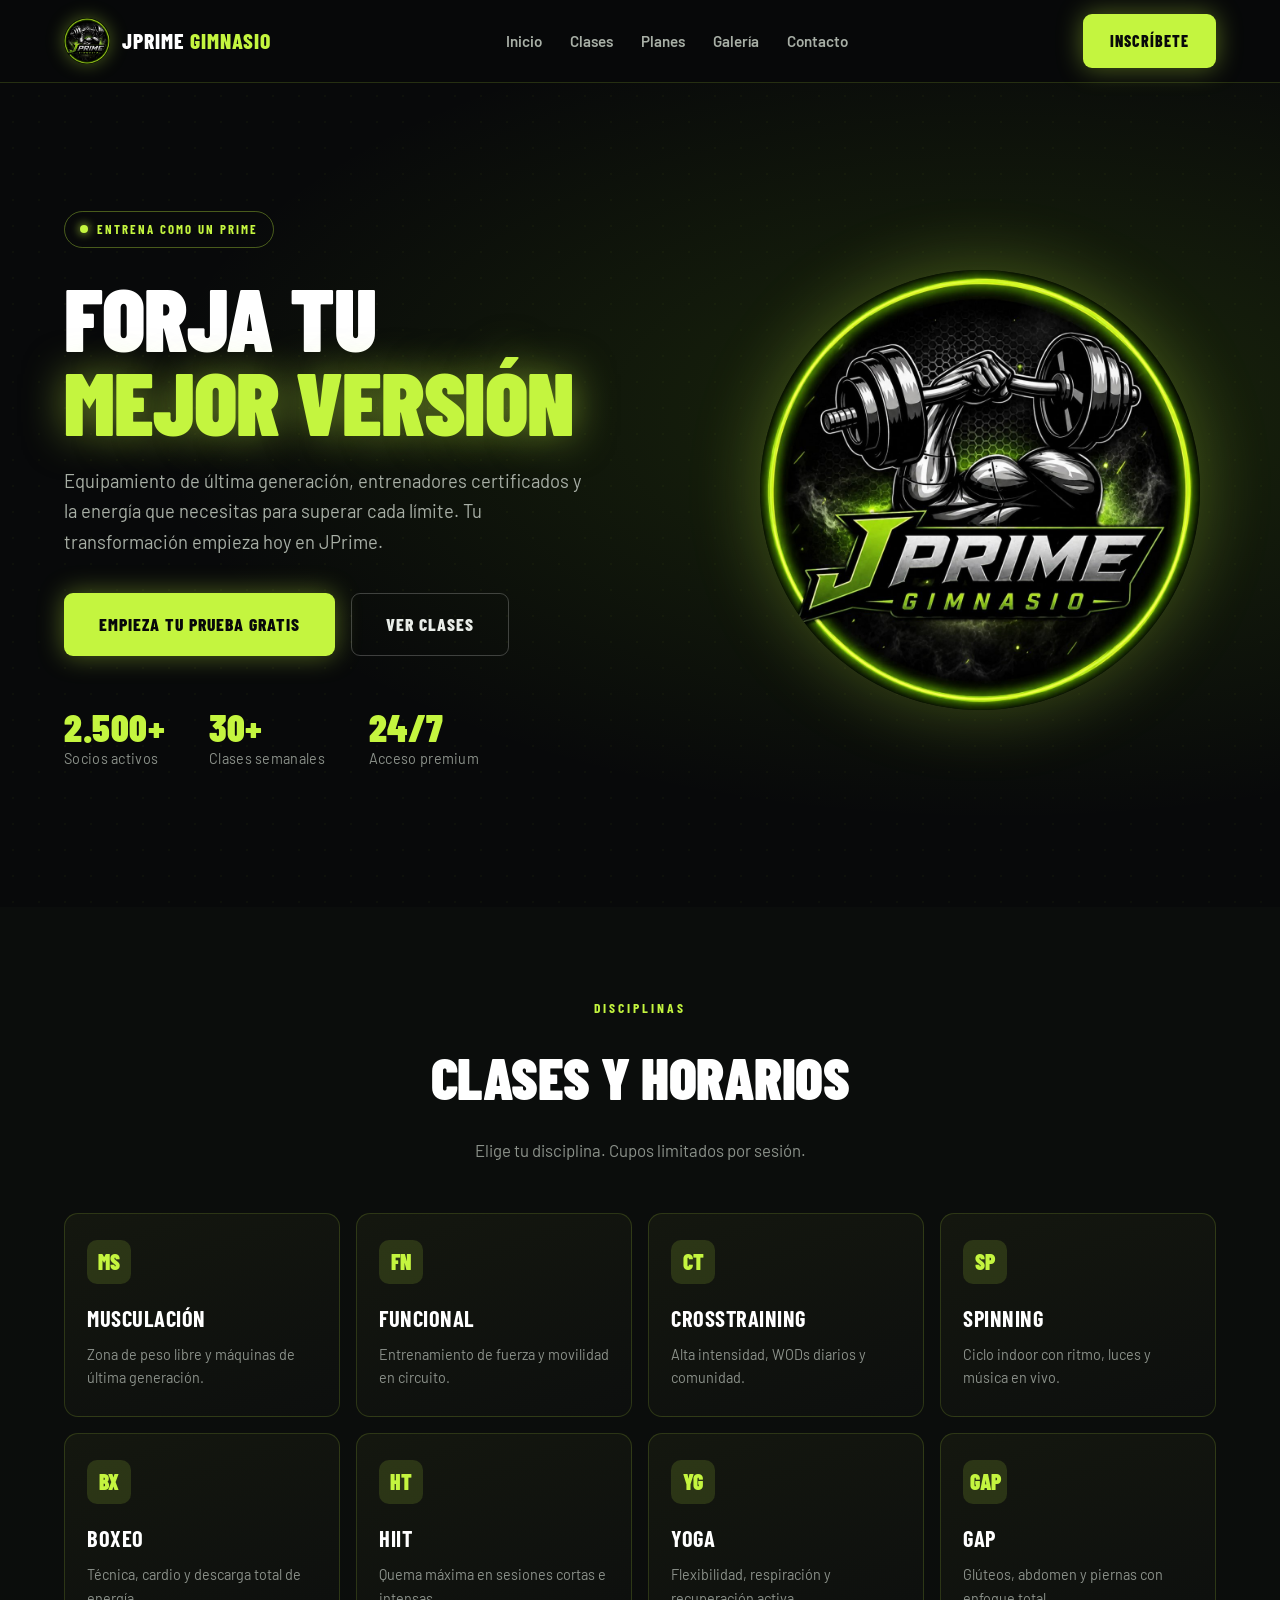
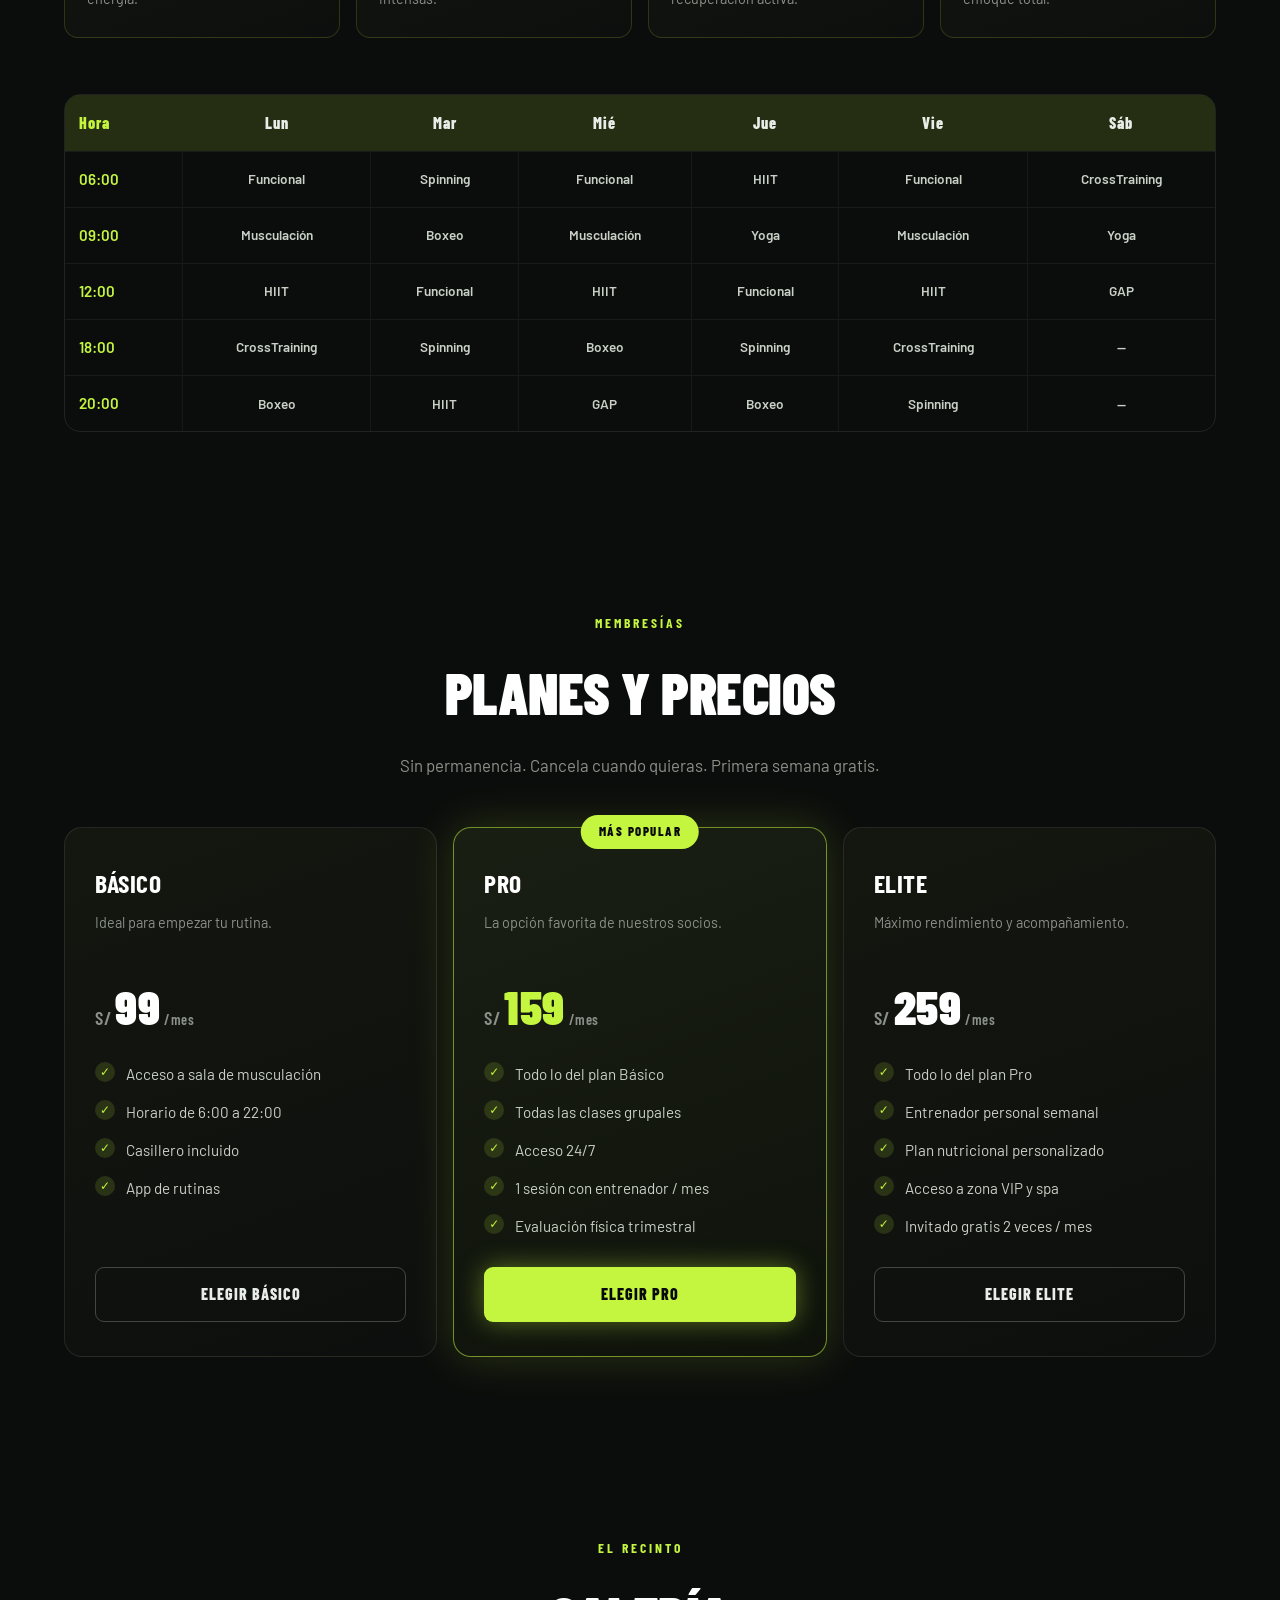
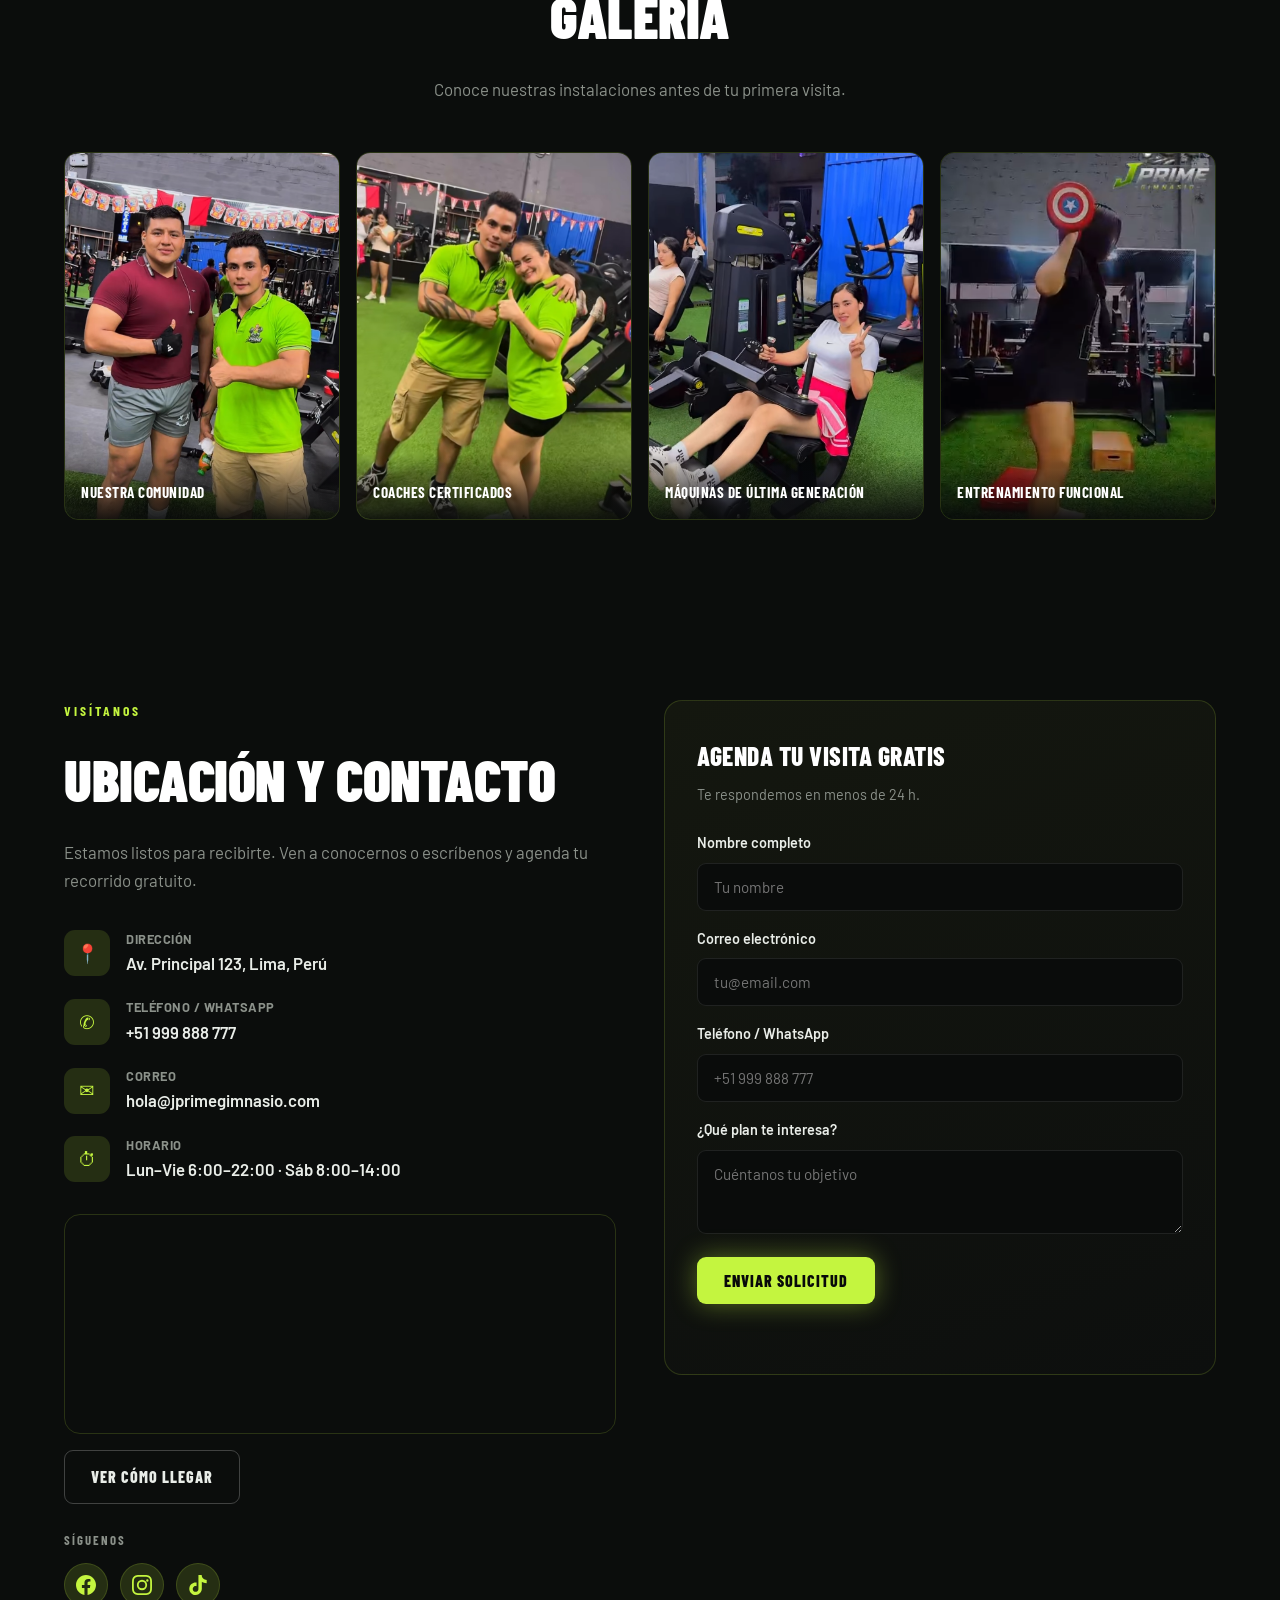
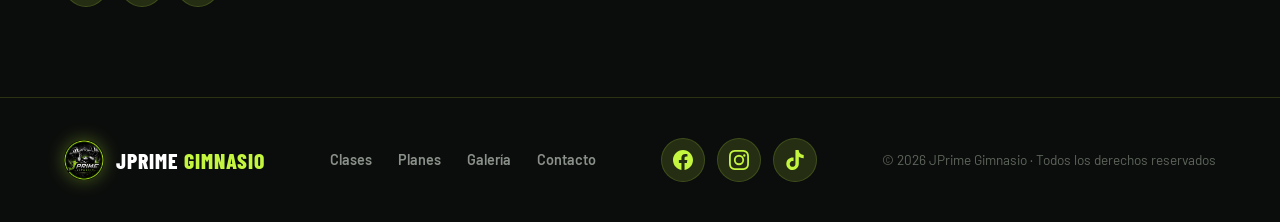
==== index.html @ 1e19d5e9 "Agregar fotos reales, redes sociales funcionales y mapa de ubicación - Galería con 4 fotos reales de" ====
<!DOCTYPE html>
<html lang="es">
<head>
  <meta charset="UTF-8" />
  <meta name="viewport" content="width=device-width, initial-scale=1.0" />
  <meta name="description" content="JPrime Gimnasio - Entrena como un Prime. Musculación, funcional, crosstraining y clases grupales con coaches certificados en Lima, Perú." />
  <title>JPrime Gimnasio | Forja tu mejor versión</title>
  <link rel="icon" type="image/png" href="assets/logo.png" />
  <link rel="preconnect" href="https://fonts.googleapis.com" />
  <link rel="preconnect" href="https://fonts.gstatic.com" crossorigin />
  <link href="https://fonts.googleapis.com/css2?family=Barlow:wght@400;500;600;700&family=Barlow+Condensed:wght@600;700;800;900&display=swap" rel="stylesheet" />
  <link rel="stylesheet" href="css/styles.css" />
  <link rel="stylesheet" href="css/animaciones.css" />
</head>
<body>
  <!-- Header -->
  <header class="header" id="header">
    <div class="container header__inner">
      <a href="#inicio" class="logo">
        <img class="logo__mark" src="assets/logo.png" alt="JPrime Gimnasio" width="46" height="46" />
        <span class="logo__text">JPRIME <span>GIMNASIO</span></span>
      </a>
      <nav class="nav" id="nav">
        <ul class="nav__list">
          <li><a href="#inicio" class="nav__link">Inicio</a></li>
          <li><a href="#clases" class="nav__link">Clases</a></li>
          <li><a href="#planes" class="nav__link">Planes</a></li>
          <li><a href="#galeria" class="nav__link">Galería</a></li>
          <li><a href="#contacto" class="nav__link">Contacto</a></li>
        </ul>
        <a href="#planes" class="btn btn--primary nav__cta">Inscríbete</a>
      </nav>
      <a href="#planes" class="btn btn--primary header__cta">Inscríbete</a>
      <button class="nav__toggle" id="navToggle" aria-label="Abrir menú">
        <span></span><span></span><span></span>
      </button>
    </div>
  </header>

  <!-- Hero -->
  <section class="hero" id="inicio">
    <div class="hero__dots"></div>
    <div class="container hero__grid">
      <div class="hero__content anim-float">
        <div class="hero__badge">
          <span class="hero__badge-dot anim-pulse"></span>
          <span>Entrena como un Prime</span>
        </div>
        <h1 class="hero__title">Forja tu<br /><span>mejor versión</span></h1>
        <p class="hero__text">Equipamiento de última generación, entrenadores certificados y la energía que necesitas para superar cada límite. Tu transformación empieza hoy en JPrime.</p>
        <div class="hero__actions">
          <a href="#planes" class="btn btn--primary btn--lg">Empieza tu prueba gratis</a>
          <a href="#clases" class="btn btn--ghost btn--lg">Ver clases</a>
        </div>
        <div class="hero__stats">
          <div class="stat"><span class="stat__num">2.500+</span><span class="stat__label">Socios activos</span></div>
          <div class="stat"><span class="stat__num">30+</span><span class="stat__label">Clases semanales</span></div>
          <div class="stat"><span class="stat__num">24/7</span><span class="stat__label">Acceso premium</span></div>
        </div>
      </div>
      <div class="hero__visual anim-float anim-float--delay">
        <div class="hero__glow anim-pulse anim-pulse--slow"></div>
        <img class="hero__emblem" src="assets/logo.png" alt="JPrime Gimnasio" />
      </div>
    </div>
  </section>

  <!-- Clases y horarios -->
  <section class="section" id="clases">
    <div class="container">
      <div class="section__head reveal">
        <p class="section__eyebrow">Disciplinas</p>
        <h2 class="section__title">Clases y horarios</h2>
        <p class="section__subtitle">Elige tu disciplina. Cupos limitados por sesión.</p>
      </div>

      <div class="grid grid--4 disciplines">
        <article class="discipline reveal" data-delay="1">
          <div class="discipline__icon">MS</div>
          <h3 class="discipline__title">Musculación</h3>
          <p class="discipline__text">Zona de peso libre y máquinas de última generación.</p>
        </article>
        <article class="discipline reveal" data-delay="2">
          <div class="discipline__icon">FN</div>
          <h3 class="discipline__title">Funcional</h3>
          <p class="discipline__text">Entrenamiento de fuerza y movilidad en circuito.</p>
        </article>
        <article class="discipline reveal" data-delay="3">
          <div class="discipline__icon">CT</div>
          <h3 class="discipline__title">CrossTraining</h3>
          <p class="discipline__text">Alta intensidad, WODs diarios y comunidad.</p>
        </article>
        <article class="discipline reveal" data-delay="4">
          <div class="discipline__icon">SP</div>
          <h3 class="discipline__title">Spinning</h3>
          <p class="discipline__text">Ciclo indoor con ritmo, luces y música en vivo.</p>
        </article>
        <article class="discipline reveal" data-delay="5">
          <div class="discipline__icon">BX</div>
          <h3 class="discipline__title">Boxeo</h3>
          <p class="discipline__text">Técnica, cardio y descarga total de energía.</p>
        </article>
        <article class="discipline reveal" data-delay="6">
          <div class="discipline__icon">HT</div>
          <h3 class="discipline__title">HIIT</h3>
          <p class="discipline__text">Quema máxima en sesiones cortas e intensas.</p>
        </article>
        <article class="discipline reveal" data-delay="7">
          <div class="discipline__icon">YG</div>
          <h3 class="discipline__title">Yoga</h3>
          <p class="discipline__text">Flexibilidad, respiración y recuperación activa.</p>
        </article>
        <article class="discipline reveal" data-delay="8">
          <div class="discipline__icon">GAP</div>
          <h3 class="discipline__title">GAP</h3>
          <p class="discipline__text">Glúteos, abdomen y piernas con enfoque total.</p>
        </article>
      </div>

      <div class="table-wrap reveal">
        <table class="schedule">
          <thead>
            <tr><th>Hora</th><th>Lun</th><th>Mar</th><th>Mié</th><th>Jue</th><th>Vie</th><th>Sáb</th></tr>
          </thead>
          <tbody>
            <tr><td>06:00</td><td>Funcional</td><td>Spinning</td><td>Funcional</td><td>HIIT</td><td>Funcional</td><td>CrossTraining</td></tr>
            <tr><td>09:00</td><td>Musculación</td><td>Boxeo</td><td>Musculación</td><td>Yoga</td><td>Musculación</td><td>Yoga</td></tr>
            <tr><td>12:00</td><td>HIIT</td><td>Funcional</td><td>HIIT</td><td>Funcional</td><td>HIIT</td><td>GAP</td></tr>
            <tr><td>18:00</td><td>CrossTraining</td><td>Spinning</td><td>Boxeo</td><td>Spinning</td><td>CrossTraining</td><td>—</td></tr>
            <tr><td>20:00</td><td>Boxeo</td><td>HIIT</td><td>GAP</td><td>Boxeo</td><td>Spinning</td><td>—</td></tr>
          </tbody>
        </table>
      </div>
    </div>
  </section>

  <!-- Planes -->
  <section class="section section--dark" id="planes">
    <div class="container">
      <div class="section__head reveal">
        <p class="section__eyebrow">Membresías</p>
        <h2 class="section__title">Planes y precios</h2>
        <p class="section__subtitle">Sin permanencia. Cancela cuando quieras. Primera semana gratis.</p>
      </div>
      <div class="grid grid--3 plans">
        <article class="plan reveal" data-delay="1">
          <h3 class="plan__name">Básico</h3>
          <p class="plan__desc">Ideal para empezar tu rutina.</p>
          <p class="plan__price"><span>S/</span>99<small>/mes</small></p>
          <ul class="plan__features">
            <li>Acceso a sala de musculación</li>
            <li>Horario de 6:00 a 22:00</li>
            <li>Casillero incluido</li>
            <li>App de rutinas</li>
          </ul>
          <a href="#contacto" class="btn btn--ghost plan__btn">Elegir básico</a>
        </article>
        <article class="plan plan--featured reveal" data-delay="2">
          <span class="plan__badge">Más popular</span>
          <h3 class="plan__name">Pro</h3>
          <p class="plan__desc">La opción favorita de nuestros socios.</p>
          <p class="plan__price"><span>S/</span>159<small>/mes</small></p>
          <ul class="plan__features">
            <li>Todo lo del plan Básico</li>
            <li>Todas las clases grupales</li>
            <li>Acceso 24/7</li>
            <li>1 sesión con entrenador / mes</li>
            <li>Evaluación física trimestral</li>
          </ul>
          <a href="#contacto" class="btn btn--primary plan__btn">Elegir pro</a>
        </article>
        <article class="plan reveal" data-delay="3">
          <h3 class="plan__name">Elite</h3>
          <p class="plan__desc">Máximo rendimiento y acompañamiento.</p>
          <p class="plan__price"><span>S/</span>259<small>/mes</small></p>
          <ul class="plan__features">
            <li>Todo lo del plan Pro</li>
            <li>Entrenador personal semanal</li>
            <li>Plan nutricional personalizado</li>
            <li>Acceso a zona VIP y spa</li>
            <li>Invitado gratis 2 veces / mes</li>
          </ul>
          <a href="#contacto" class="btn btn--ghost plan__btn">Elegir elite</a>
        </article>
      </div>
    </div>
  </section>

  <!-- Galería -->
  <section class="section" id="galeria">
    <div class="container">
      <div class="section__head reveal">
        <p class="section__eyebrow">El recinto</p>
        <h2 class="section__title">Galería</h2>
        <p class="section__subtitle">Conoce nuestras instalaciones antes de tu primera visita.</p>
      </div>
      <div class="gallery reveal">
        <figure class="gallery__item">
          <img src="assets/gym-1.png" alt="Socios entrenando en JPrime Gimnasio" loading="lazy" />
          <figcaption>Nuestra comunidad</figcaption>
        </figure>
        <figure class="gallery__item">
          <img src="assets/gym-2.png" alt="Equipo de entrenadores de JPrime Gimnasio" loading="lazy" />
          <figcaption>Coaches certificados</figcaption>
        </figure>
        <figure class="gallery__item">
          <img src="assets/gym-3.png" alt="Zona de máquinas de JPrime Gimnasio" loading="lazy" />
          <figcaption>Máquinas de última generación</figcaption>
        </figure>
        <figure class="gallery__item">
          <img src="assets/gym-4.png" alt="Entrenamiento funcional en JPrime Gimnasio" loading="lazy" />
          <figcaption>Entrenamiento funcional</figcaption>
        </figure>
      </div>
    </div>
  </section>

  <!-- Contacto -->
  <section class="section section--dark" id="contacto">
    <div class="container contact">
      <div class="contact__info reveal">
        <p class="section__eyebrow">Visítanos</p>
        <h2 class="section__title">Ubicación y contacto</h2>
        <p class="section__subtitle">Estamos listos para recibirte. Ven a conocernos o escríbenos y agenda tu recorrido gratuito.</p>
        <ul class="contact__list">
          <li>
            <span class="contact__icon">📍</span>
            <span><strong>Dirección</strong>Av. Principal 123, Lima, Perú</span>
          </li>
          <li>
            <span class="contact__icon">✆</span>
            <span><strong>Teléfono / WhatsApp</strong>+51 999 888 777</span>
          </li>
          <li>
            <span class="contact__icon">✉</span>
            <span><strong>Correo</strong>hola@jprimegimnasio.com</span>
          </li>
          <li>
            <span class="contact__icon">⏱</span>
            <span><strong>Horario</strong>Lun–Vie 6:00–22:00 · Sáb 8:00–14:00</span>
          </li>
        </ul>
        <div class="contact__map">
          <iframe
            title="Ubicación de JPrime Gimnasio en el mapa"
            src="https://maps.google.com/maps?q=Hospital%20El%20Buen%20Samaritano%20EsSalud%20Chachapoyas&z=17&output=embed"
            loading="lazy"
            referrerpolicy="no-referrer-when-downgrade"
            allowfullscreen></iframe>
        </div>
        <a class="btn btn--ghost contact__map-btn" href="https://maps.google.com/maps?q=Hospital%20El%20Buen%20Samaritano%20EsSalud%20Chachapoyas" target="_blank" rel="noopener">Ver cómo llegar</a>
        <div class="contact__social">
          <span class="contact__social-label">Síguenos</span>
          <div class="social">
            <a class="social__btn social__btn--fb" href="https://www.facebook.com/people/J-PRIME-Gimnasio/61560713537574/" target="_blank" rel="noopener" aria-label="Facebook de JPrime Gimnasio">
              <svg viewBox="0 0 24 24" aria-hidden="true"><path d="M24 12.07C24 5.4 18.63 0 12 0S0 5.4 0 12.07c0 6.02 4.39 11.01 10.13 11.93v-8.44H7.08v-3.49h3.05V9.41c0-3.02 1.79-4.7 4.53-4.7 1.31 0 2.68.24 2.68.24v2.97h-1.51c-1.49 0-1.96.93-1.96 1.89v2.26h3.33l-.53 3.49h-2.8V24C19.61 23.08 24 18.09 24 12.07z"/></svg>
            </a>
            <a class="social__btn social__btn--ig" href="https://www.instagram.com/jprime.gimnasio/" target="_blank" rel="noopener" aria-label="Instagram de JPrime Gimnasio">
              <svg viewBox="0 0 24 24" aria-hidden="true"><path d="M12 2.16c3.2 0 3.58.01 4.85.07 1.17.05 1.8.25 2.23.41.56.22.96.48 1.38.9.42.42.68.82.9 1.38.16.42.36 1.06.41 2.23.06 1.27.07 1.65.07 4.85s-.01 3.58-.07 4.85c-.05 1.17-.25 1.8-.41 2.23-.22.56-.48.96-.9 1.38-.42.42-.82.68-1.38.9-.42.16-1.06.36-2.23.41-1.27.06-1.65.07-4.85.07s-3.58-.01-4.85-.07c-1.17-.05-1.8-.25-2.23-.41a3.7 3.7 0 0 1-1.38-.9 3.7 3.7 0 0 1-.9-1.38c-.16-.42-.36-1.06-.41-2.23-.06-1.27-.07-1.65-.07-4.85s.01-3.58.07-4.85c.05-1.17.25-1.8.41-2.23.22-.56.48-.96.9-1.38.42-.42.82-.68 1.38-.9.42-.16 1.06-.36 2.23-.41C8.42 2.17 8.8 2.16 12 2.16zM12 0C8.74 0 8.33.01 7.05.07 5.78.13 4.9.33 4.14.63c-.79.31-1.46.72-2.12 1.38C1.35 2.67.94 3.34.63 4.14.33 4.9.13 5.78.07 7.05.01 8.33 0 8.74 0 12s.01 3.67.07 4.95c.06 1.27.26 2.15.56 2.91.31.8.72 1.47 1.38 2.13.66.66 1.33 1.07 2.12 1.38.76.3 1.64.5 2.91.56C8.33 23.99 8.74 24 12 24s3.67-.01 4.95-.07c1.27-.06 2.15-.26 2.91-.56.8-.31 1.47-.72 2.13-1.38.66-.66 1.07-1.33 1.38-2.13.3-.76.5-1.64.56-2.91.06-1.28.07-1.69.07-4.95s-.01-3.67-.07-4.95c-.06-1.27-.26-2.15-.56-2.91a5.9 5.9 0 0 0-1.38-2.12A5.9 5.9 0 0 0 19.86.63c-.76-.3-1.64-.5-2.91-.56C15.67.01 15.26 0 12 0zm0 5.84a6.16 6.16 0 1 0 0 12.32 6.16 6.16 0 0 0 0-12.32zM12 16a4 4 0 1 1 0-8 4 4 0 0 1 0 8zm6.41-10.85a1.44 1.44 0 1 0 0 2.88 1.44 1.44 0 0 0 0-2.88z"/></svg>
            </a>
            <a class="social__btn social__btn--tt" href="https://www.tiktok.com/@jprimegimnasio" target="_blank" rel="noopener" aria-label="TikTok de JPrime Gimnasio">
              <svg viewBox="0 0 24 24" aria-hidden="true"><path d="M12.53.02C13.84 0 15.14.01 16.44 0c.08 1.53.63 3.09 1.75 4.17 1.12 1.11 2.7 1.62 4.24 1.79v4.03c-1.44-.05-2.89-.35-4.2-.97-.57-.26-1.1-.59-1.62-.93-.01 2.92.01 5.84-.02 8.75-.08 1.4-.54 2.79-1.35 3.94-1.31 1.92-3.58 3.17-5.91 3.21-1.43.08-2.86-.31-4.08-1.03-2.02-1.19-3.44-3.37-3.65-5.71-.02-.5-.03-1-.01-1.49.18-1.9 1.12-3.72 2.58-4.96 1.66-1.44 3.98-2.13 6.15-1.72.02 1.48-.04 2.96-.04 4.44-.99-.32-2.15-.23-3.02.37-.63.41-1.11 1.04-1.36 1.75-.21.51-.15 1.07-.14 1.61.24 1.64 1.82 3.02 3.5 2.87 1.12-.01 2.19-.66 2.77-1.61.19-.33.4-.67.41-1.06.1-1.79.06-3.57.07-5.36.01-4.03-.01-8.05.02-12.07z"/></svg>
            </a>
          </div>
        </div>
      </div>
      <form class="contact__form reveal" id="contactForm" novalidate>
        <h3 class="contact__form-title">Agenda tu visita gratis</h3>
        <p class="contact__form-sub">Te respondemos en menos de 24 h.</p>
        <div class="field">
          <label for="name">Nombre completo</label>
          <input type="text" id="name" name="name" placeholder="Tu nombre" required />
        </div>
        <div class="field">
          <label for="email">Correo electrónico</label>
          <input type="email" id="email" name="email" placeholder="tu@email.com" required />
        </div>
        <div class="field">
          <label for="phone">Teléfono / WhatsApp</label>
          <input type="tel" id="phone" name="phone" placeholder="+51 999 888 777" />
        </div>
        <div class="field">
          <label for="message">¿Qué plan te interesa?</label>
          <textarea id="message" name="message" rows="3" placeholder="Cuéntanos tu objetivo"></textarea>
        </div>
        <button type="submit" class="btn btn--primary">Enviar solicitud</button>
        <p class="form__status" id="formStatus" role="status"></p>
      </form>
    </div>
  </section>

  <!-- Footer -->
  <footer class="footer">
    <div class="container footer__inner">
      <a href="#inicio" class="logo logo--sm">
        <img class="logo__mark" src="assets/logo.png" alt="JPrime Gimnasio" width="40" height="40" />
        <span class="logo__text">JPRIME <span>GIMNASIO</span></span>
      </a>
      <div class="footer__links">
        <a href="#clases">Clases</a>
        <a href="#planes">Planes</a>
        <a href="#galeria">Galería</a>
        <a href="#contacto">Contacto</a>
      </div>
      <div class="social">
        <a class="social__btn social__btn--fb" href="https://www.facebook.com/people/J-PRIME-Gimnasio/61560713537574/" target="_blank" rel="noopener" aria-label="Facebook de JPrime Gimnasio">
          <svg viewBox="0 0 24 24" aria-hidden="true"><path d="M24 12.07C24 5.4 18.63 0 12 0S0 5.4 0 12.07c0 6.02 4.39 11.01 10.13 11.93v-8.44H7.08v-3.49h3.05V9.41c0-3.02 1.79-4.7 4.53-4.7 1.31 0 2.68.24 2.68.24v2.97h-1.51c-1.49 0-1.96.93-1.96 1.89v2.26h3.33l-.53 3.49h-2.8V24C19.61 23.08 24 18.09 24 12.07z"/></svg>
        </a>
        <a class="social__btn social__btn--ig" href="https://www.instagram.com/jprime.gimnasio/" target="_blank" rel="noopener" aria-label="Instagram de JPrime Gimnasio">
          <svg viewBox="0 0 24 24" aria-hidden="true"><path d="M12 2.16c3.2 0 3.58.01 4.85.07 1.17.05 1.8.25 2.23.41.56.22.96.48 1.38.9.42.42.68.82.9 1.38.16.42.36 1.06.41 2.23.06 1.27.07 1.65.07 4.85s-.01 3.58-.07 4.85c-.05 1.17-.25 1.8-.41 2.23-.22.56-.48.96-.9 1.38-.42.42-.82.68-1.38.9-.42.16-1.06.36-2.23.41-1.27.06-1.65.07-4.85.07s-3.58-.01-4.85-.07c-1.17-.05-1.8-.25-2.23-.41a3.7 3.7 0 0 1-1.38-.9 3.7 3.7 0 0 1-.9-1.38c-.16-.42-.36-1.06-.41-2.23-.06-1.27-.07-1.65-.07-4.85s.01-3.58.07-4.85c.05-1.17.25-1.8.41-2.23.22-.56.48-.96.9-1.38.42-.42.82-.68 1.38-.9.42-.16 1.06-.36 2.23-.41C8.42 2.17 8.8 2.16 12 2.16zM12 0C8.74 0 8.33.01 7.05.07 5.78.13 4.9.33 4.14.63c-.79.31-1.46.72-2.12 1.38C1.35 2.67.94 3.34.63 4.14.33 4.9.13 5.78.07 7.05.01 8.33 0 8.74 0 12s.01 3.67.07 4.95c.06 1.27.26 2.15.56 2.91.31.8.72 1.47 1.38 2.13.66.66 1.33 1.07 2.12 1.38.76.3 1.64.5 2.91.56C8.33 23.99 8.74 24 12 24s3.67-.01 4.95-.07c1.27-.06 2.15-.26 2.91-.56.8-.31 1.47-.72 2.13-1.38.66-.66 1.07-1.33 1.38-2.13.3-.76.5-1.64.56-2.91.06-1.28.07-1.69.07-4.95s-.01-3.67-.07-4.95c-.06-1.27-.26-2.15-.56-2.91a5.9 5.9 0 0 0-1.38-2.12A5.9 5.9 0 0 0 19.86.63c-.76-.3-1.64-.5-2.91-.56C15.67.01 15.26 0 12 0zm0 5.84a6.16 6.16 0 1 0 0 12.32 6.16 6.16 0 0 0 0-12.32zM12 16a4 4 0 1 1 0-8 4 4 0 0 1 0 8zm6.41-10.85a1.44 1.44 0 1 0 0 2.88 1.44 1.44 0 0 0 0-2.88z"/></svg>
        </a>
        <a class="social__btn social__btn--tt" href="https://www.tiktok.com/@jprimegimnasio" target="_blank" rel="noopener" aria-label="TikTok de JPrime Gimnasio">
          <svg viewBox="0 0 24 24" aria-hidden="true"><path d="M12.53.02C13.84 0 15.14.01 16.44 0c.08 1.53.63 3.09 1.75 4.17 1.12 1.11 2.7 1.62 4.24 1.79v4.03c-1.44-.05-2.89-.35-4.2-.97-.57-.26-1.1-.59-1.62-.93-.01 2.92.01 5.84-.02 8.75-.08 1.4-.54 2.79-1.35 3.94-1.31 1.92-3.58 3.17-5.91 3.21-1.43.08-2.86-.31-4.08-1.03-2.02-1.19-3.44-3.37-3.65-5.71-.02-.5-.03-1-.01-1.49.18-1.9 1.12-3.72 2.58-4.96 1.66-1.44 3.98-2.13 6.15-1.72.02 1.48-.04 2.96-.04 4.44-.99-.32-2.15-.23-3.02.37-.63.41-1.11 1.04-1.36 1.75-.21.51-.15 1.07-.14 1.61.24 1.64 1.82 3.02 3.5 2.87 1.12-.01 2.19-.66 2.77-1.61.19-.33.4-.67.41-1.06.1-1.79.06-3.57.07-5.36.01-4.03-.01-8.05.02-12.07z"/></svg>
        </a>
      </div>
      <p class="footer__text">© <span id="year"></span> JPrime Gimnasio · Todos los derechos reservados</p>
    </div>
  </footer>

  <script src="js/main.js"></script>
  <script src="js/animaciones.js"></script>
</body>
</html>
---- css/styles.css ----
/* ===== JPrime Gimnasio - Estilos ===== */
:root {
  --bg: #08090a;
  --bg-alt: #0b0d0c;
  --card-1: #14170f;
  --card-2: #0d0f0e;
  --card-featured-1: #1a1f14;
  --card-featured-2: #0e120b;
  --text: #e9ede8;
  --muted: #a8afa6;
  --muted-2: #8b918a;
  --accent: #c4f53f;
  --accent-soft: rgba(196, 245, 63, 0.14);
  --border: rgba(255, 255, 255, 0.09);
  --border-accent: rgba(196, 245, 63, 0.16);
  --radius: 16px;
  --maxw: 1200px;
  --shadow-accent: 0 0 45px rgba(196, 245, 63, 0.18);
}

* { margin: 0; padding: 0; box-sizing: border-box; }
html { scroll-behavior: smooth; }
body {
  font-family: 'Barlow', system-ui, sans-serif;
  background: var(--bg);
  color: var(--text);
  line-height: 1.65;
  -webkit-font-smoothing: antialiased;
}
img { max-width: 100%; display: block; }
a { color: inherit; text-decoration: none; }
ul { list-style: none; }

.container { width: 90%; max-width: var(--maxw); margin: 0 auto; }

h1, h2, h3, .logo__text, .stat__num, .plan__name, .plan__price, .discipline__title {
  font-family: 'Barlow Condensed', sans-serif;
  letter-spacing: 0.5px;
  text-transform: uppercase;
}

/* ===== Botones ===== */
.btn {
  display: inline-flex; align-items: center; justify-content: center;
  padding: 13px 26px; border-radius: 9px; font-weight: 800;
  font-family: 'Barlow Condensed', sans-serif; font-size: 1rem; letter-spacing: 1px;
  text-transform: uppercase; cursor: pointer;
  border: 1px solid transparent;
}
.btn--lg { padding: 16px 34px; font-size: 1.1rem; }
.btn--primary { background: var(--accent); color: var(--bg); box-shadow: 0 0 26px rgba(196, 245, 63, 0.4); }
.btn--ghost { border-color: rgba(255, 255, 255, 0.22); color: var(--text); background: transparent; }

/* ===== Header ===== */
.header {
  position: sticky; top: 0; left: 0; width: 100%; z-index: 100;
  display: flex; align-items: center;
  padding: 14px 0;
  background: rgba(8, 9, 10, 0.82); backdrop-filter: blur(12px);
  border-bottom: 1px solid var(--border-accent);
}
.header__inner { display: flex; align-items: center; justify-content: space-between; gap: 20px; }
.logo { display: flex; align-items: center; gap: 12px; }
.logo__mark { width: 46px; height: 46px; border-radius: 50%; box-shadow: 0 0 18px rgba(196, 245, 63, 0.35); }
.logo--sm .logo__mark { width: 40px; height: 40px; }
.logo__text { font-size: 1.35rem; font-weight: 800; color: #fff; letter-spacing: 1px; }
.logo__text span { color: var(--accent); }
.nav { display: flex; align-items: center; gap: 30px; }
.nav__list { display: flex; gap: 28px; }
.nav__link { color: var(--muted); font-weight: 600; font-size: 0.95rem; position: relative; transition: color .2s; }
.nav__link::after { content: ''; position: absolute; left: 0; bottom: -6px; width: 0; height: 2px; background: var(--accent); transition: width .25s; }
.nav__link:hover { color: var(--text); }
.nav__link:hover::after { width: 100%; }
.nav__cta { display: none; }
.nav__toggle { display: none; flex-direction: column; gap: 5px; background: none; border: 0; cursor: pointer; }
.nav__toggle span { width: 26px; height: 3px; background: var(--text); border-radius: 2px; transition: .3s; }

/* ===== Hero ===== */
.hero {
  position: relative; min-height: calc(100vh - 76px); display: flex; align-items: center;
  padding: 60px 0 70px;
  background: radial-gradient(120% 90% at 78% 40%, rgba(120, 190, 20, 0.16) 0%, transparent 55%), var(--bg);
  overflow: hidden;
}
.hero__dots {
  position: absolute; inset: 0; pointer-events: none; opacity: .6;
  background-image: radial-gradient(rgba(196, 245, 63, 0.05) 1px, transparent 1px);
  background-size: 26px 26px;
}
.hero__grid { position: relative; z-index: 2; display: grid; grid-template-columns: 1.15fr 0.85fr; align-items: center; gap: 40px; }
.hero__content { max-width: 640px; }
.hero__badge {
  display: inline-flex; align-items: center; gap: 9px; padding: 7px 15px;
  border: 1px solid rgba(196, 245, 63, 0.35); border-radius: 100px; margin-bottom: 26px;
}
.hero__badge span:last-child {
  font-family: 'Barlow Condensed', sans-serif; font-weight: 700; letter-spacing: 2px;
  font-size: 0.8rem; color: var(--accent); text-transform: uppercase;
}
.hero__badge-dot { width: 8px; height: 8px; border-radius: 50%; background: var(--accent); box-shadow: 0 0 10px var(--accent); }
.hero__title { font-size: clamp(2.8rem, 7vw, 5.75rem); font-weight: 900; line-height: .94; letter-spacing: -1px; color: #fff; }
.hero__title span { color: var(--accent); text-shadow: 0 0 40px rgba(196, 245, 63, 0.5); }
.hero__text { margin-top: 24px; color: var(--muted); font-size: 1.15rem; max-width: 520px; }
.hero__actions { display: flex; gap: 16px; flex-wrap: wrap; margin-top: 36px; }
.hero__stats { display: flex; gap: 44px; flex-wrap: wrap; margin-top: 52px; }
.stat { display: flex; flex-direction: column; }
.stat__num { font-size: 2.4rem; font-weight: 900; color: var(--accent); line-height: 1; }
.stat__label { color: var(--muted-2); font-size: .9rem; letter-spacing: .3px; }
.hero__visual { position: relative; display: flex; justify-content: center; }
.hero__glow {
  position: absolute; width: 420px; height: 420px; border-radius: 50%;
  background: radial-gradient(circle, rgba(196, 245, 63, 0.28), transparent 68%); filter: blur(20px);
}
.hero__emblem { position: relative; width: min(440px, 42vw); height: auto; border-radius: 50%; box-shadow: 0 0 70px rgba(196, 245, 63, 0.28); }

/* ===== Secciones ===== */
.section { padding: 90px 0; }
.section--dark { background: var(--bg-alt); }
#clases, #galeria { background: var(--bg-alt); }
.section__head { text-align: center; max-width: 640px; margin: 0 auto 48px; }
.section__eyebrow { color: var(--accent); font-family: 'Barlow Condensed', sans-serif; font-weight: 700; letter-spacing: 3px; text-transform: uppercase; font-size: .85rem; margin-bottom: 10px; }
.section__title { font-size: clamp(2rem, 5vw, 3.6rem); font-weight: 900; letter-spacing: -0.5px; color: #fff; margin-bottom: 12px; }
.section__subtitle { color: var(--muted-2); font-size: 1.05rem; }

.grid { display: grid; gap: 16px; }
.grid--3 { grid-template-columns: repeat(3, 1fr); }
.grid--4 { grid-template-columns: repeat(4, 1fr); }

/* ===== Disciplinas ===== */
.disciplines { margin-bottom: 56px; }
.discipline {
  padding: 26px 22px; border-radius: 14px;
  background: linear-gradient(160deg, var(--card-1), var(--card-2));
  border: 1px solid var(--border-accent);
}
.discipline__icon {
  width: 44px; height: 44px; border-radius: 10px; background: var(--accent-soft);
  display: flex; align-items: center; justify-content: center;
  font-family: 'Barlow Condensed', sans-serif; font-weight: 900; font-size: 1.35rem; color: var(--accent);
}
.discipline__title { font-size: 1.4rem; color: #fff; margin-top: 16px; }
.discipline__text { color: var(--muted-2); font-size: .9rem; margin-top: 6px; }

/* ===== Horarios ===== */
.table-wrap { border-radius: var(--radius); border: 1px solid var(--border); overflow-x: auto; }
.schedule { width: 100%; border-collapse: collapse; min-width: 720px; }
.schedule th, .schedule td { padding: 15px 14px; text-align: center; }
.schedule thead th { background: var(--accent-soft); font-family: 'Barlow Condensed', sans-serif; font-weight: 800; letter-spacing: 1px; color: var(--text); }
.schedule thead th:first-child { color: var(--accent); text-align: left; }
.schedule tbody tr { border-top: 1px solid rgba(255, 255, 255, .06); }
.schedule tbody td { color: #c9d0c6; font-size: .85rem; font-weight: 600; border-left: 1px solid rgba(255, 255, 255, .05); }
.schedule tbody td:first-child { color: var(--accent); font-size: .95rem; text-align: left; border-left: none; }

/* ===== Planes ===== */
.plans { align-items: stretch; }
.plan {
  display: flex; flex-direction: column; position: relative;
  padding: 34px 30px; border-radius: 18px;
  background: linear-gradient(160deg, var(--card-1), var(--card-2));
  border: 1px solid var(--border);
}
.plan--featured { border-color: rgba(196, 245, 63, .55); box-shadow: var(--shadow-accent); background: linear-gradient(160deg, var(--card-featured-1), var(--card-featured-2)); }
.plan__badge {
  position: absolute; top: -13px; left: 50%; transform: translateX(-50%);
  background: var(--accent); color: var(--bg); font-family: 'Barlow Condensed', sans-serif; font-weight: 800; font-size: .8rem;
  padding: 6px 18px; border-radius: 100px; text-transform: uppercase; letter-spacing: 1.5px;
}
.plan__name { font-size: 1.6rem; color: #fff; }
.plan__desc { color: var(--muted-2); font-size: .9rem; margin-top: 6px; min-height: 38px; }
.plan__price { display: flex; align-items: baseline; gap: 4px; font-size: 3rem; font-weight: 900; color: #fff; margin: 18px 0 8px; }
.plan--featured .plan__price { color: var(--accent); }
.plan__price span { font-size: 1.2rem; color: var(--muted-2); font-weight: 600; text-transform: none; order: -1; }
.plan__price small { font-size: .9rem; color: var(--muted-2); font-weight: 600; text-transform: none; }
.plan__features { display: flex; flex-direction: column; gap: 13px; margin: 8px 0 28px; }
.plan__features li { display: flex; align-items: center; gap: 11px; color: #c9d0c6; font-size: .95rem; padding-left: 31px; position: relative; }
.plan__features li::before {
  content: '✓'; position: absolute; left: 0; top: 0; width: 20px; height: 20px; border-radius: 50%;
  background: var(--accent-soft); color: var(--accent); font-size: .75rem; font-weight: 800;
  display: flex; align-items: center; justify-content: center;
}
.plan__btn { margin-top: auto; width: 100%; }

/* ===== Galería ===== */
.gallery { display: grid; grid-template-columns: repeat(4, 1fr); gap: 16px; }
.gallery__item {
  position: relative; margin: 0; border-radius: 14px; overflow: hidden;
  border: 1px solid var(--border-accent); aspect-ratio: 3 / 4;
}
.gallery__item img { width: 100%; height: 100%; object-fit: cover; }
.gallery__item figcaption {
  position: absolute; left: 0; right: 0; bottom: 0;
  padding: 26px 16px 14px; font-family: 'Barlow Condensed', sans-serif;
  font-weight: 700; font-size: .95rem; letter-spacing: .5px; color: #fff; text-transform: uppercase;
  background: linear-gradient(to top, rgba(8, 9, 10, 0.9), transparent);
}

/* ===== Contacto ===== */
.contact { display: grid; grid-template-columns: 1fr 1fr; gap: 48px; align-items: start; }
.contact__list { margin-top: 34px; display: flex; flex-direction: column; gap: 20px; }
.contact__list li { display: flex; align-items: center; gap: 16px; }
.contact__list li span:last-child { display: flex; flex-direction: column; font-size: 1.05rem; color: var(--text); font-weight: 600; }
.contact__list li strong { font-size: .8rem; color: var(--muted-2); letter-spacing: .5px; text-transform: uppercase; font-weight: 700; }
.contact__icon {
  flex: 0 0 auto; width: 46px; height: 46px; border-radius: 11px; background: var(--accent-soft);
  display: flex; align-items: center; justify-content: center; font-size: 1.15rem; color: var(--accent);
}
.contact__map {
  margin-top: 30px; height: 220px; border-radius: var(--radius); overflow: hidden;
  border: 1px solid var(--border-accent);
}
.contact__map iframe { width: 100%; height: 100%; border: 0; display: block; filter: grayscale(0.2) contrast(1.05); }
.contact__map-btn { margin-top: 16px; }

/* ===== Redes sociales ===== */
.social { display: flex; gap: 12px; }
.social__btn {
  width: 44px; height: 44px; border-radius: 50%;
  display: flex; align-items: center; justify-content: center;
  background: var(--accent-soft); border: 1px solid var(--border-accent);
  transition: transform .2s ease, box-shadow .2s ease, background .2s ease;
}
.social__btn svg { width: 20px; height: 20px; fill: var(--accent); transition: fill .2s ease; }
.social__btn:hover { transform: translateY(-3px); }
.social__btn--fb:hover { background: #1877f2; box-shadow: 0 8px 20px rgba(24, 119, 242, .4); border-color: #1877f2; }
.social__btn--ig:hover { background: linear-gradient(45deg, #f09433, #e6683c, #dc2743, #cc2366, #bc1888); box-shadow: 0 8px 20px rgba(220, 39, 67, .4); border-color: transparent; }
.social__btn--tt:hover { background: #000; box-shadow: 0 8px 20px rgba(0, 0, 0, .5); border-color: #25f4ee; }
.social__btn:hover svg { fill: #fff; }
.contact__social { margin-top: 26px; }
.contact__social-label {
  display: block; margin-bottom: 12px; font-family: 'Barlow Condensed', sans-serif; font-weight: 700;
  letter-spacing: 2px; text-transform: uppercase; font-size: .8rem; color: var(--muted-2);
}
.contact__form {
  padding: 34px 32px; border-radius: 18px;
  background: linear-gradient(160deg, var(--card-1), var(--card-2));
  border: 1px solid var(--border-accent);
}
.contact__form-title { font-family: 'Barlow Condensed', sans-serif; font-weight: 800; font-size: 1.6rem; color: #fff; text-transform: uppercase; letter-spacing: .5px; }
.contact__form-sub { color: var(--muted-2); font-size: .9rem; margin-top: 6px; margin-bottom: 24px; }
.field { margin-bottom: 16px; }
.field label { display: block; margin-bottom: 8px; font-weight: 600; font-size: .9rem; }
.field input, .field select, .field textarea {
  width: 100%; padding: 14px 16px; background: #0a0c0b; border: 1px solid var(--border);
  border-radius: 9px; color: var(--text); font-family: inherit; font-size: .95rem; transition: border-color .2s;
}
.field input:focus, .field select:focus, .field textarea:focus { outline: none; border-color: var(--accent); }
.field input.invalid, .field textarea.invalid { border-color: #ff5252; }
.form__status { margin-top: 14px; font-weight: 600; min-height: 22px; font-size: .9rem; }
.form__status.ok { color: var(--accent); }
.form__status.error { color: #ff5252; }

/* ===== Footer ===== */
.footer { background: var(--bg-alt); padding: 40px 0; border-top: 1px solid var(--border-accent); }
.footer__inner { display: flex; align-items: center; justify-content: space-between; gap: 18px; flex-wrap: wrap; }
.footer__links { display: flex; gap: 26px; }
.footer__links a { color: var(--muted-2); font-size: .9rem; font-weight: 600; transition: color .2s; }
.footer__links a:hover { color: var(--accent); }
.footer__text { color: #5f665c; font-size: .85rem; }

/* ===== Responsive ===== */
@media (max-width: 980px) {
  .hero__grid { grid-template-columns: 1fr; text-align: center; }
  .hero__content { max-width: 100%; margin: 0 auto; }
  .hero__actions, .hero__stats { justify-content: center; }
  .hero__visual { order: -1; }
  .grid--4 { grid-template-columns: repeat(2, 1fr); }
  .gallery { grid-template-columns: repeat(2, 1fr); }
  .contact { grid-template-columns: 1fr; }
  .footer__inner { justify-content: center; text-align: center; }
}
@media (max-width: 760px) {
  .header__cta { display: none; }
  .nav {
    position: fixed; top: 0; right: -100%; width: 78%; max-width: 320px; height: 100vh;
    display: flex; flex-direction: column; align-items: flex-start; gap: 34px;
    background: var(--bg-alt); padding: 100px 30px; transition: right .35s; box-shadow: var(--shadow-accent);
  }
  .nav.open { right: 0; }
  .nav__list { flex-direction: column; gap: 22px; }
  .nav__cta { display: inline-flex; }
  .nav__toggle { display: flex; z-index: 110; }
  .nav__toggle.open span:nth-child(1) { transform: translateY(8px) rotate(45deg); }
  .nav__toggle.open span:nth-child(2) { opacity: 0; }
  .nav__toggle.open span:nth-child(3) { transform: translateY(-8px) rotate(-45deg); }
  .grid--3 { grid-template-columns: 1fr; }
}
@media (max-width: 560px) {
  .grid--4 { grid-template-columns: 1fr; }
  .gallery { grid-template-columns: repeat(2, 1fr); }
  .hero__stats { gap: 26px; }
  .stat__num { font-size: 2rem; }
}
---- css/animaciones.css ----
/* =====================================================
   JPrime Gimnasio - Animaciones
   Toda la lógica visual animada del sitio vive aquí:
   keyframes, entrada de elementos y micro-interacciones.
   ===================================================== */

/* ===== Keyframes ===== */
@keyframes floatUp {
  from { opacity: 0; transform: translateY(24px); }
  to { opacity: 1; transform: none; }
}
@keyframes pulseGlow {
  0%, 100% { opacity: .55; }
  50% { opacity: .9; }
}
@keyframes revealUp {
  from { opacity: 0; transform: translateY(30px); }
  to { opacity: 1; transform: none; }
}

/* ===== Entrada del hero (se ejecuta al cargar) ===== */
.anim-float { animation: floatUp .8s ease both; }
.anim-float--delay { animation-delay: .15s; animation-duration: 1s; }

.anim-pulse { animation: pulseGlow 1.8s ease infinite; }
.anim-pulse--slow { animation-duration: 3s; }

/* ===== Aparición al hacer scroll ===== */
.reveal { opacity: 0; transform: translateY(30px); transition: opacity .6s ease, transform .6s ease; }
.reveal.visible { opacity: 1; transform: none; }

/* Retraso escalonado para tarjetas dentro de una cuadrícula (aplicado vía JS) */
.reveal[data-delay="1"].visible { transition-delay: .05s; }
.reveal[data-delay="2"].visible { transition-delay: .1s; }
.reveal[data-delay="3"].visible { transition-delay: .15s; }
.reveal[data-delay="4"].visible { transition-delay: .2s; }
.reveal[data-delay="5"].visible { transition-delay: .25s; }
.reveal[data-delay="6"].visible { transition-delay: .3s; }
.reveal[data-delay="7"].visible { transition-delay: .35s; }
.reveal[data-delay="8"].visible { transition-delay: .4s; }

/* ===== Micro-interacciones (hover) ===== */
.btn { transition: transform .2s ease, box-shadow .2s ease, border-color .2s ease, color .2s ease; }
.btn--primary:hover { transform: translateY(-3px); box-shadow: 0 14px 30px rgba(196, 245, 63, 0.4); }
.btn--ghost:hover { transform: translateY(-3px); border-color: var(--accent); color: var(--accent); }

.discipline { transition: transform .25s ease, border-color .25s ease; }
.discipline:hover { transform: translateY(-6px); border-color: var(--accent); }

.plan { transition: transform .25s ease, border-color .25s ease; }
.plan:hover { transform: translateY(-6px); }

.gallery__item { transition: transform .3s ease, border-color .3s ease; }
.gallery__item:hover { transform: translateY(-4px); border-color: var(--accent); }

.schedule tbody tr { transition: background .2s ease; }
.schedule tbody tr:hover { background: rgba(196, 245, 63, 0.06); }

/* Respeta a las personas que prefieren menos movimiento */
@media (prefers-reduced-motion: reduce) {
  .anim-float, .anim-pulse, .reveal, .discipline, .plan, .gallery__item, .btn {
    animation: none !important;
    transition: none !important;
  }
  .reveal { opacity: 1; transform: none; }
}
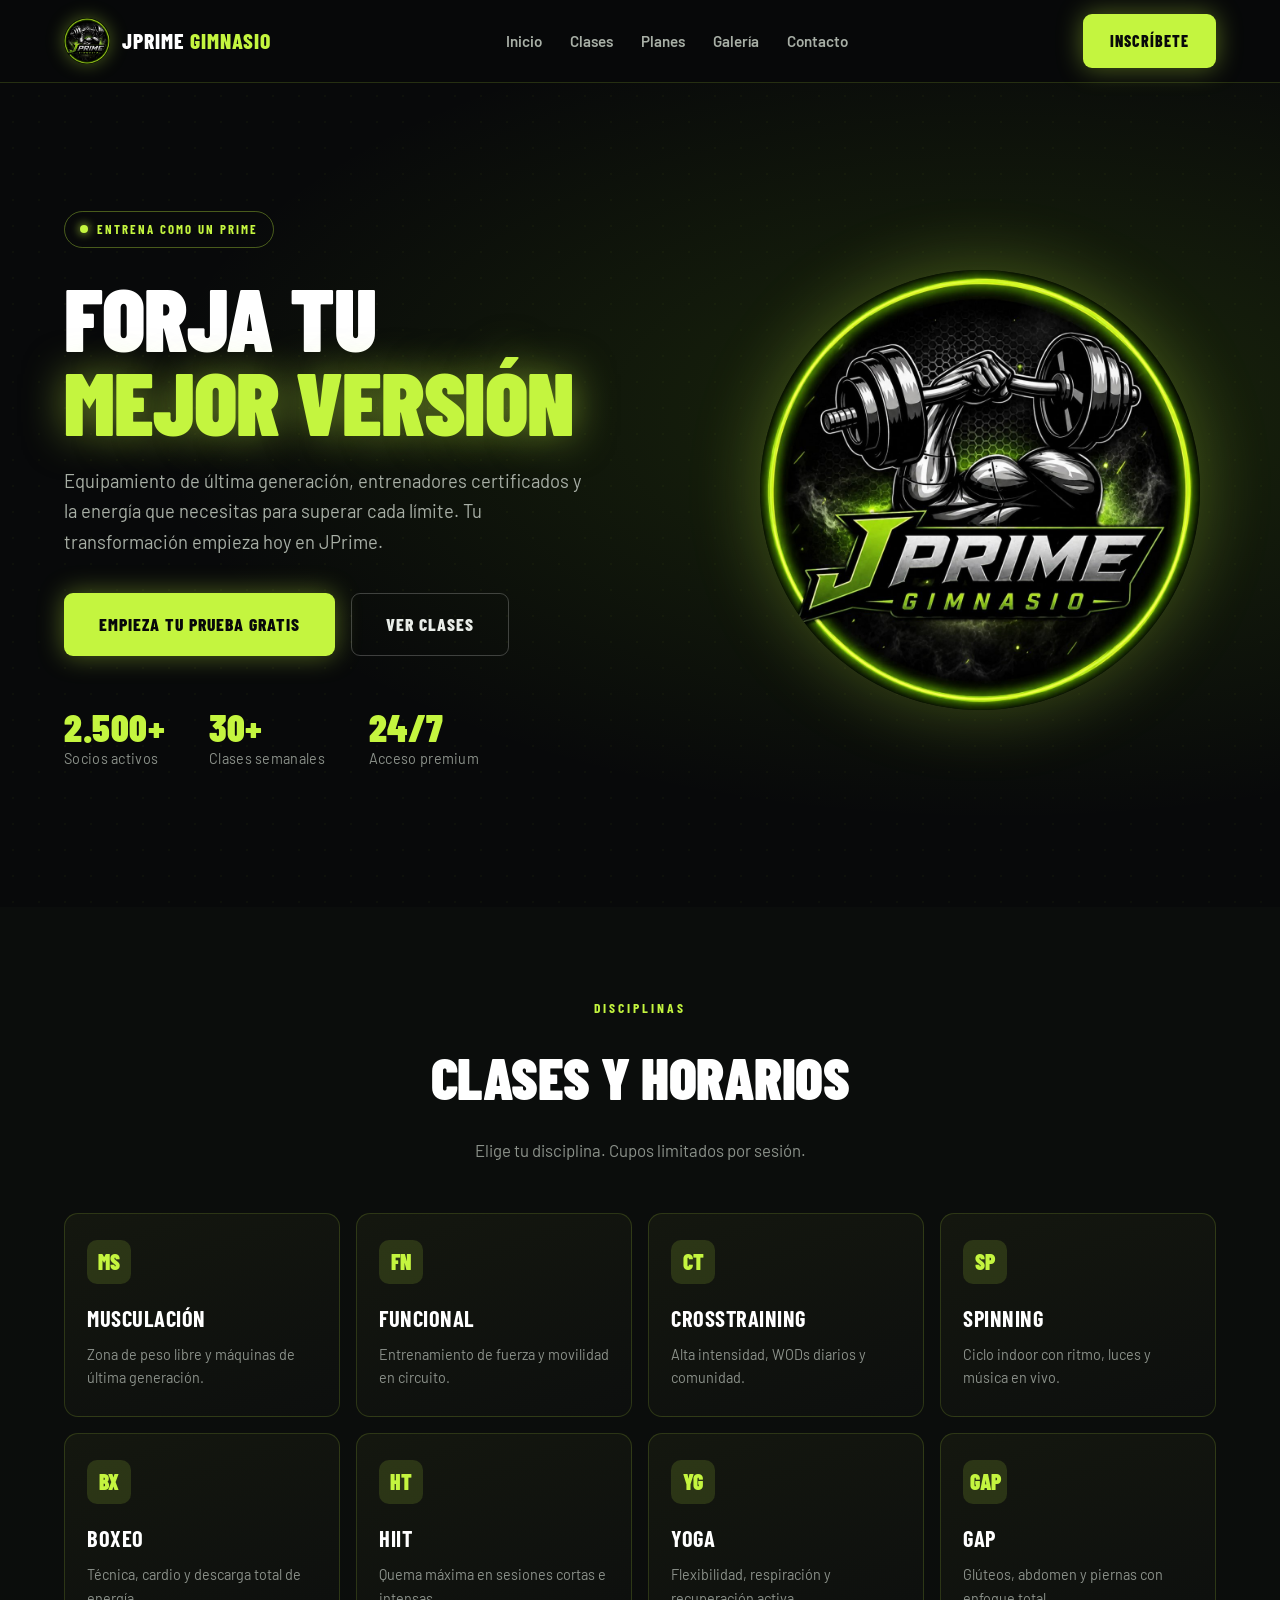
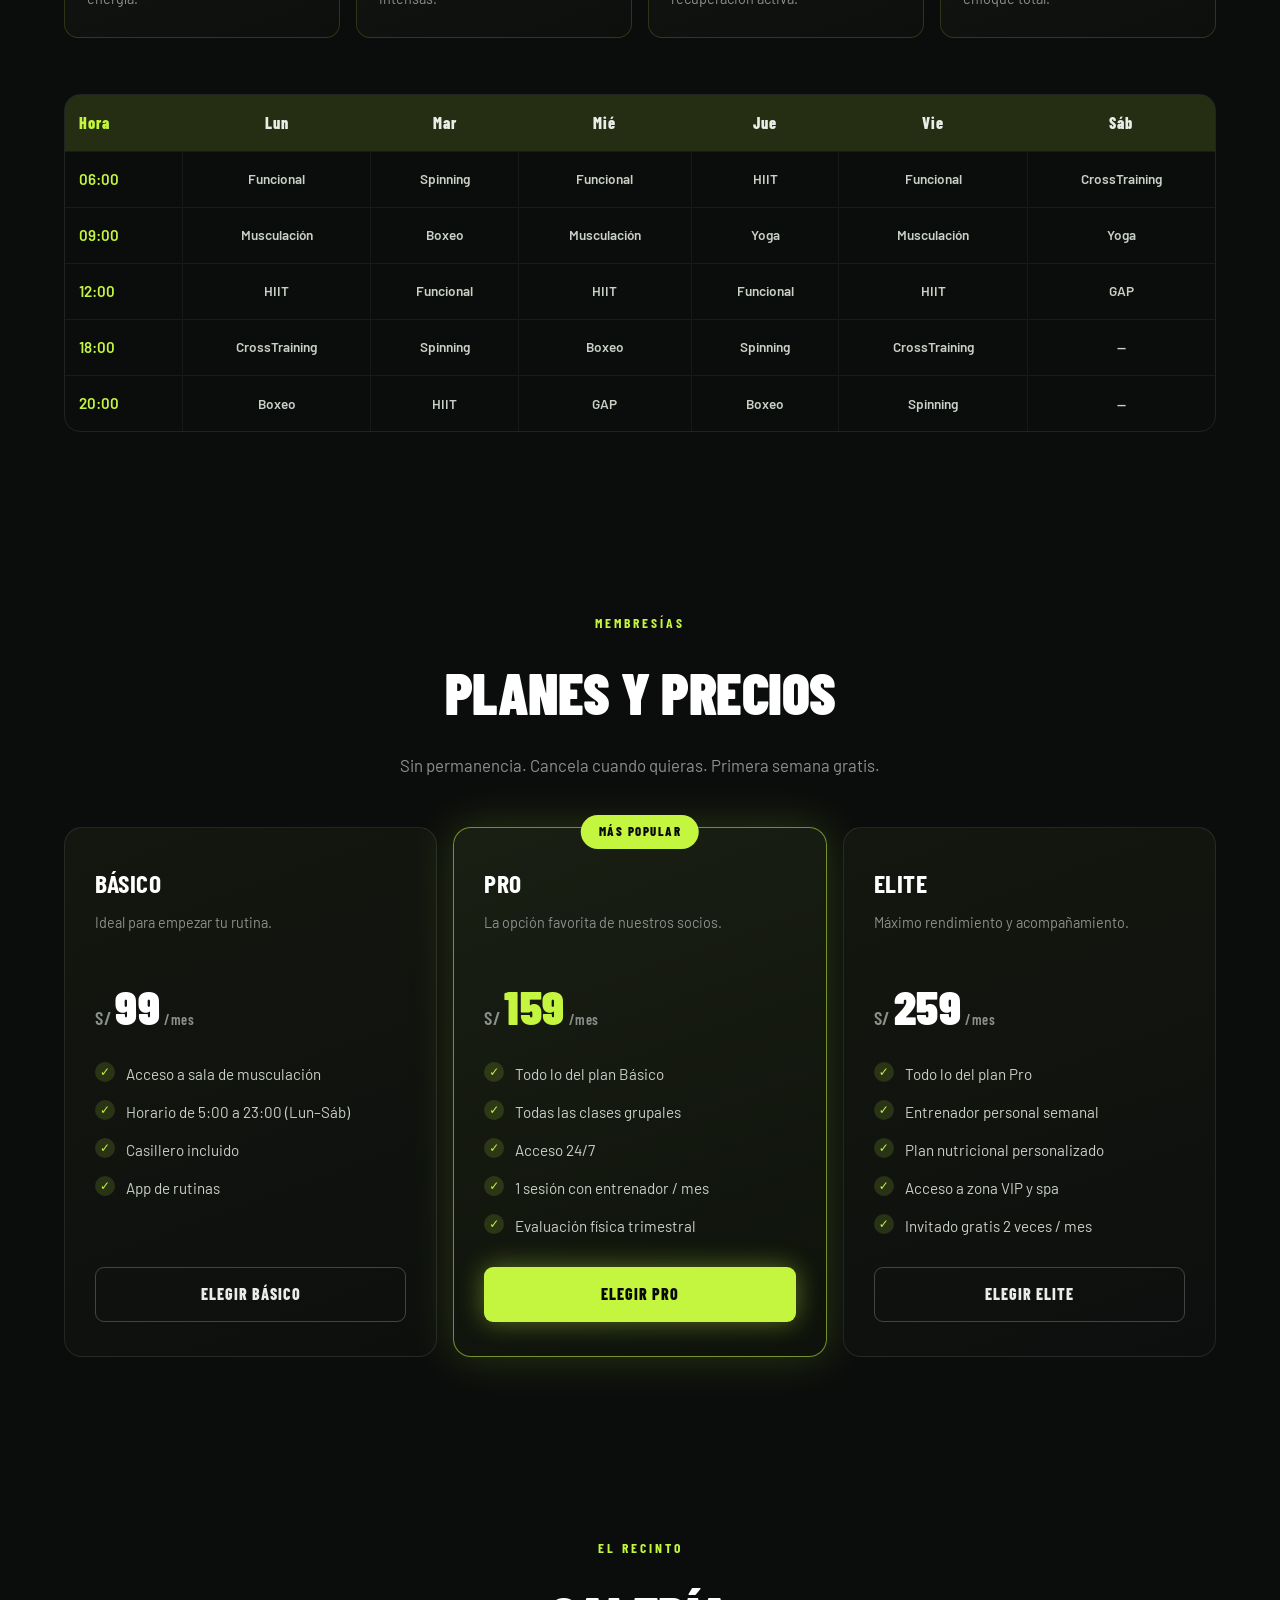
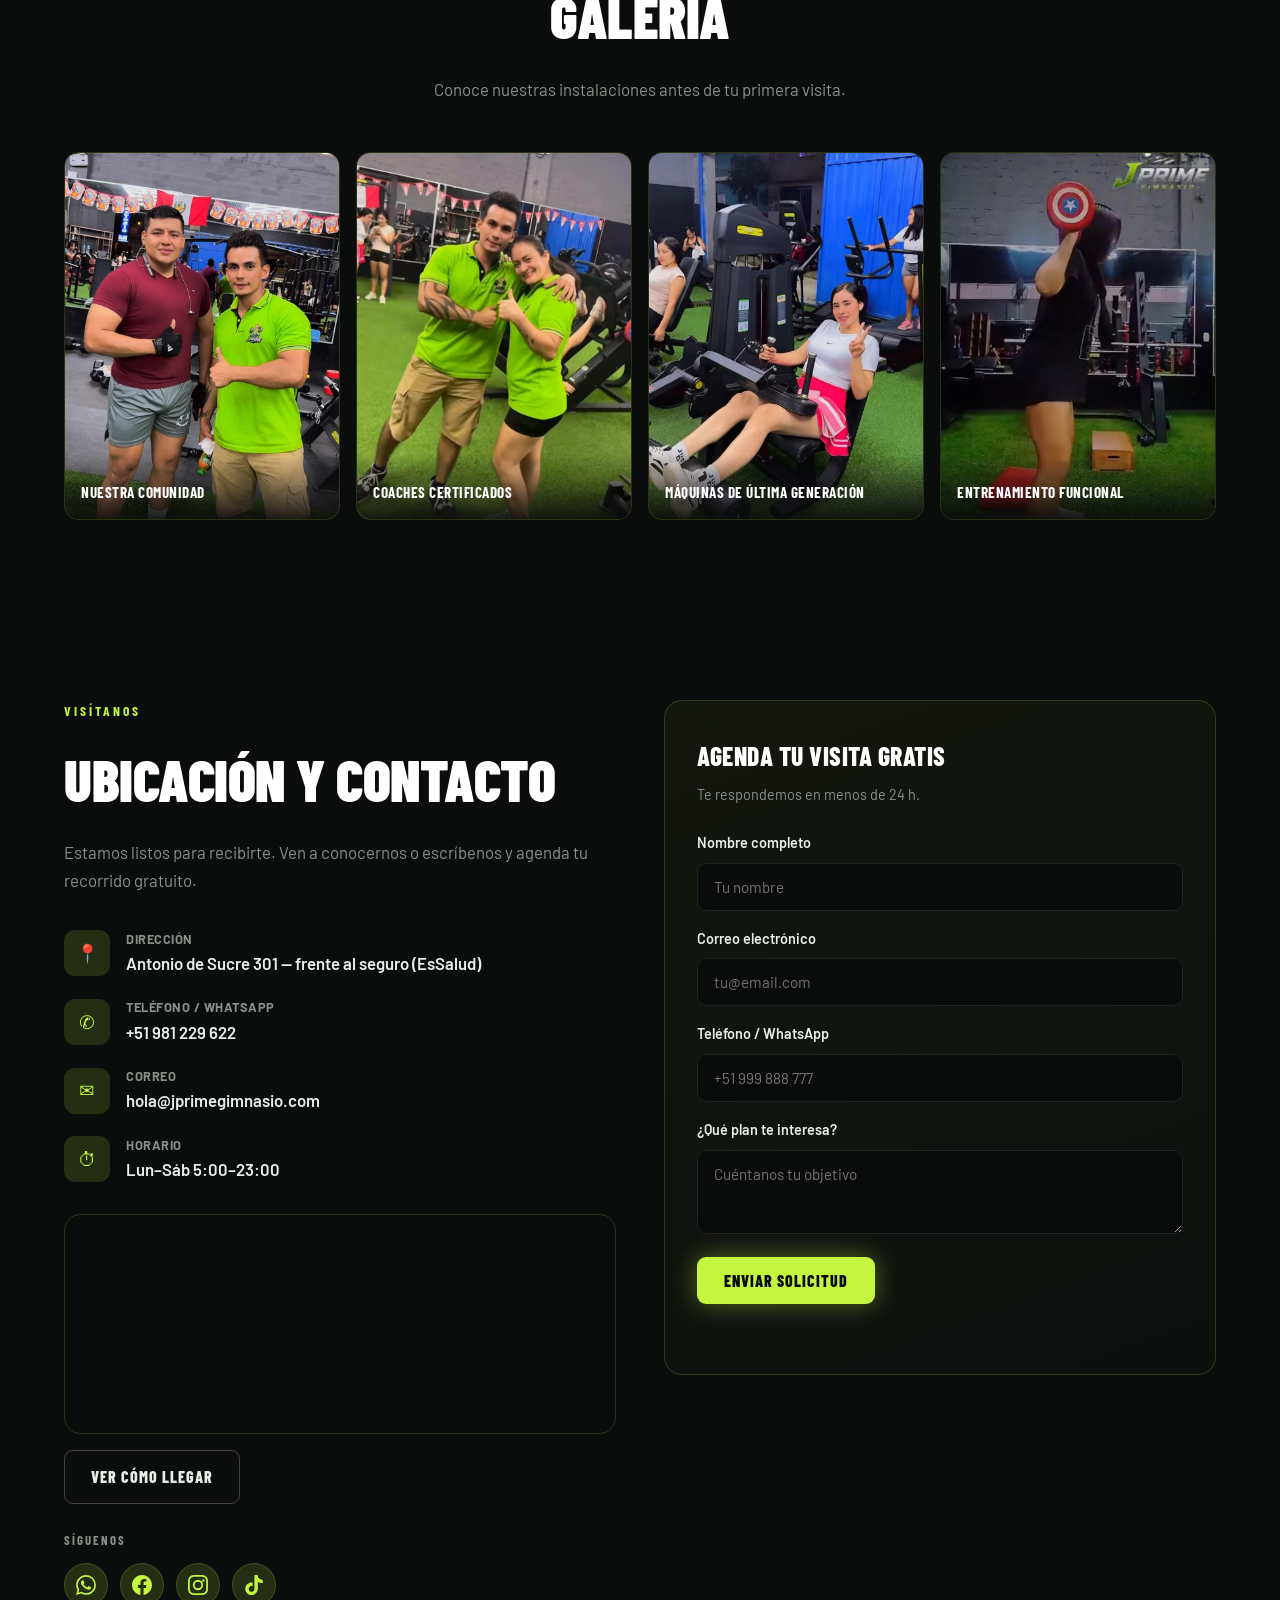
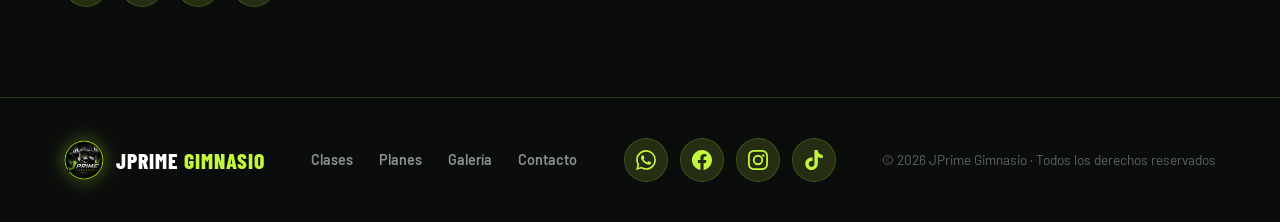
==== commit 3df3c3f4: "Fijar dirección, agregar WhatsApp y corregir horarios - Dirección fija: Antonio de Sucre 301, frente" ====
--- a/index.html
+++ b/index.html
@@ -149,7 +149,7 @@
           <p class="plan__price"><span>S/</span>99<small>/mes</small></p>
           <ul class="plan__features">
             <li>Acceso a sala de musculación</li>
-            <li>Horario de 6:00 a 22:00</li>
+            <li>Horario de 5:00 a 23:00 (Lun–Sáb)</li>
             <li>Casillero incluido</li>
             <li>App de rutinas</li>
           </ul>
@@ -225,11 +225,11 @@
         <ul class="contact__list">
           <li>
             <span class="contact__icon">📍</span>
-            <span><strong>Dirección</strong>Av. Principal 123, Lima, Perú</span>
+            <span><strong>Dirección</strong>Antonio de Sucre 301 — frente al seguro (EsSalud)</span>
           </li>
           <li>
             <span class="contact__icon">✆</span>
-            <span><strong>Teléfono / WhatsApp</strong>+51 999 888 777</span>
+            <span><strong>Teléfono / WhatsApp</strong><a href="https://wa.me/51981229622" target="_blank" rel="noopener">+51 981 229 622</a></span>
           </li>
           <li>
             <span class="contact__icon">✉</span>
@@ -237,21 +237,24 @@
           </li>
           <li>
             <span class="contact__icon">⏱</span>
-            <span><strong>Horario</strong>Lun–Vie 6:00–22:00 · Sáb 8:00–14:00</span>
+            <span><strong>Horario</strong>Lun–Sáb 5:00–23:00</span>
           </li>
         </ul>
         <div class="contact__map">
           <iframe
-            title="Ubicación de JPrime Gimnasio en el mapa"
-            src="https://maps.google.com/maps?q=Hospital%20El%20Buen%20Samaritano%20EsSalud%20Chachapoyas&z=17&output=embed"
+            title="Ubicación de JPrime Gimnasio — Antonio de Sucre 301, frente al seguro (EsSalud)"
+            src="https://maps.google.com/maps?q=Hospital%20I%20EsSalud%20El%20Buen%20Samaritano%20Chachapoyas&z=18&output=embed"
             loading="lazy"
             referrerpolicy="no-referrer-when-downgrade"
             allowfullscreen></iframe>
         </div>
-        <a class="btn btn--ghost contact__map-btn" href="https://maps.google.com/maps?q=Hospital%20El%20Buen%20Samaritano%20EsSalud%20Chachapoyas" target="_blank" rel="noopener">Ver cómo llegar</a>
+        <a class="btn btn--ghost contact__map-btn" href="https://maps.google.com/maps?q=Hospital%20I%20EsSalud%20El%20Buen%20Samaritano%20Chachapoyas" target="_blank" rel="noopener">Ver cómo llegar</a>
         <div class="contact__social">
           <span class="contact__social-label">Síguenos</span>
           <div class="social">
+            <a class="social__btn social__btn--wa" href="https://wa.me/51981229622" target="_blank" rel="noopener" aria-label="WhatsApp de JPrime Gimnasio">
+              <svg viewBox="0 0 24 24" aria-hidden="true"><path d="M17.472 14.382c-.297-.149-1.758-.867-2.03-.967-.273-.099-.471-.148-.67.15-.197.297-.767.966-.94 1.164-.173.199-.347.223-.644.075-.297-.15-1.255-.463-2.39-1.475-.883-.788-1.48-1.761-1.653-2.059-.173-.297-.018-.458.13-.606.134-.133.298-.347.446-.52.149-.174.198-.298.298-.497.099-.198.05-.371-.025-.52-.075-.149-.669-1.612-.916-2.207-.242-.579-.487-.5-.669-.51l-.57-.01c-.198 0-.52.074-.792.372-.272.297-1.04 1.016-1.04 2.479 0 1.462 1.065 2.875 1.213 3.074.149.198 2.096 3.2 5.077 4.487.709.306 1.262.489 1.694.625.712.227 1.36.195 1.871.118.571-.085 1.758-.719 2.006-1.413.248-.694.248-1.289.173-1.413-.074-.124-.272-.198-.57-.347m-5.421 7.403h-.004a9.87 9.87 0 0 1-5.031-1.378l-.361-.214-3.741.982.998-3.648-.235-.374a9.86 9.86 0 0 1-1.51-5.26c0-5.445 4.436-9.884 9.888-9.884 2.64 0 5.122 1.03 6.988 2.898a9.83 9.83 0 0 1 2.893 6.994c-.003 5.445-4.437 9.884-9.885 9.884m8.413-18.297A11.82 11.82 0 0 0 12.05 0C5.495 0 .16 5.335.157 11.892c0 2.096.547 4.142 1.588 5.945L.057 24l6.305-1.654a11.88 11.88 0 0 0 5.683 1.448h.005c6.554 0 11.89-5.335 11.893-11.893A11.82 11.82 0 0 0 20.464 3.488"/></svg>
+            </a>
             <a class="social__btn social__btn--fb" href="https://www.facebook.com/people/J-PRIME-Gimnasio/61560713537574/" target="_blank" rel="noopener" aria-label="Facebook de JPrime Gimnasio">
               <svg viewBox="0 0 24 24" aria-hidden="true"><path d="M24 12.07C24 5.4 18.63 0 12 0S0 5.4 0 12.07c0 6.02 4.39 11.01 10.13 11.93v-8.44H7.08v-3.49h3.05V9.41c0-3.02 1.79-4.7 4.53-4.7 1.31 0 2.68.24 2.68.24v2.97h-1.51c-1.49 0-1.96.93-1.96 1.89v2.26h3.33l-.53 3.49h-2.8V24C19.61 23.08 24 18.09 24 12.07z"/></svg>
             </a>
@@ -303,6 +306,9 @@
         <a href="#contacto">Contacto</a>
       </div>
       <div class="social">
+        <a class="social__btn social__btn--wa" href="https://wa.me/51981229622" target="_blank" rel="noopener" aria-label="WhatsApp de JPrime Gimnasio">
+          <svg viewBox="0 0 24 24" aria-hidden="true"><path d="M17.472 14.382c-.297-.149-1.758-.867-2.03-.967-.273-.099-.471-.148-.67.15-.197.297-.767.966-.94 1.164-.173.199-.347.223-.644.075-.297-.15-1.255-.463-2.39-1.475-.883-.788-1.48-1.761-1.653-2.059-.173-.297-.018-.458.13-.606.134-.133.298-.347.446-.52.149-.174.198-.298.298-.497.099-.198.05-.371-.025-.52-.075-.149-.669-1.612-.916-2.207-.242-.579-.487-.5-.669-.51l-.57-.01c-.198 0-.52.074-.792.372-.272.297-1.04 1.016-1.04 2.479 0 1.462 1.065 2.875 1.213 3.074.149.198 2.096 3.2 5.077 4.487.709.306 1.262.489 1.694.625.712.227 1.36.195 1.871.118.571-.085 1.758-.719 2.006-1.413.248-.694.248-1.289.173-1.413-.074-.124-.272-.198-.57-.347m-5.421 7.403h-.004a9.87 9.87 0 0 1-5.031-1.378l-.361-.214-3.741.982.998-3.648-.235-.374a9.86 9.86 0 0 1-1.51-5.26c0-5.445 4.436-9.884 9.888-9.884 2.64 0 5.122 1.03 6.988 2.898a9.83 9.83 0 0 1 2.893 6.994c-.003 5.445-4.437 9.884-9.885 9.884m8.413-18.297A11.82 11.82 0 0 0 12.05 0C5.495 0 .16 5.335.157 11.892c0 2.096.547 4.142 1.588 5.945L.057 24l6.305-1.654a11.88 11.88 0 0 0 5.683 1.448h.005c6.554 0 11.89-5.335 11.893-11.893A11.82 11.82 0 0 0 20.464 3.488"/></svg>
+        </a>
         <a class="social__btn social__btn--fb" href="https://www.facebook.com/people/J-PRIME-Gimnasio/61560713537574/" target="_blank" rel="noopener" aria-label="Facebook de JPrime Gimnasio">
           <svg viewBox="0 0 24 24" aria-hidden="true"><path d="M24 12.07C24 5.4 18.63 0 12 0S0 5.4 0 12.07c0 6.02 4.39 11.01 10.13 11.93v-8.44H7.08v-3.49h3.05V9.41c0-3.02 1.79-4.7 4.53-4.7 1.31 0 2.68.24 2.68.24v2.97h-1.51c-1.49 0-1.96.93-1.96 1.89v2.26h3.33l-.53 3.49h-2.8V24C19.61 23.08 24 18.09 24 12.07z"/></svg>
         </a>
--- a/css/styles.css
+++ b/css/styles.css
@@ -19,13 +19,14 @@
 }
 
 * { margin: 0; padding: 0; box-sizing: border-box; }
-html { scroll-behavior: smooth; }
+html { scroll-behavior: smooth; overflow-x: hidden; }
 body {
   font-family: 'Barlow', system-ui, sans-serif;
   background: var(--bg);
   color: var(--text);
   line-height: 1.65;
   -webkit-font-smoothing: antialiased;
+  overflow-x: hidden;
 }
 img { max-width: 100%; display: block; }
 a { color: inherit; text-decoration: none; }
@@ -200,6 +201,8 @@
 .contact__list li { display: flex; align-items: center; gap: 16px; }
 .contact__list li span:last-child { display: flex; flex-direction: column; font-size: 1.05rem; color: var(--text); font-weight: 600; }
 .contact__list li strong { font-size: .8rem; color: var(--muted-2); letter-spacing: .5px; text-transform: uppercase; font-weight: 700; }
+.contact__list a { transition: color .2s ease; }
+.contact__list a:hover { color: var(--accent); }
 .contact__icon {
   flex: 0 0 auto; width: 46px; height: 46px; border-radius: 11px; background: var(--accent-soft);
   display: flex; align-items: center; justify-content: center; font-size: 1.15rem; color: var(--accent);
@@ -224,6 +227,7 @@
 .social__btn--fb:hover { background: #1877f2; box-shadow: 0 8px 20px rgba(24, 119, 242, .4); border-color: #1877f2; }
 .social__btn--ig:hover { background: linear-gradient(45deg, #f09433, #e6683c, #dc2743, #cc2366, #bc1888); box-shadow: 0 8px 20px rgba(220, 39, 67, .4); border-color: transparent; }
 .social__btn--tt:hover { background: #000; box-shadow: 0 8px 20px rgba(0, 0, 0, .5); border-color: #25f4ee; }
+.social__btn--wa:hover { background: #25d366; box-shadow: 0 8px 20px rgba(37, 211, 102, .4); border-color: #25d366; }
 .social__btn:hover svg { fill: #fff; }
 .contact__social { margin-top: 26px; }
 .contact__social-label {
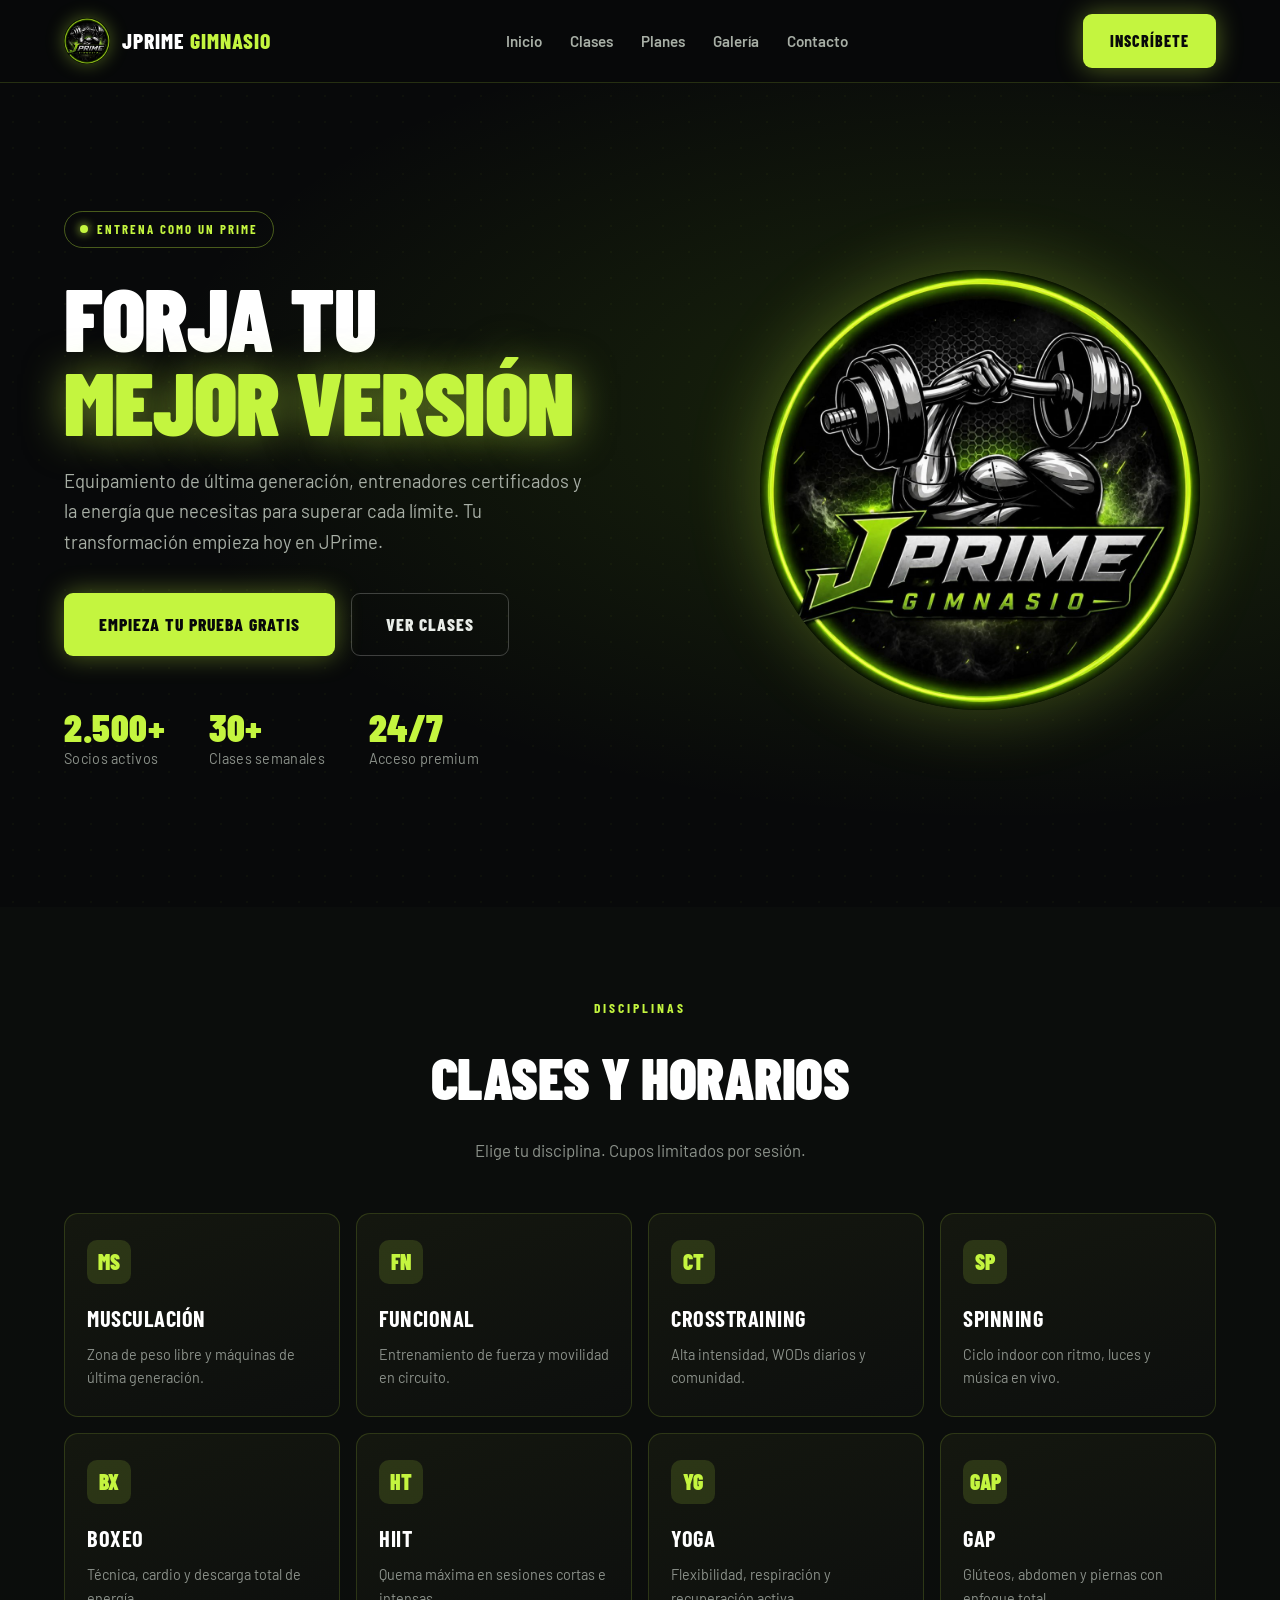
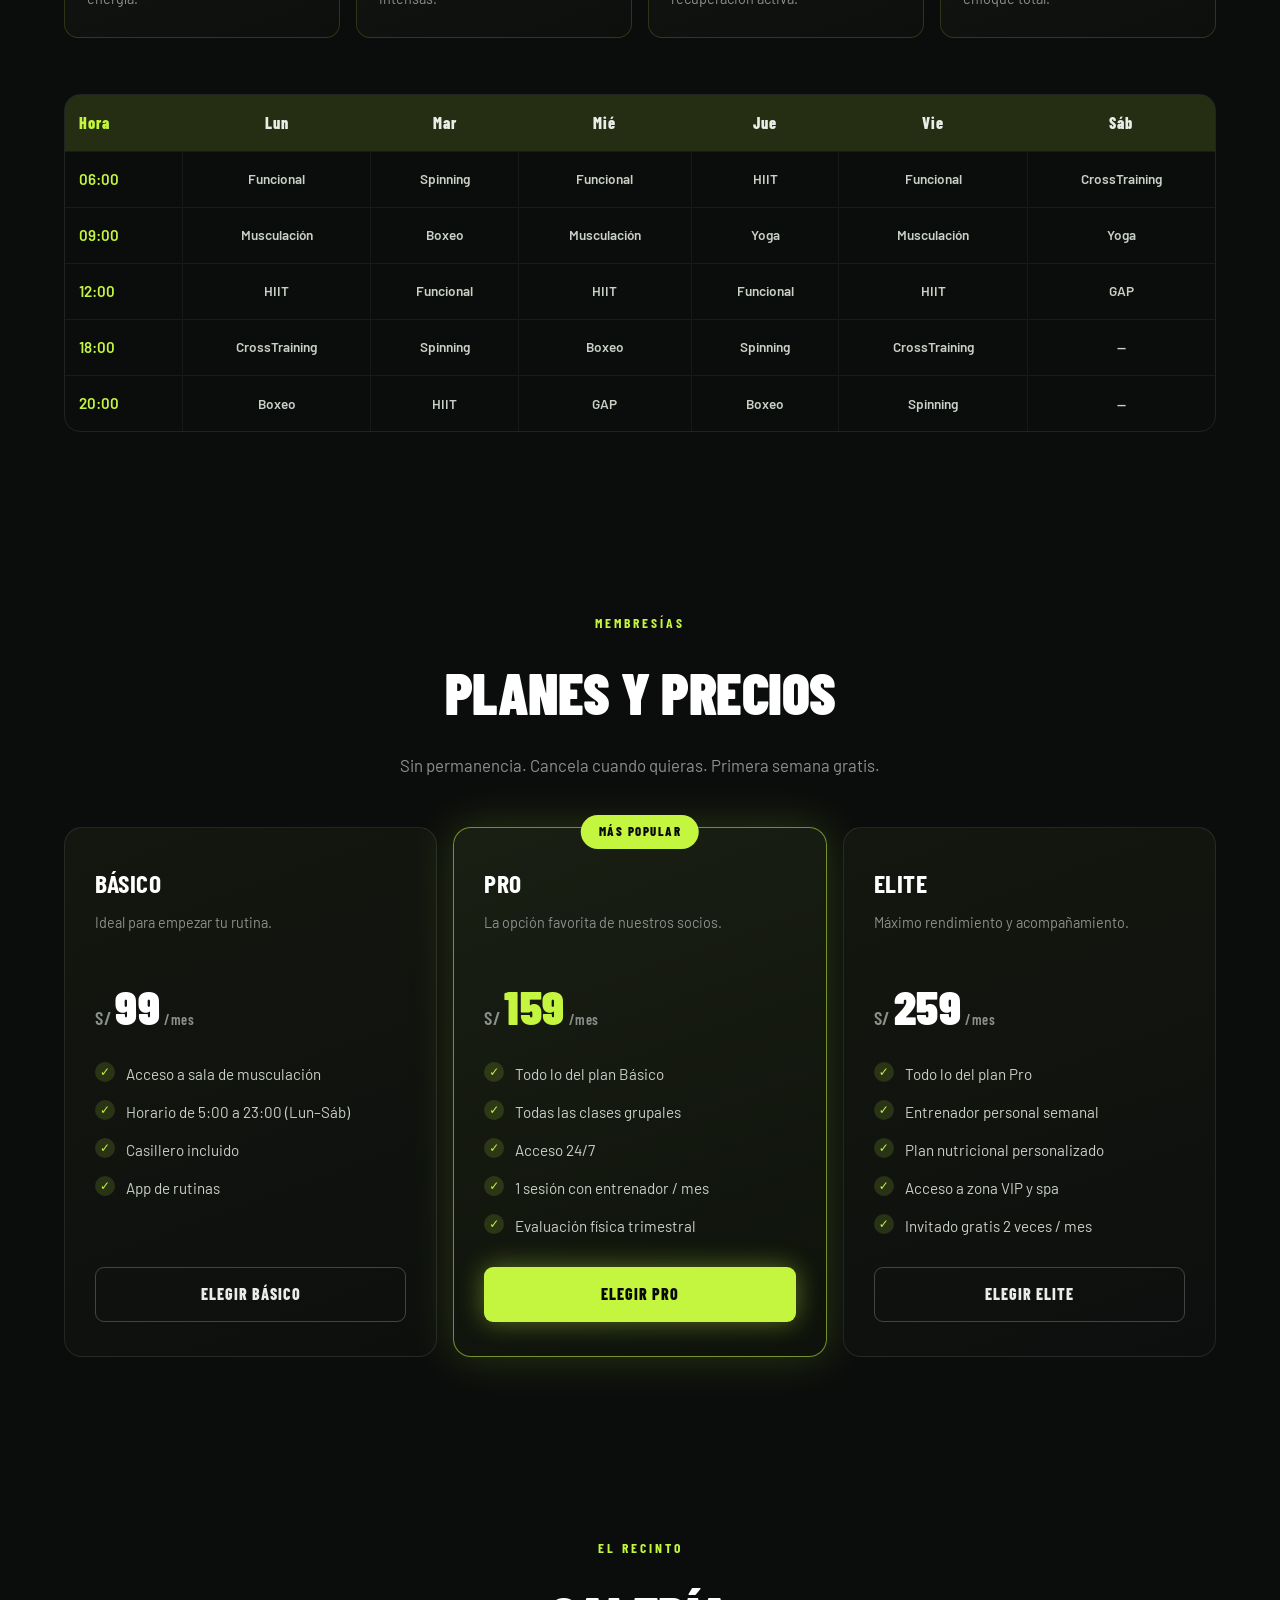
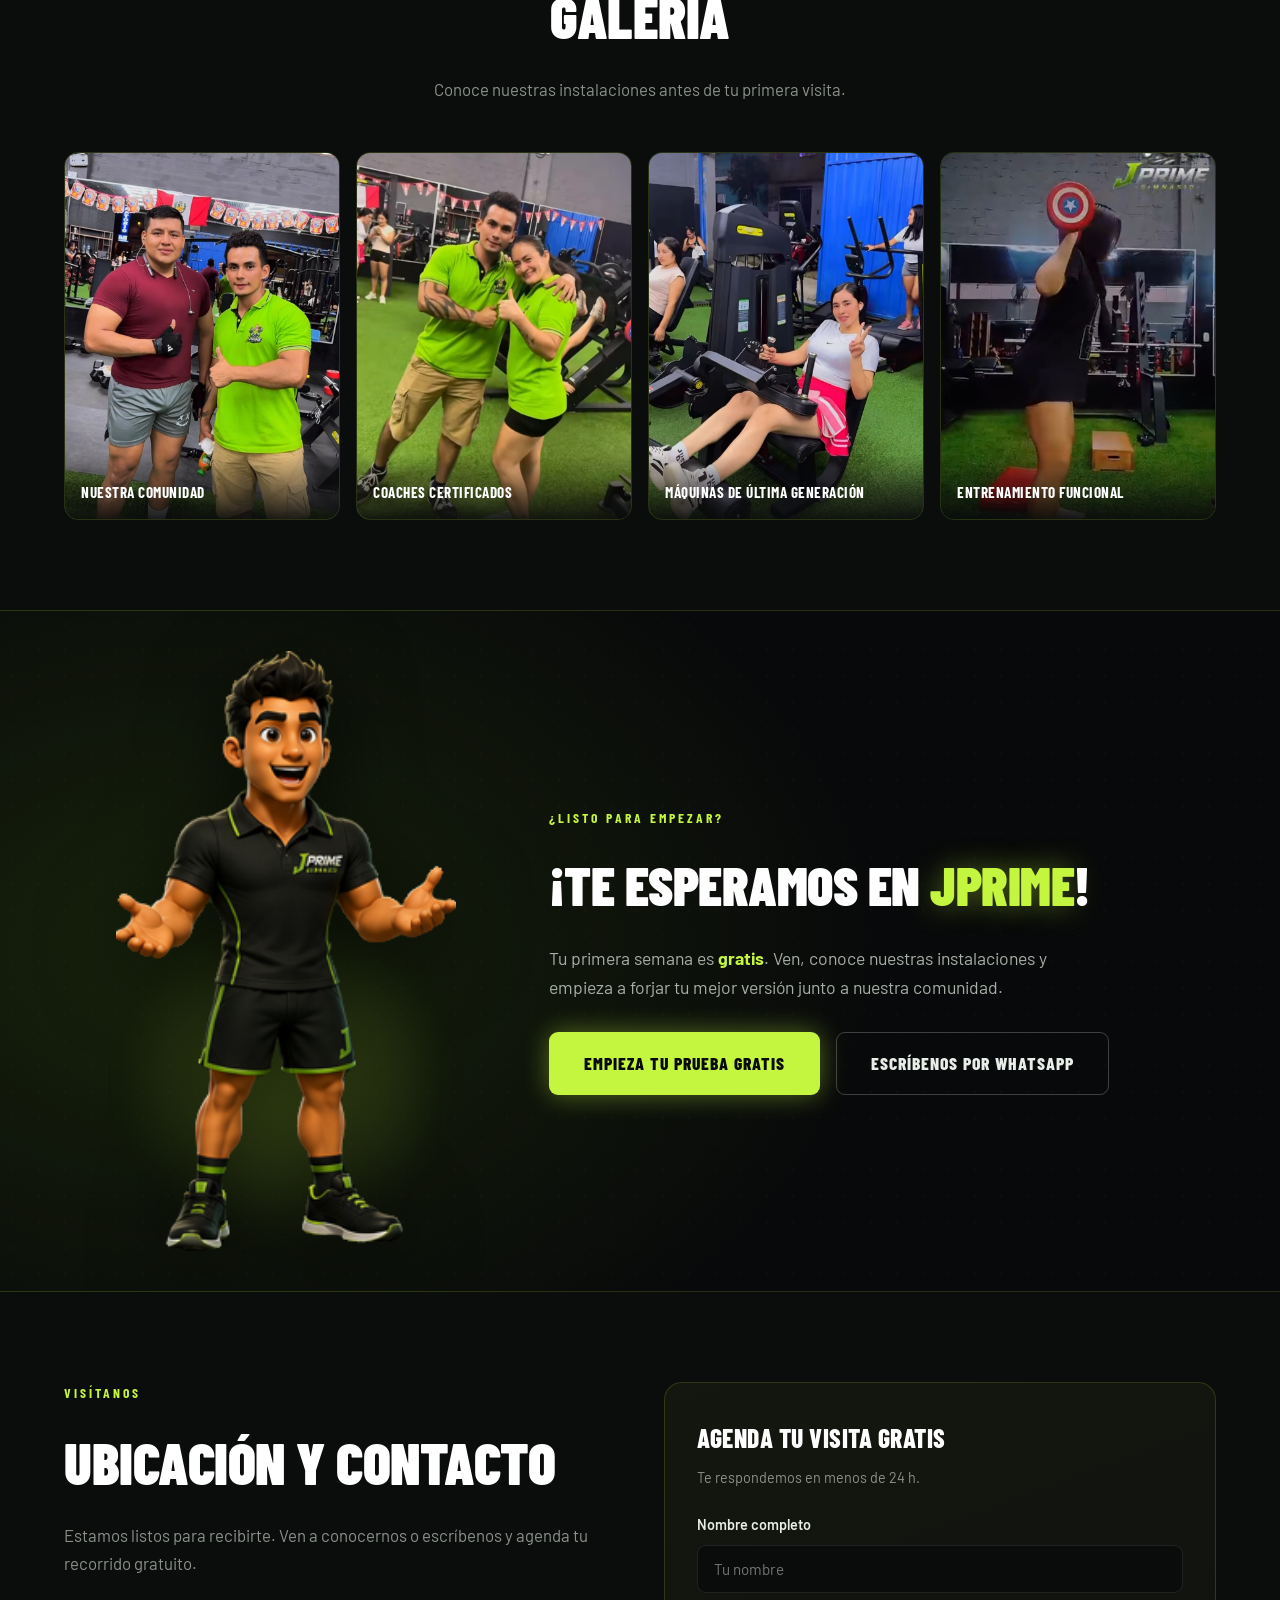
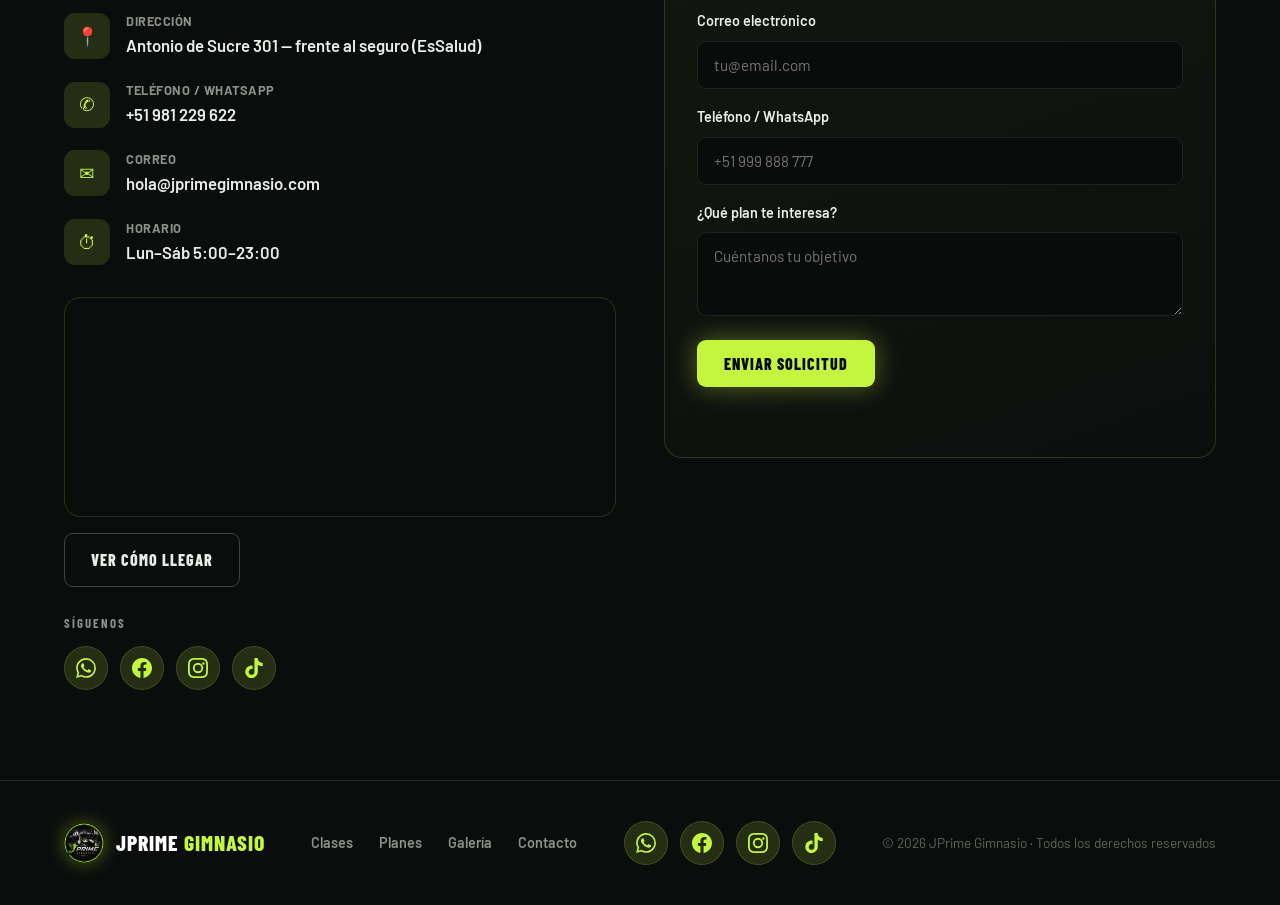
==== commit d1f0c947: "Agregar mascota/avatar de JPrime en sección de bienvenida (CTA) - Nueva sección #unete con la mascot" ====
--- a/index.html
+++ b/index.html
@@ -215,6 +215,26 @@
     </div>
   </section>
 
+  <!-- CTA con mascota -->
+  <section class="cta" id="unete">
+    <div class="cta__dots"></div>
+    <div class="container cta__inner">
+      <div class="cta__figure reveal">
+        <div class="cta__glow anim-pulse anim-pulse--slow"></div>
+        <img class="cta__avatar" src="assets/avatar.png" alt="Mascota de JPrime Gimnasio dándote la bienvenida" />
+      </div>
+      <div class="cta__content reveal">
+        <p class="section__eyebrow">¿Listo para empezar?</p>
+        <h2 class="cta__title">¡Te esperamos en <span>JPrime</span>!</h2>
+        <p class="cta__text">Tu primera semana es <strong>gratis</strong>. Ven, conoce nuestras instalaciones y empieza a forjar tu mejor versión junto a nuestra comunidad.</p>
+        <div class="cta__actions">
+          <a href="#planes" class="btn btn--primary btn--lg">Empieza tu prueba gratis</a>
+          <a href="https://wa.me/51981229622" class="btn btn--ghost btn--lg" target="_blank" rel="noopener">Escríbenos por WhatsApp</a>
+        </div>
+      </div>
+    </div>
+  </section>
+
   <!-- Contacto -->
   <section class="section section--dark" id="contacto">
     <div class="container contact">
--- a/css/styles.css
+++ b/css/styles.css
@@ -195,6 +195,33 @@
   background: linear-gradient(to top, rgba(8, 9, 10, 0.9), transparent);
 }
 
+/* ===== CTA con mascota ===== */
+.cta {
+  position: relative; overflow: hidden;
+  background: radial-gradient(90% 120% at 15% 50%, rgba(120, 190, 20, 0.14), transparent 60%), var(--bg);
+  border-top: 1px solid var(--border-accent); border-bottom: 1px solid var(--border-accent);
+}
+.cta__dots {
+  position: absolute; inset: 0; pointer-events: none; opacity: .5;
+  background-image: radial-gradient(rgba(196, 245, 63, 0.05) 1px, transparent 1px);
+  background-size: 26px 26px;
+}
+.cta__inner {
+  position: relative; z-index: 2; display: grid; grid-template-columns: 0.8fr 1.2fr;
+  align-items: center; gap: 40px; padding: 40px 0;
+}
+.cta__figure { position: relative; display: flex; justify-content: center; align-self: end; }
+.cta__glow {
+  position: absolute; bottom: 0; width: 340px; height: 340px; border-radius: 50%;
+  background: radial-gradient(circle, rgba(196, 245, 63, 0.3), transparent 66%); filter: blur(18px);
+}
+.cta__avatar { position: relative; width: min(340px, 70vw); height: auto; filter: drop-shadow(0 18px 40px rgba(0, 0, 0, 0.55)); }
+.cta__title { font-size: clamp(2rem, 5vw, 3.4rem); font-weight: 900; letter-spacing: -0.5px; color: #fff; margin: 8px 0 14px; }
+.cta__title span { color: var(--accent); text-shadow: 0 0 30px rgba(196, 245, 63, 0.4); }
+.cta__text { color: var(--muted); font-size: 1.1rem; max-width: 520px; }
+.cta__text strong { color: var(--accent); }
+.cta__actions { display: flex; gap: 16px; flex-wrap: wrap; margin-top: 30px; }
+
 /* ===== Contacto ===== */
 .contact { display: grid; grid-template-columns: 1fr 1fr; gap: 48px; align-items: start; }
 .contact__list { margin-top: 34px; display: flex; flex-direction: column; gap: 20px; }
@@ -271,6 +298,10 @@
   .gallery { grid-template-columns: repeat(2, 1fr); }
   .contact { grid-template-columns: 1fr; }
   .footer__inner { justify-content: center; text-align: center; }
+  .cta__inner { grid-template-columns: 1fr; text-align: center; }
+  .cta__content { order: -1; }
+  .cta__actions { justify-content: center; }
+  .cta__text { margin: 0 auto; }
 }
 @media (max-width: 760px) {
   .header__cta { display: none; }
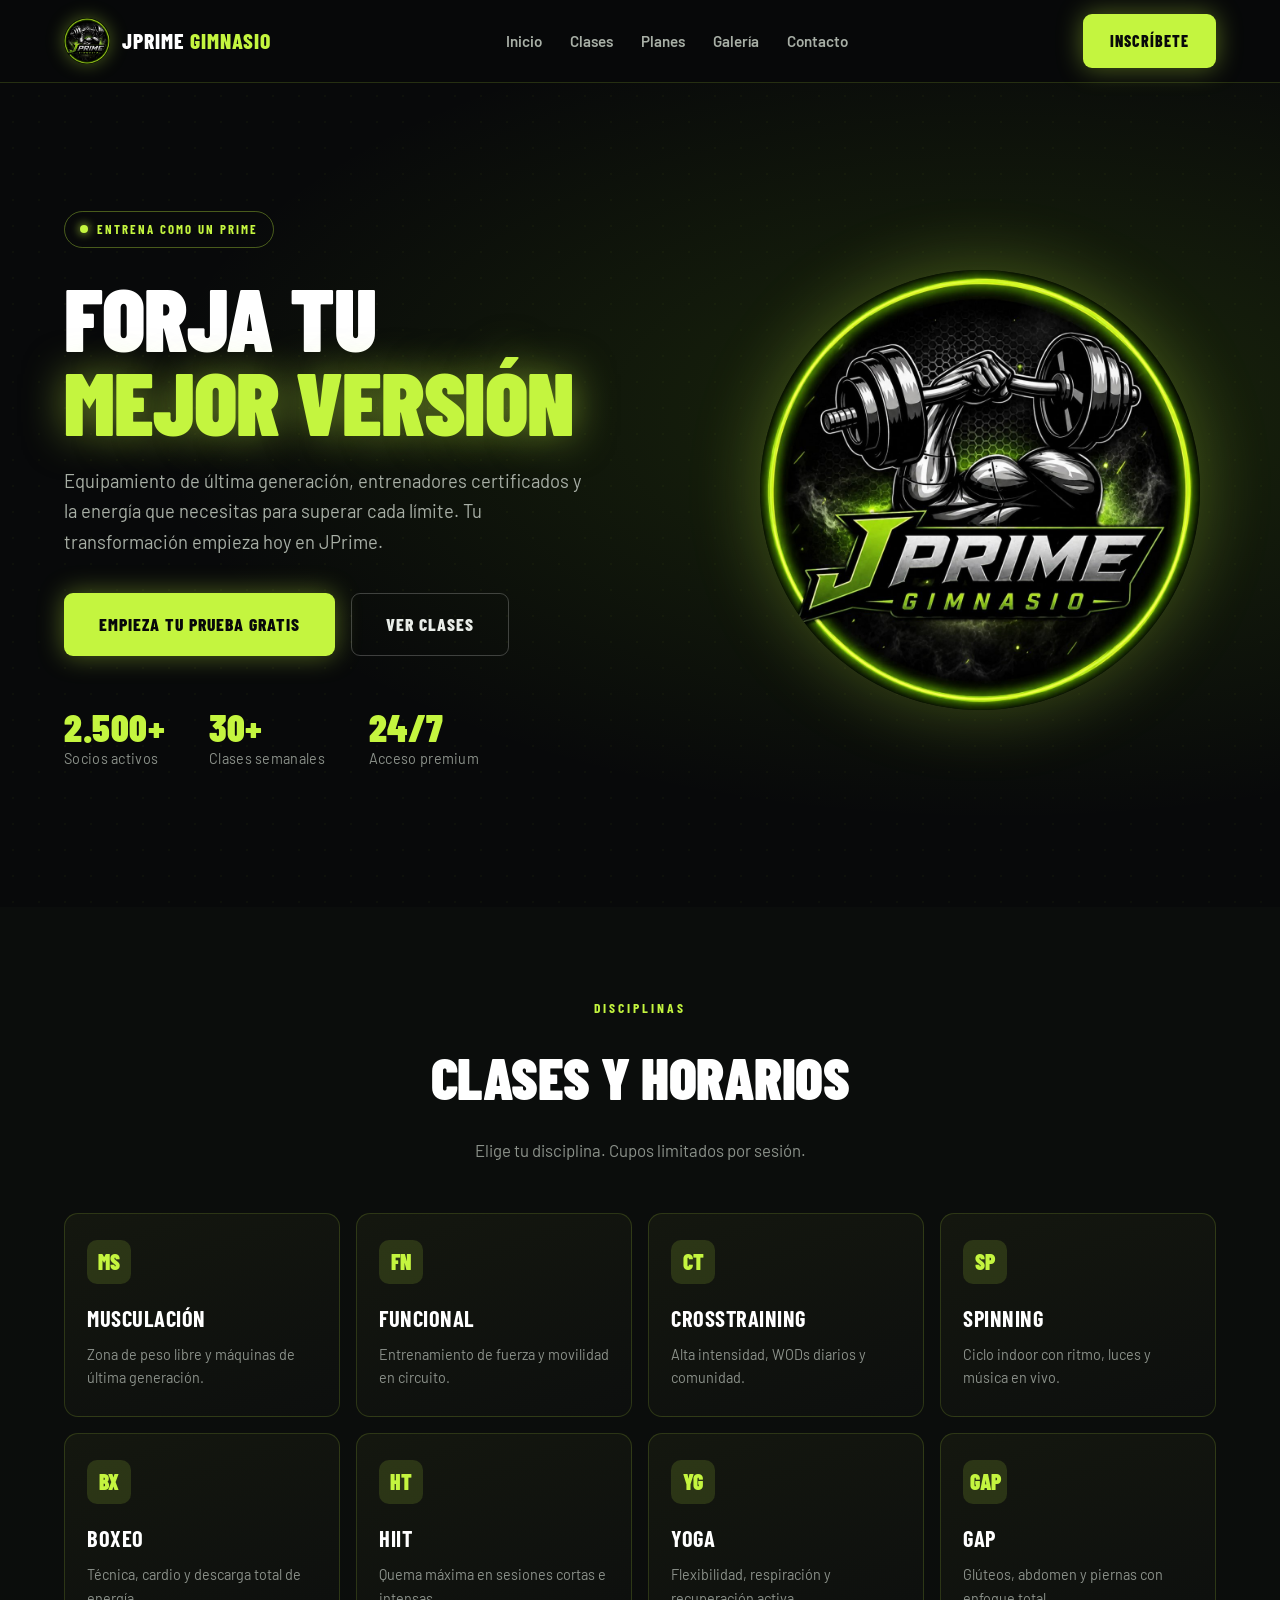
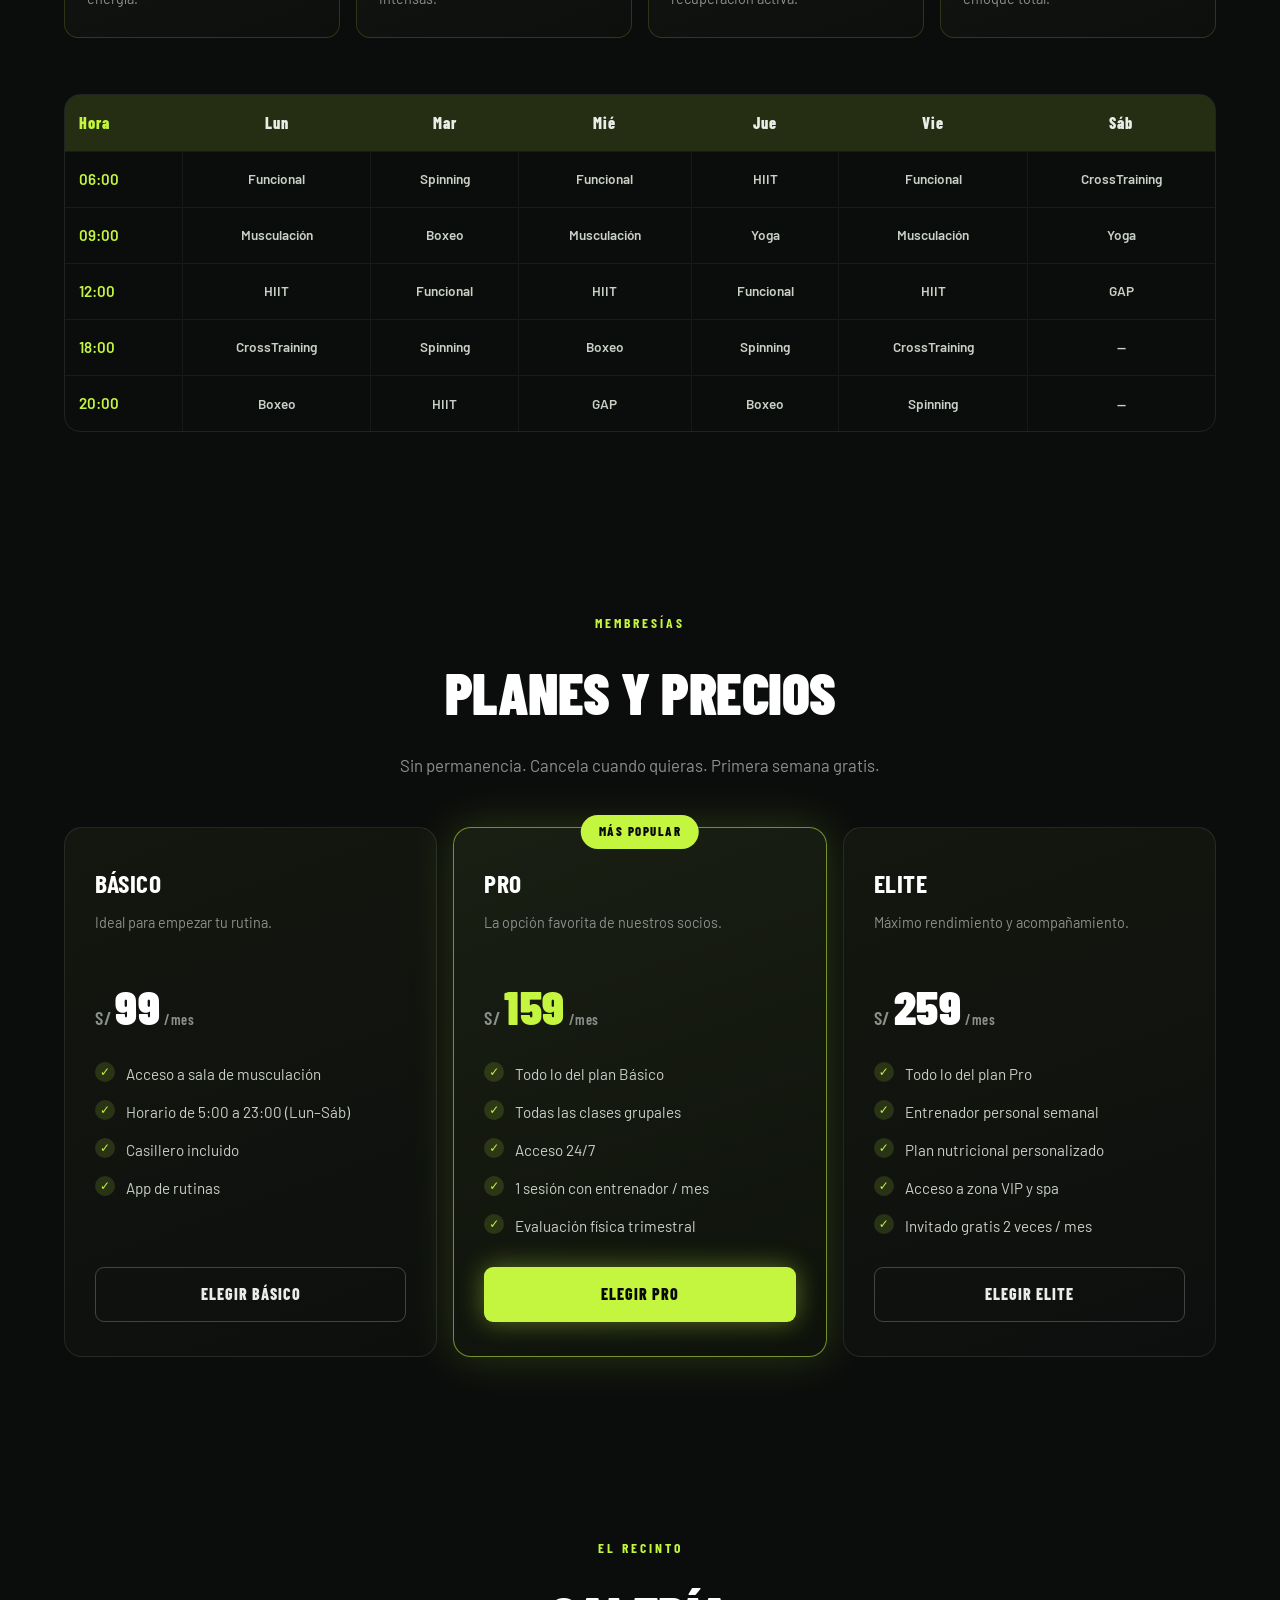
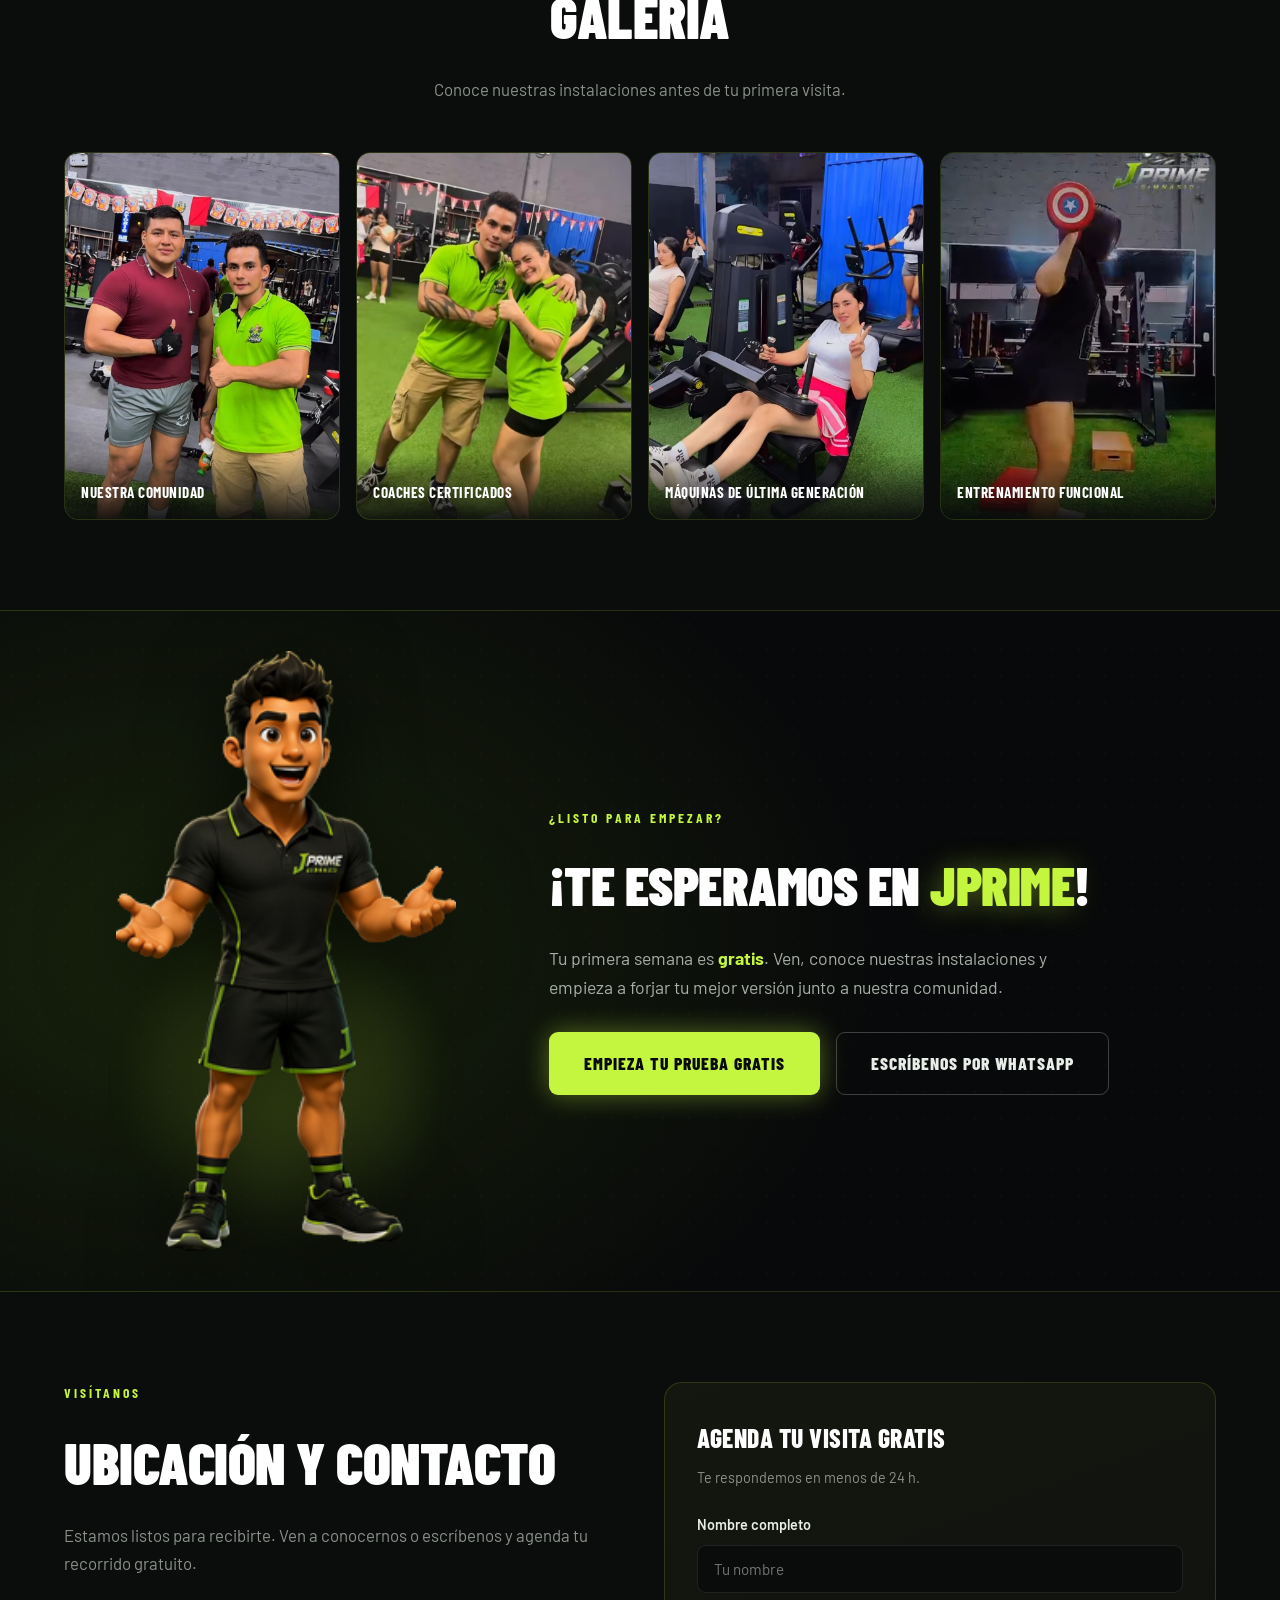
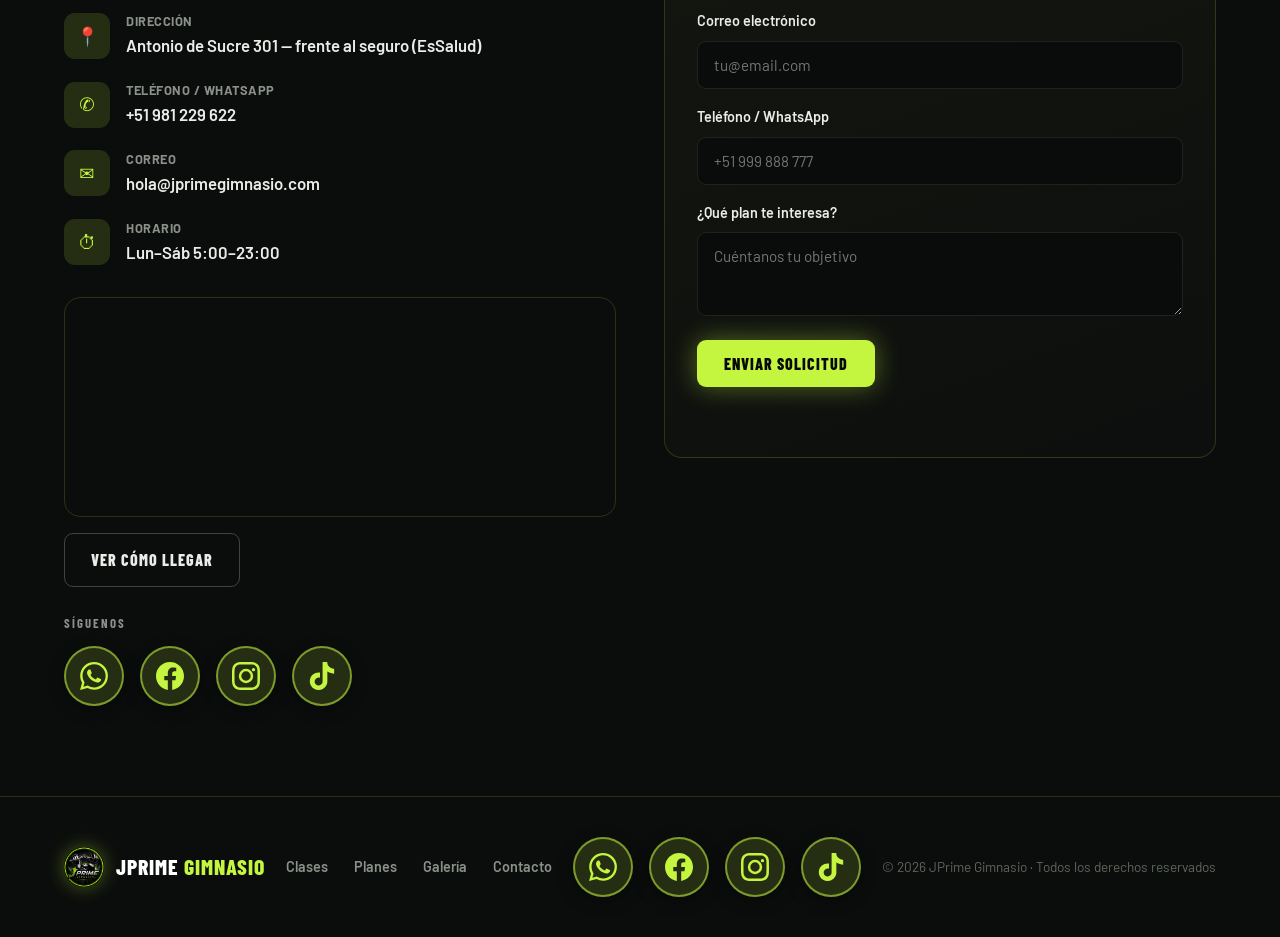
==== commit 82395833: "Planes con enlace directo a WhatsApp y redes sociales más grandes - Cada botón de plan abre WhatsApp" ====
--- a/index.html
+++ b/index.html
@@ -153,7 +153,7 @@
             <li>Casillero incluido</li>
             <li>App de rutinas</li>
           </ul>
-          <a href="#contacto" class="btn btn--ghost plan__btn">Elegir básico</a>
+          <a href="https://wa.me/51981229622?text=%C2%A1Hola%21%20Me%20interesa%20inscribirme%20en%20el%20Plan%20B%C3%A1sico%20%28S/%2099%20/%20mes%29%20de%20JPrime%20Gimnasio.%20%C2%BFMe%20pueden%20dar%20m%C3%A1s%20informaci%C3%B3n%3F" target="_blank" rel="noopener" class="btn btn--ghost plan__btn">Elegir básico</a>
         </article>
         <article class="plan plan--featured reveal" data-delay="2">
           <span class="plan__badge">Más popular</span>
@@ -167,7 +167,7 @@
             <li>1 sesión con entrenador / mes</li>
             <li>Evaluación física trimestral</li>
           </ul>
-          <a href="#contacto" class="btn btn--primary plan__btn">Elegir pro</a>
+          <a href="https://wa.me/51981229622?text=%C2%A1Hola%21%20Me%20interesa%20inscribirme%20en%20el%20Plan%20Pro%20%28S/%20159%20/%20mes%29%20de%20JPrime%20Gimnasio.%20%C2%BFMe%20pueden%20dar%20m%C3%A1s%20informaci%C3%B3n%3F" target="_blank" rel="noopener" class="btn btn--primary plan__btn">Elegir pro</a>
         </article>
         <article class="plan reveal" data-delay="3">
           <h3 class="plan__name">Elite</h3>
@@ -180,7 +180,7 @@
             <li>Acceso a zona VIP y spa</li>
             <li>Invitado gratis 2 veces / mes</li>
           </ul>
-          <a href="#contacto" class="btn btn--ghost plan__btn">Elegir elite</a>
+          <a href="https://wa.me/51981229622?text=%C2%A1Hola%21%20Me%20interesa%20inscribirme%20en%20el%20Plan%20Elite%20%28S/%20259%20/%20mes%29%20de%20JPrime%20Gimnasio.%20%C2%BFMe%20pueden%20dar%20m%C3%A1s%20informaci%C3%B3n%3F" target="_blank" rel="noopener" class="btn btn--ghost plan__btn">Elegir elite</a>
         </article>
       </div>
     </div>
--- a/css/styles.css
+++ b/css/styles.css
@@ -242,15 +242,16 @@
 .contact__map-btn { margin-top: 16px; }
 
 /* ===== Redes sociales ===== */
-.social { display: flex; gap: 12px; }
+.social { display: flex; gap: 16px; flex-wrap: wrap; }
 .social__btn {
-  width: 44px; height: 44px; border-radius: 50%;
+  width: 60px; height: 60px; border-radius: 50%;
   display: flex; align-items: center; justify-content: center;
-  background: var(--accent-soft); border: 1px solid var(--border-accent);
-  transition: transform .2s ease, box-shadow .2s ease, background .2s ease;
-}
-.social__btn svg { width: 20px; height: 20px; fill: var(--accent); transition: fill .2s ease; }
-.social__btn:hover { transform: translateY(-3px); }
+  background: rgba(196, 245, 63, 0.14); border: 2px solid rgba(196, 245, 63, 0.55);
+  box-shadow: 0 4px 16px rgba(0, 0, 0, 0.35);
+  transition: transform .2s ease, box-shadow .2s ease, background .2s ease, border-color .2s ease;
+}
+.social__btn svg { width: 28px; height: 28px; fill: var(--accent); transition: fill .2s ease; }
+.social__btn:hover { transform: translateY(-4px) scale(1.05); }
 .social__btn--fb:hover { background: #1877f2; box-shadow: 0 8px 20px rgba(24, 119, 242, .4); border-color: #1877f2; }
 .social__btn--ig:hover { background: linear-gradient(45deg, #f09433, #e6683c, #dc2743, #cc2366, #bc1888); box-shadow: 0 8px 20px rgba(220, 39, 67, .4); border-color: transparent; }
 .social__btn--tt:hover { background: #000; box-shadow: 0 8px 20px rgba(0, 0, 0, .5); border-color: #25f4ee; }
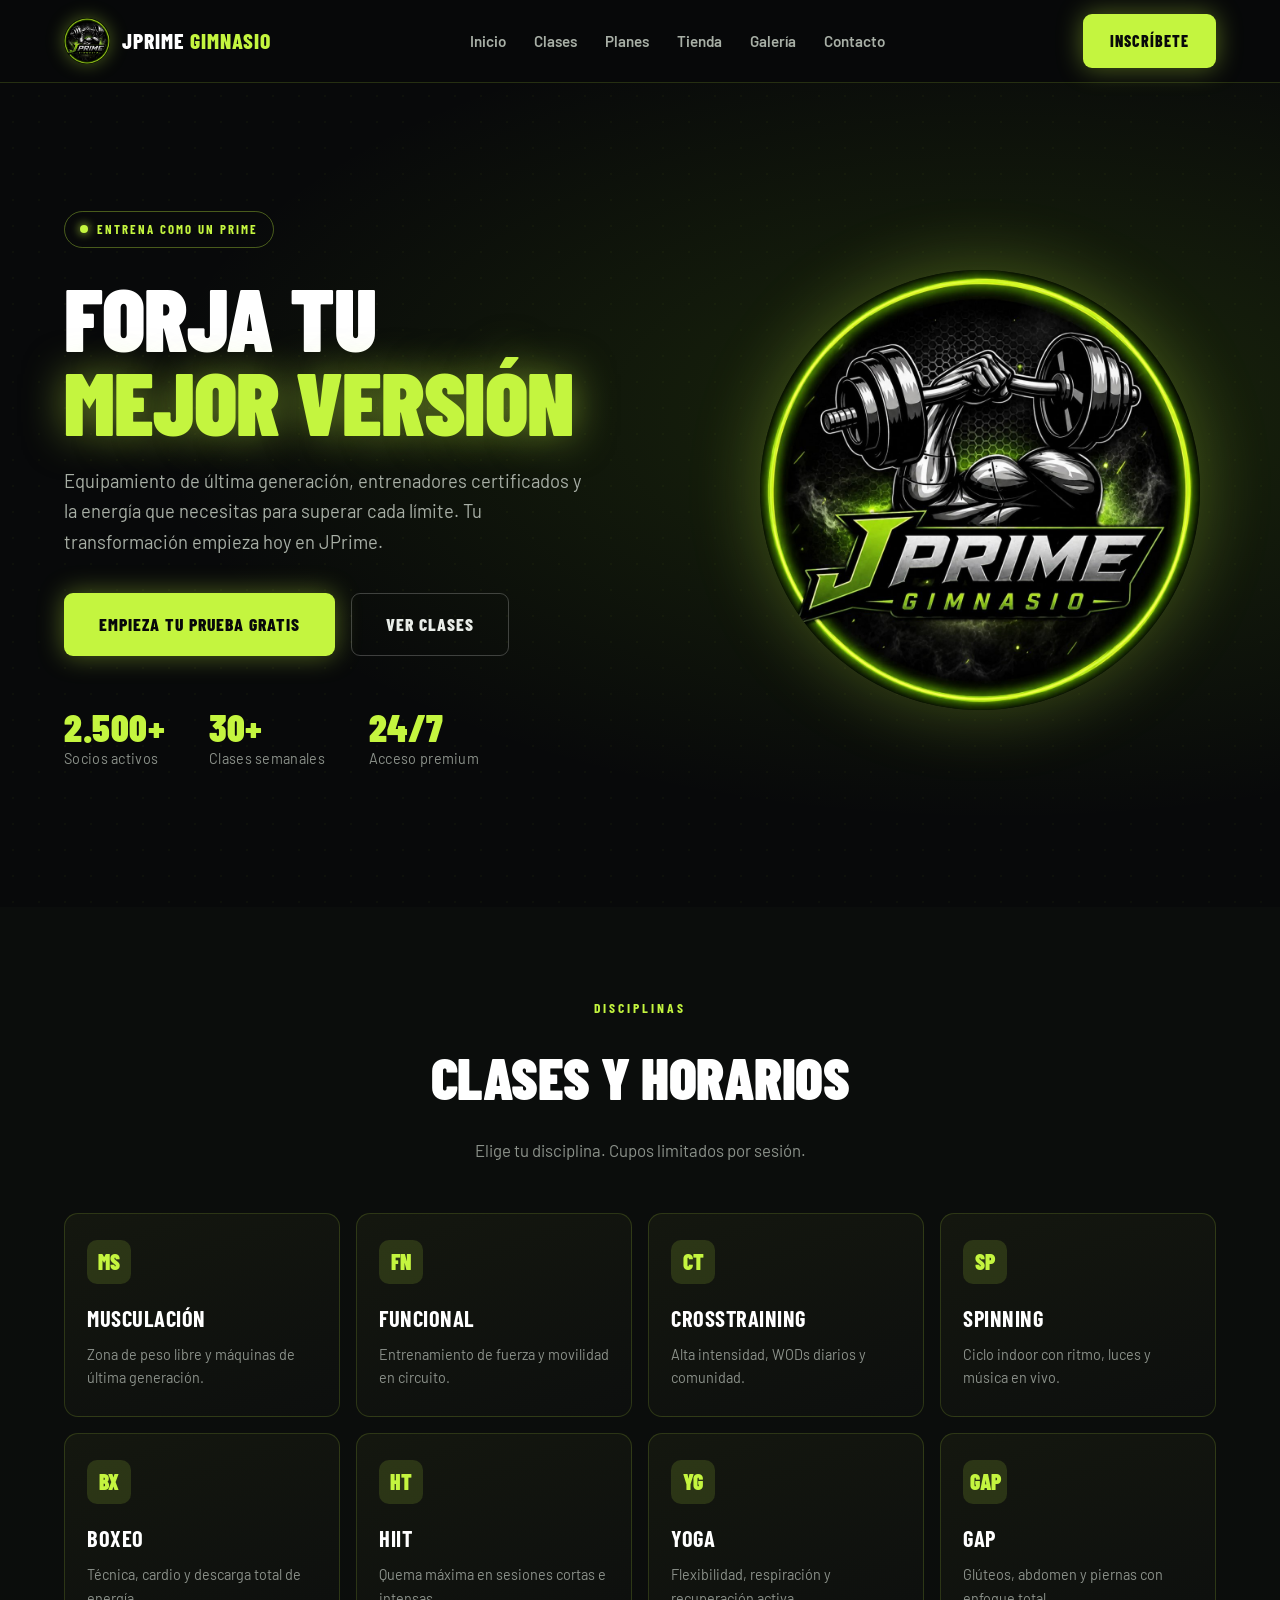
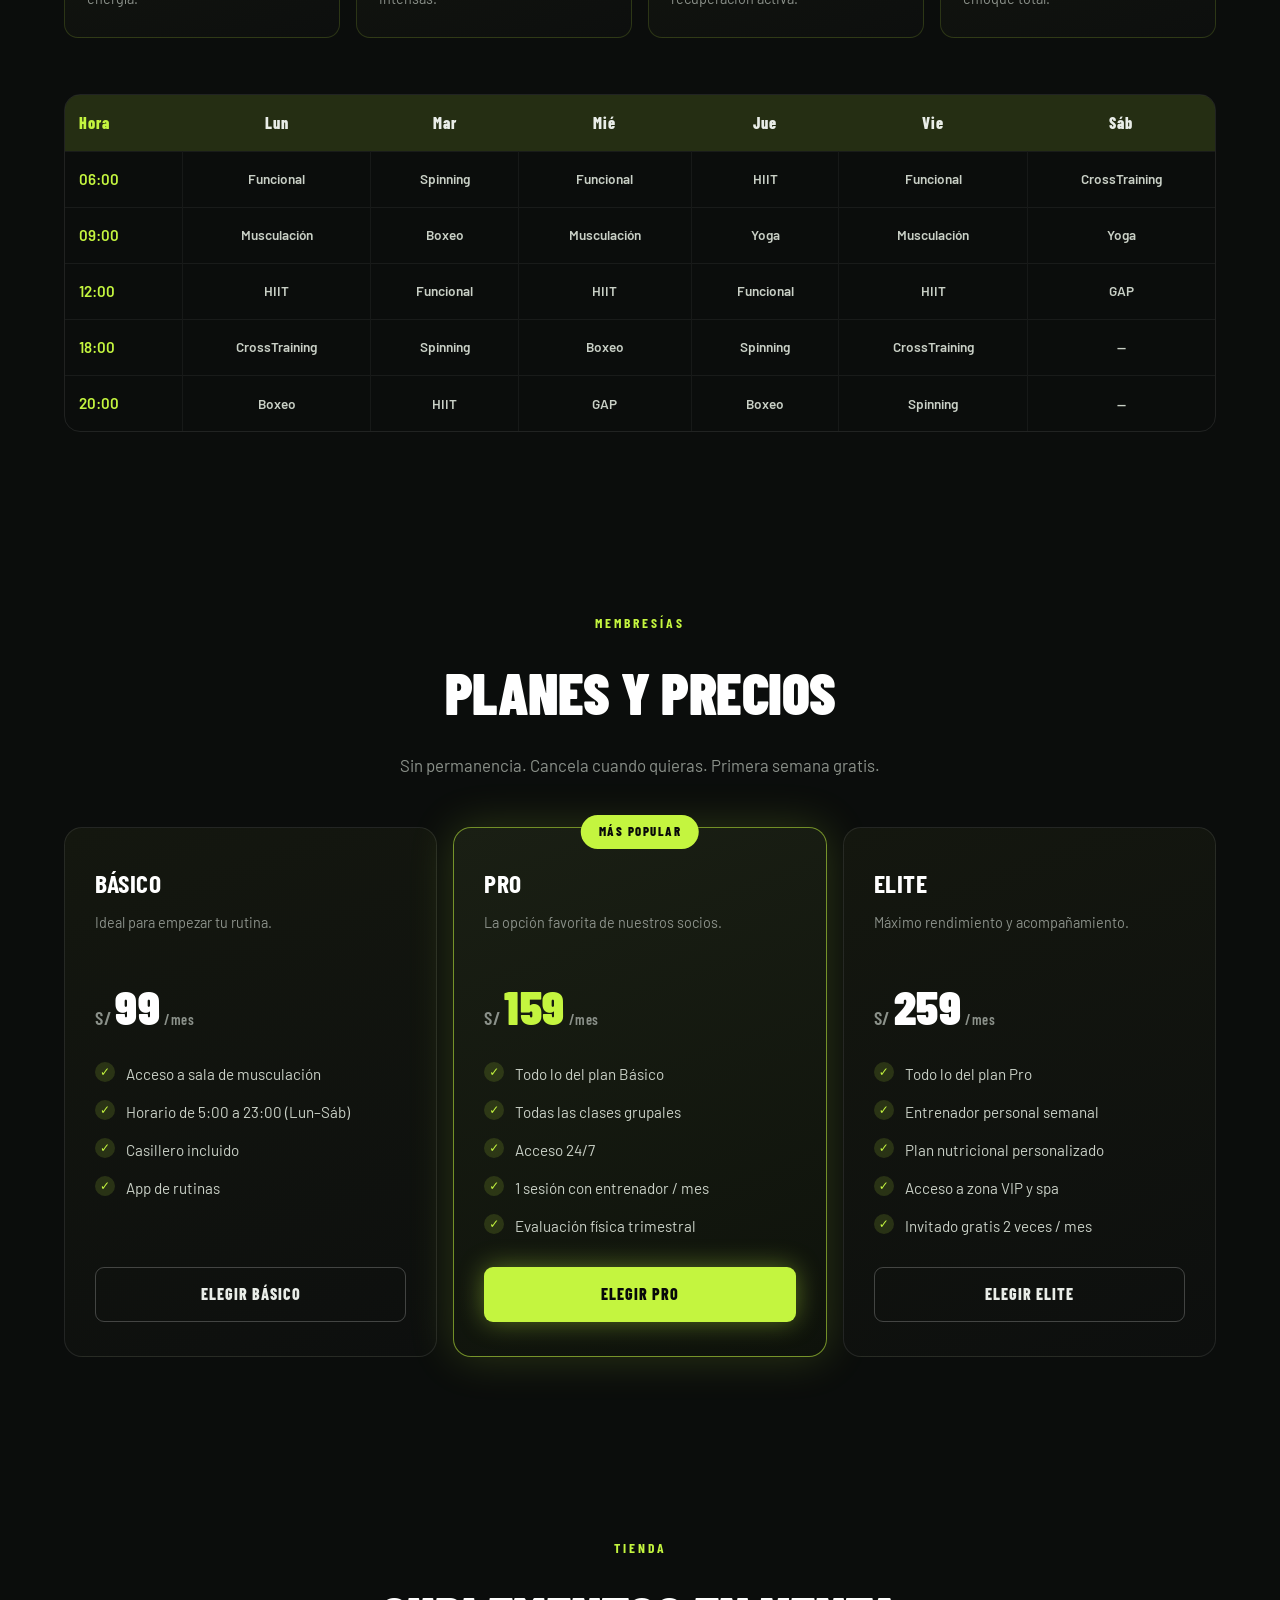
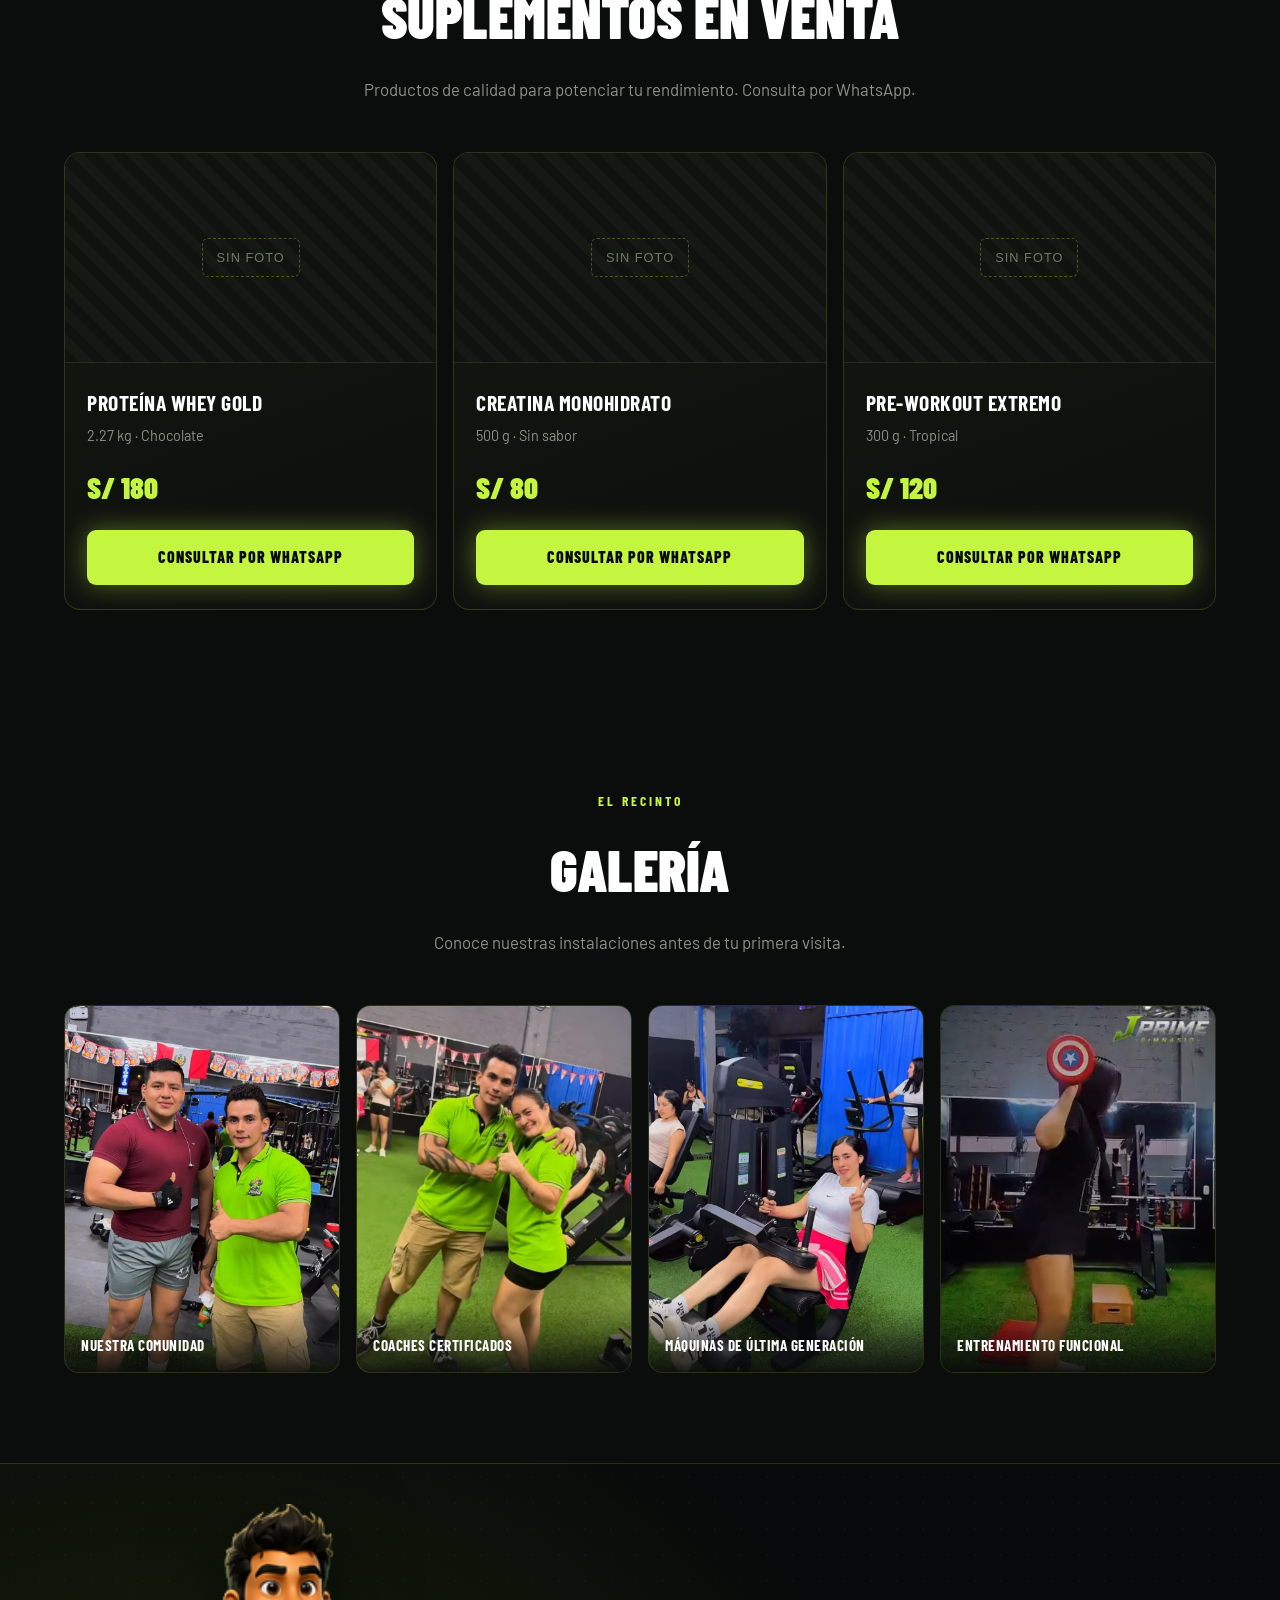
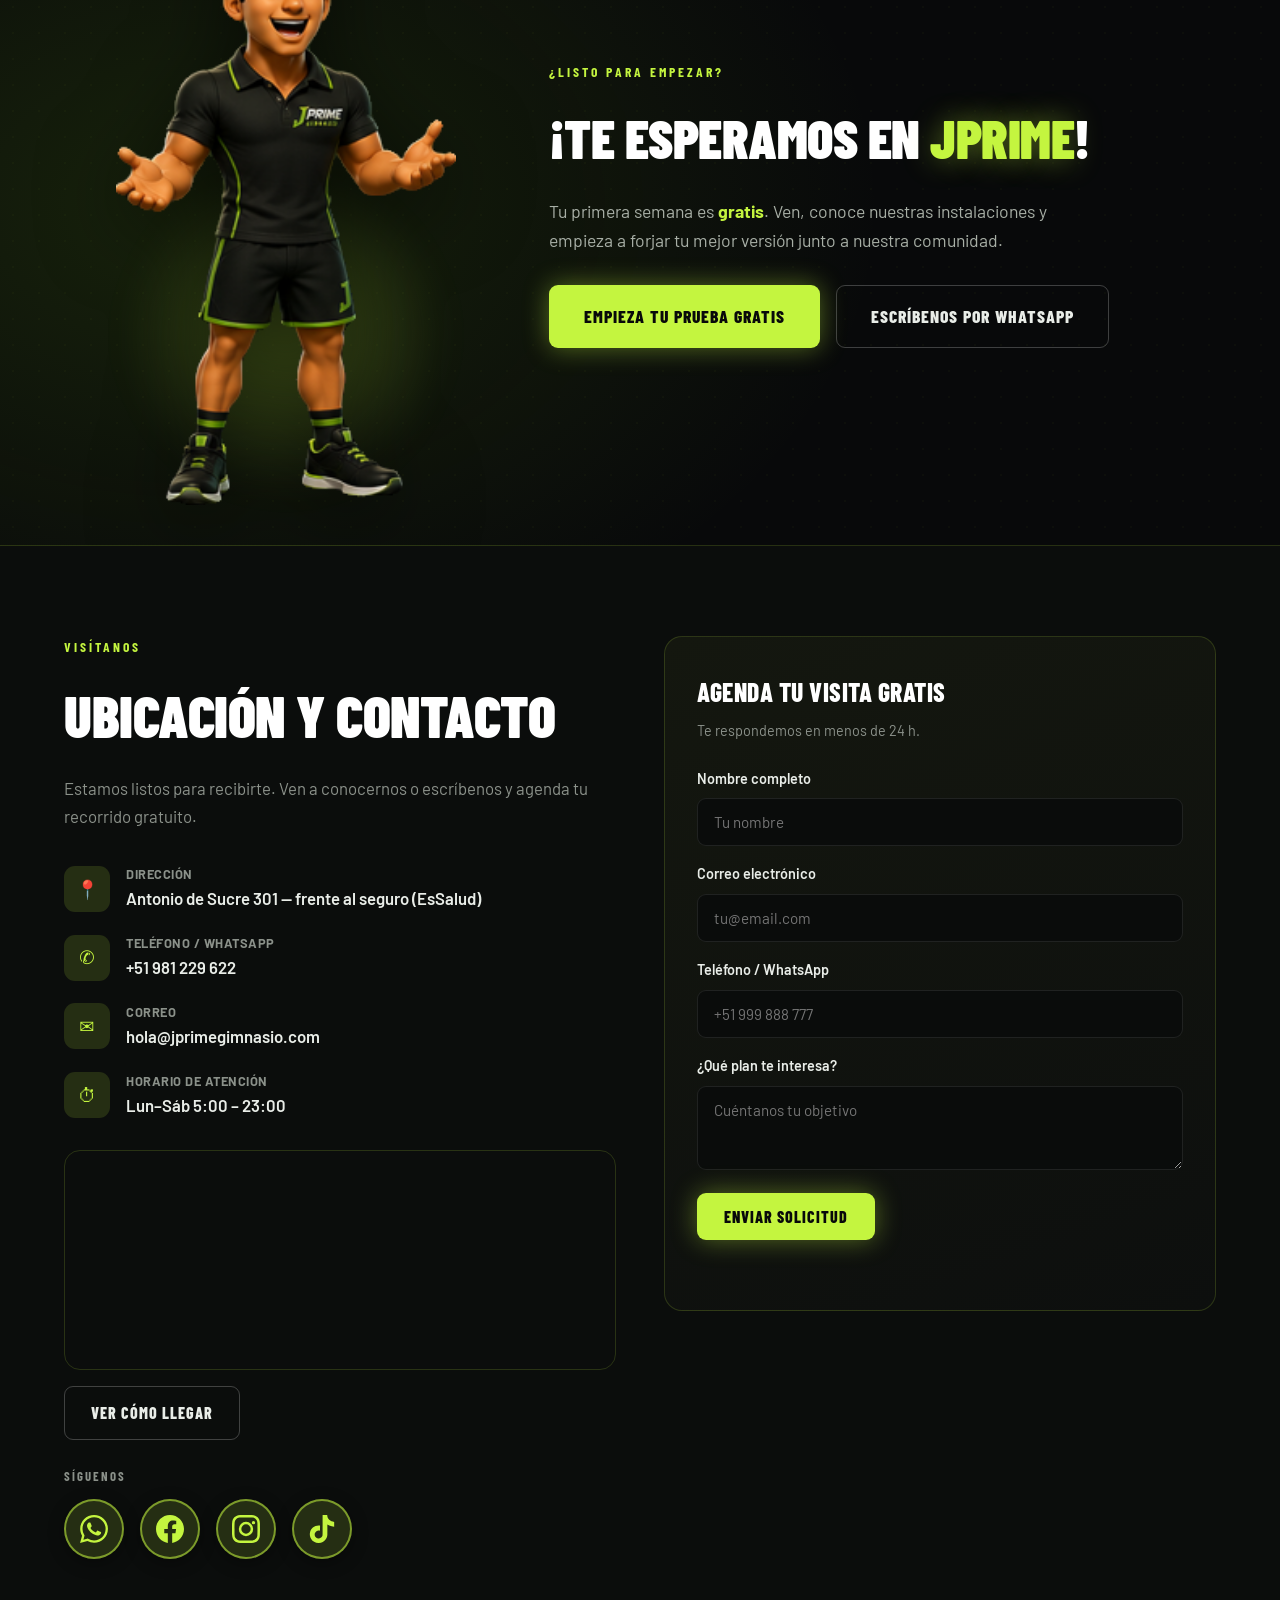
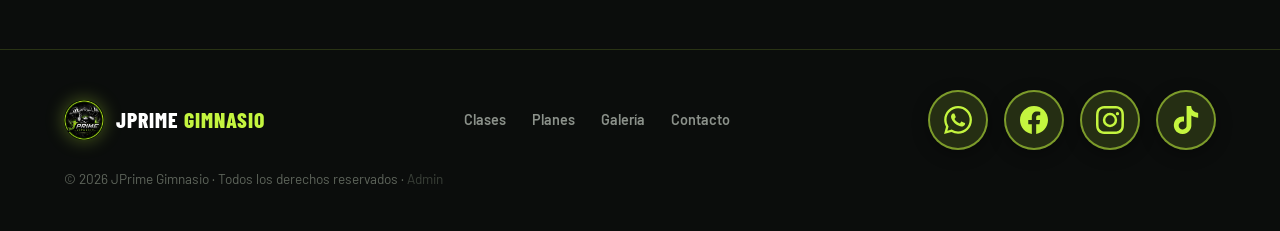
==== commit 02a08304: "Tienda de suplementos, mensajes de planes mejorados y panel de administrador - Mensajes de WhatsApp " ====
--- a/index.html
+++ b/index.html
@@ -25,6 +25,7 @@
           <li><a href="#inicio" class="nav__link">Inicio</a></li>
           <li><a href="#clases" class="nav__link">Clases</a></li>
           <li><a href="#planes" class="nav__link">Planes</a></li>
+          <li><a href="#suplementos" class="nav__link">Tienda</a></li>
           <li><a href="#galeria" class="nav__link">Galería</a></li>
           <li><a href="#contacto" class="nav__link">Contacto</a></li>
         </ul>
@@ -142,47 +143,19 @@
         <h2 class="section__title">Planes y precios</h2>
         <p class="section__subtitle">Sin permanencia. Cancela cuando quieras. Primera semana gratis.</p>
       </div>
-      <div class="grid grid--3 plans">
-        <article class="plan reveal" data-delay="1">
-          <h3 class="plan__name">Básico</h3>
-          <p class="plan__desc">Ideal para empezar tu rutina.</p>
-          <p class="plan__price"><span>S/</span>99<small>/mes</small></p>
-          <ul class="plan__features">
-            <li>Acceso a sala de musculación</li>
-            <li>Horario de 5:00 a 23:00 (Lun–Sáb)</li>
-            <li>Casillero incluido</li>
-            <li>App de rutinas</li>
-          </ul>
-          <a href="https://wa.me/51981229622?text=%C2%A1Hola%21%20Me%20interesa%20inscribirme%20en%20el%20Plan%20B%C3%A1sico%20%28S/%2099%20/%20mes%29%20de%20JPrime%20Gimnasio.%20%C2%BFMe%20pueden%20dar%20m%C3%A1s%20informaci%C3%B3n%3F" target="_blank" rel="noopener" class="btn btn--ghost plan__btn">Elegir básico</a>
-        </article>
-        <article class="plan plan--featured reveal" data-delay="2">
-          <span class="plan__badge">Más popular</span>
-          <h3 class="plan__name">Pro</h3>
-          <p class="plan__desc">La opción favorita de nuestros socios.</p>
-          <p class="plan__price"><span>S/</span>159<small>/mes</small></p>
-          <ul class="plan__features">
-            <li>Todo lo del plan Básico</li>
-            <li>Todas las clases grupales</li>
-            <li>Acceso 24/7</li>
-            <li>1 sesión con entrenador / mes</li>
-            <li>Evaluación física trimestral</li>
-          </ul>
-          <a href="https://wa.me/51981229622?text=%C2%A1Hola%21%20Me%20interesa%20inscribirme%20en%20el%20Plan%20Pro%20%28S/%20159%20/%20mes%29%20de%20JPrime%20Gimnasio.%20%C2%BFMe%20pueden%20dar%20m%C3%A1s%20informaci%C3%B3n%3F" target="_blank" rel="noopener" class="btn btn--primary plan__btn">Elegir pro</a>
-        </article>
-        <article class="plan reveal" data-delay="3">
-          <h3 class="plan__name">Elite</h3>
-          <p class="plan__desc">Máximo rendimiento y acompañamiento.</p>
-          <p class="plan__price"><span>S/</span>259<small>/mes</small></p>
-          <ul class="plan__features">
-            <li>Todo lo del plan Pro</li>
-            <li>Entrenador personal semanal</li>
-            <li>Plan nutricional personalizado</li>
-            <li>Acceso a zona VIP y spa</li>
-            <li>Invitado gratis 2 veces / mes</li>
-          </ul>
-          <a href="https://wa.me/51981229622?text=%C2%A1Hola%21%20Me%20interesa%20inscribirme%20en%20el%20Plan%20Elite%20%28S/%20259%20/%20mes%29%20de%20JPrime%20Gimnasio.%20%C2%BFMe%20pueden%20dar%20m%C3%A1s%20informaci%C3%B3n%3F" target="_blank" rel="noopener" class="btn btn--ghost plan__btn">Elegir elite</a>
-        </article>
-      </div>
+      <div class="grid grid--3 plans" id="plansGrid"></div>
+    </div>
+  </section>
+
+  <!-- Suplementos -->
+  <section class="section section--dark" id="suplementos">
+    <div class="container">
+      <div class="section__head reveal">
+        <p class="section__eyebrow">Tienda</p>
+        <h2 class="section__title">Suplementos en venta</h2>
+        <p class="section__subtitle">Productos de calidad para potenciar tu rendimiento. Consulta por WhatsApp.</p>
+      </div>
+      <div class="grid grid--3 supplements" id="supsGrid"></div>
     </div>
   </section>
 
@@ -195,20 +168,20 @@
         <p class="section__subtitle">Conoce nuestras instalaciones antes de tu primera visita.</p>
       </div>
       <div class="gallery reveal">
-        <figure class="gallery__item">
-          <img src="assets/gym-1.png" alt="Socios entrenando en JPrime Gimnasio" loading="lazy" />
+        <figure class="gallery__item" data-gal="0">
+          <img src="assets/gym-1.png" alt="Instalaciones de JPrime Gimnasio" loading="lazy" />
           <figcaption>Nuestra comunidad</figcaption>
         </figure>
-        <figure class="gallery__item">
-          <img src="assets/gym-2.png" alt="Equipo de entrenadores de JPrime Gimnasio" loading="lazy" />
+        <figure class="gallery__item" data-gal="1">
+          <img src="assets/gym-2.png" alt="Instalaciones de JPrime Gimnasio" loading="lazy" />
           <figcaption>Coaches certificados</figcaption>
         </figure>
-        <figure class="gallery__item">
-          <img src="assets/gym-3.png" alt="Zona de máquinas de JPrime Gimnasio" loading="lazy" />
+        <figure class="gallery__item" data-gal="2">
+          <img src="assets/gym-3.png" alt="Instalaciones de JPrime Gimnasio" loading="lazy" />
           <figcaption>Máquinas de última generación</figcaption>
         </figure>
-        <figure class="gallery__item">
-          <img src="assets/gym-4.png" alt="Entrenamiento funcional en JPrime Gimnasio" loading="lazy" />
+        <figure class="gallery__item" data-gal="3">
+          <img src="assets/gym-4.png" alt="Instalaciones de JPrime Gimnasio" loading="lazy" />
           <figcaption>Entrenamiento funcional</figcaption>
         </figure>
       </div>
@@ -257,7 +230,7 @@
           </li>
           <li>
             <span class="contact__icon">⏱</span>
-            <span><strong>Horario</strong>Lun–Sáb 5:00–23:00</span>
+            <span><strong>Horario de atención</strong><span data-horario>Lun–Sáb 5:00 – 23:00</span></span>
           </li>
         </ul>
         <div class="contact__map">
@@ -339,11 +312,13 @@
           <svg viewBox="0 0 24 24" aria-hidden="true"><path d="M12.53.02C13.84 0 15.14.01 16.44 0c.08 1.53.63 3.09 1.75 4.17 1.12 1.11 2.7 1.62 4.24 1.79v4.03c-1.44-.05-2.89-.35-4.2-.97-.57-.26-1.1-.59-1.62-.93-.01 2.92.01 5.84-.02 8.75-.08 1.4-.54 2.79-1.35 3.94-1.31 1.92-3.58 3.17-5.91 3.21-1.43.08-2.86-.31-4.08-1.03-2.02-1.19-3.44-3.37-3.65-5.71-.02-.5-.03-1-.01-1.49.18-1.9 1.12-3.72 2.58-4.96 1.66-1.44 3.98-2.13 6.15-1.72.02 1.48-.04 2.96-.04 4.44-.99-.32-2.15-.23-3.02.37-.63.41-1.11 1.04-1.36 1.75-.21.51-.15 1.07-.14 1.61.24 1.64 1.82 3.02 3.5 2.87 1.12-.01 2.19-.66 2.77-1.61.19-.33.4-.67.41-1.06.1-1.79.06-3.57.07-5.36.01-4.03-.01-8.05.02-12.07z"/></svg>
         </a>
       </div>
-      <p class="footer__text">© <span id="year"></span> JPrime Gimnasio · Todos los derechos reservados</p>
+      <p class="footer__text">© <span id="year"></span> JPrime Gimnasio · Todos los derechos reservados · <a href="admin.html" class="footer__admin">Admin</a></p>
     </div>
   </footer>
 
+  <script src="js/datos.js"></script>
   <script src="js/main.js"></script>
+  <script src="js/render.js"></script>
   <script src="js/animaciones.js"></script>
 </body>
 </html>
--- a/css/styles.css
+++ b/css/styles.css
@@ -195,6 +195,38 @@
   background: linear-gradient(to top, rgba(8, 9, 10, 0.9), transparent);
 }
 
+/* ===== Suplementos ===== */
+.supplement {
+  display: flex; flex-direction: column; overflow: hidden;
+  background: linear-gradient(160deg, var(--card-1), var(--card-2));
+  border: 1px solid var(--border-accent); border-radius: 16px;
+}
+.supplement__img {
+  height: 210px; background-size: cover; background-position: center;
+  background-color: #101210; border-bottom: 1px solid var(--border);
+}
+.supplement__img--empty {
+  display: flex; align-items: center; justify-content: center;
+  background-image: repeating-linear-gradient(45deg, #101210, #101210 10px, #151813 10px, #151813 20px);
+}
+.supplement__img--empty span {
+  font-family: 'Barlow Condensed', sans-serif; font-size: .8rem; letter-spacing: 1px;
+  color: #6f7a68; text-transform: uppercase; padding: 8px 14px;
+  border: 1px dashed rgba(196, 245, 63, 0.3); border-radius: 6px;
+}
+.supplement__body { display: flex; flex-direction: column; flex: 1; padding: 22px 22px 24px; }
+.supplement__name { font-size: 1.35rem; color: #fff; }
+.supplement__desc { color: var(--muted-2); font-size: .9rem; margin-top: 4px; }
+.supplement__price {
+  font-family: 'Barlow Condensed', sans-serif; font-weight: 900; font-size: 1.9rem;
+  color: var(--accent); margin: 14px 0 18px;
+}
+.supplement__btn { margin-top: auto; width: 100%; }
+
+/* Enlace discreto al panel admin */
+.footer__admin { color: #3a4038; transition: color .2s ease; }
+.footer__admin:hover { color: var(--accent); }
+
 /* ===== CTA con mascota ===== */
 .cta {
   position: relative; overflow: hidden;
--- a/css/animaciones.css
+++ b/css/animaciones.css
@@ -53,6 +53,9 @@
 .gallery__item { transition: transform .3s ease, border-color .3s ease; }
 .gallery__item:hover { transform: translateY(-4px); border-color: var(--accent); }
 
+.supplement { transition: transform .25s ease, border-color .25s ease; }
+.supplement:hover { transform: translateY(-6px); border-color: var(--accent); }
+
 .schedule tbody tr { transition: background .2s ease; }
 .schedule tbody tr:hover { background: rgba(196, 245, 63, 0.06); }
 
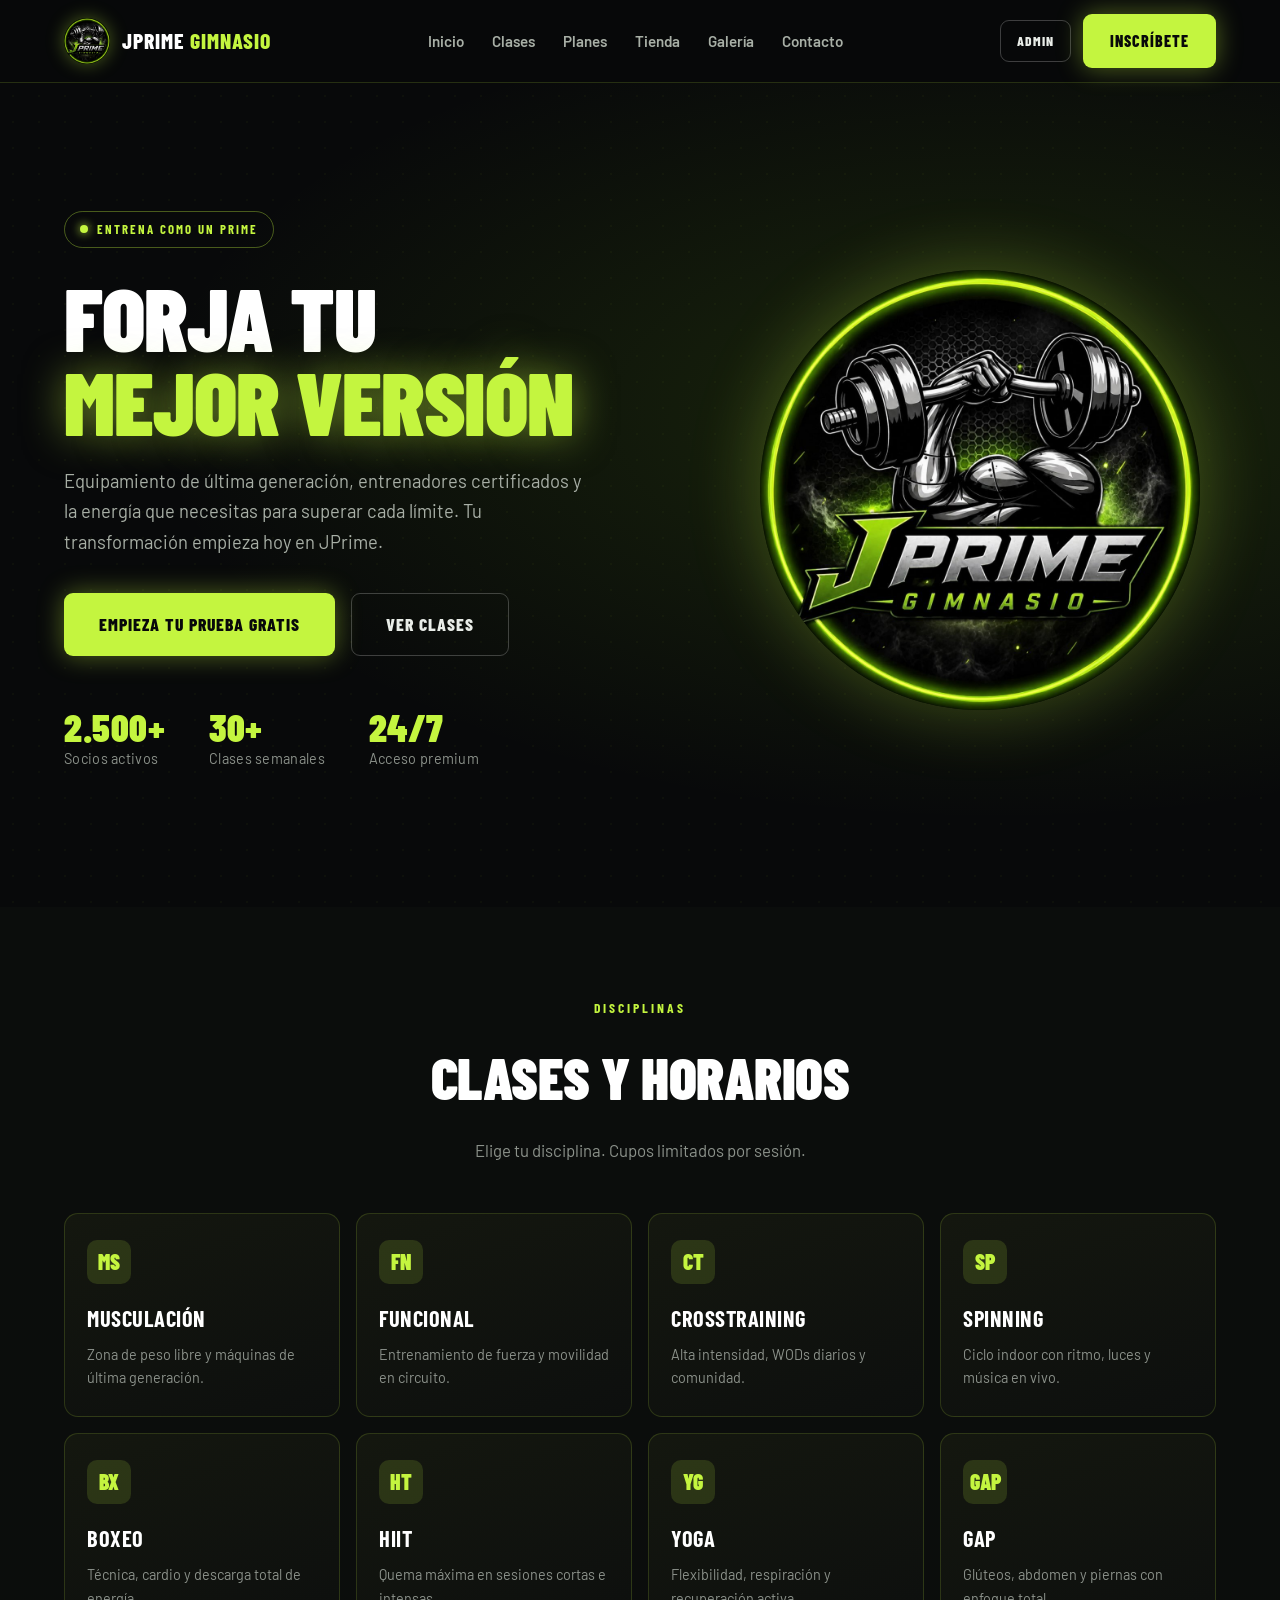
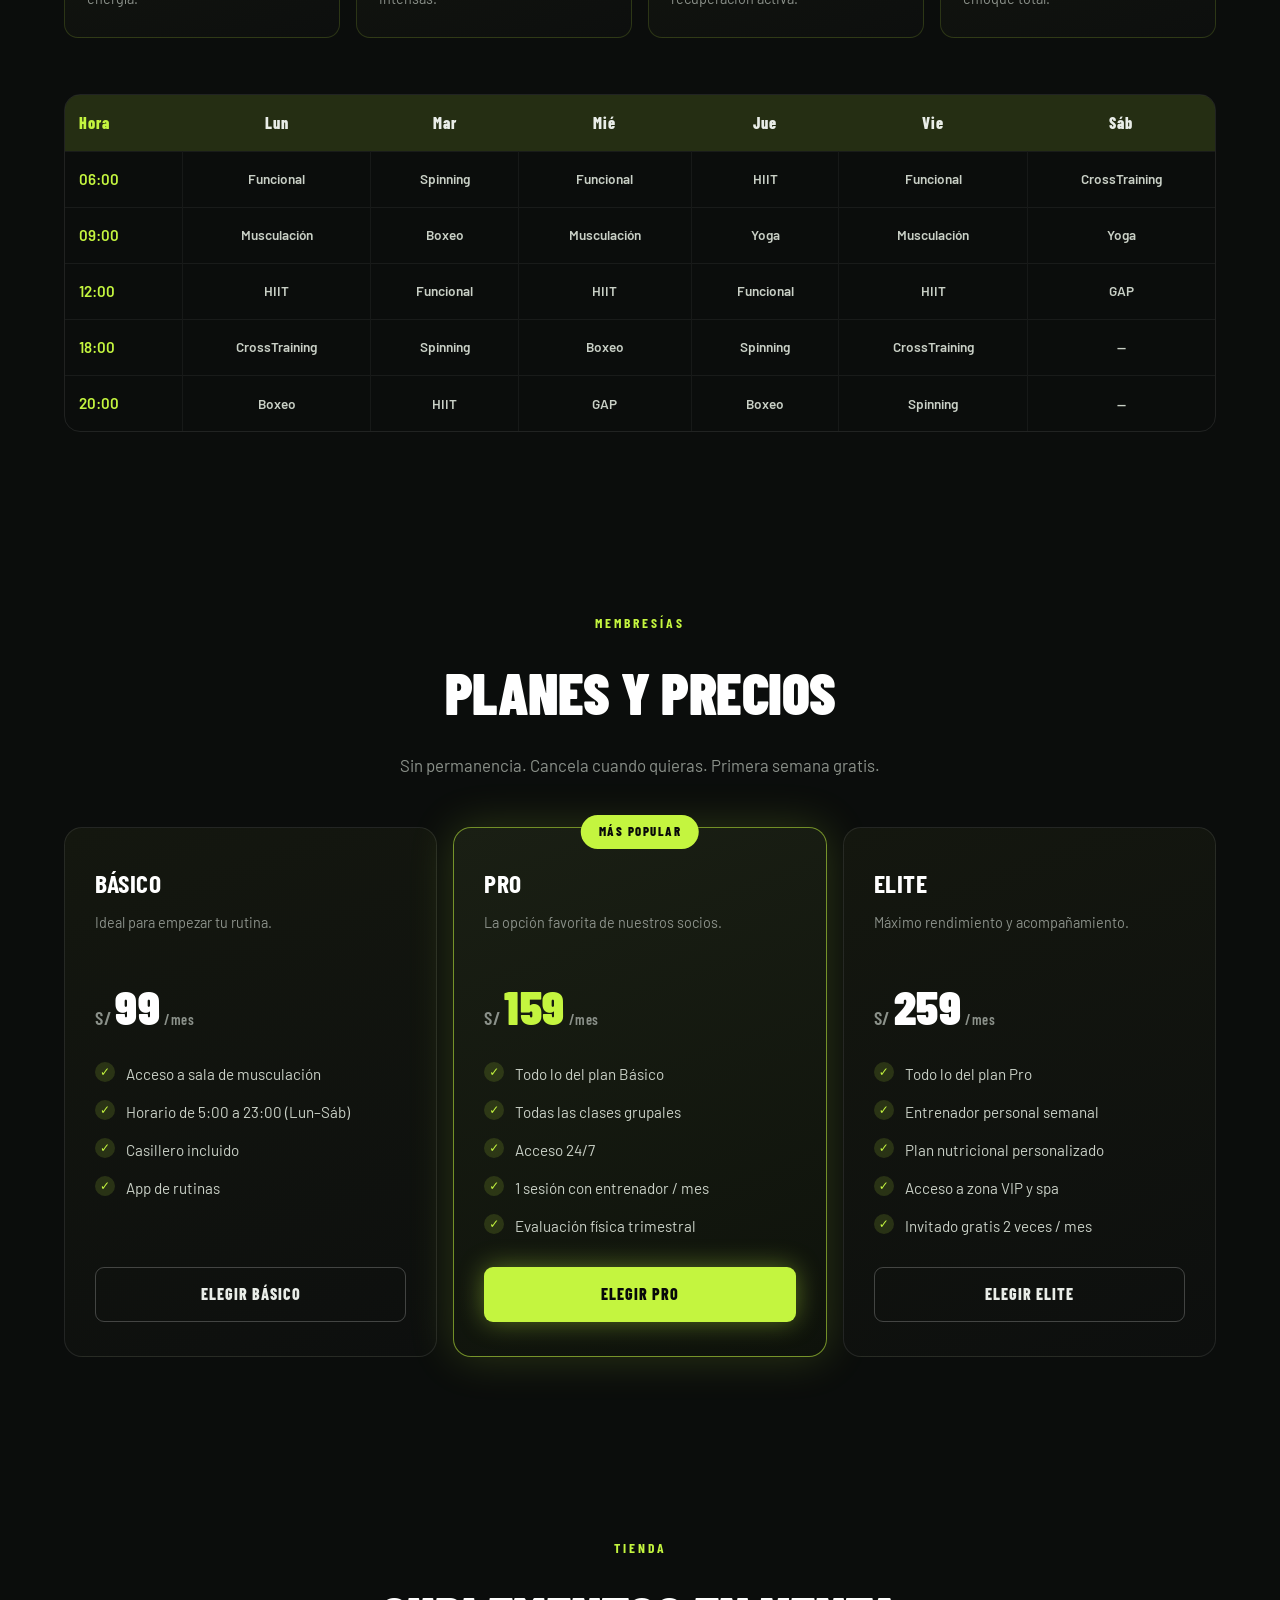
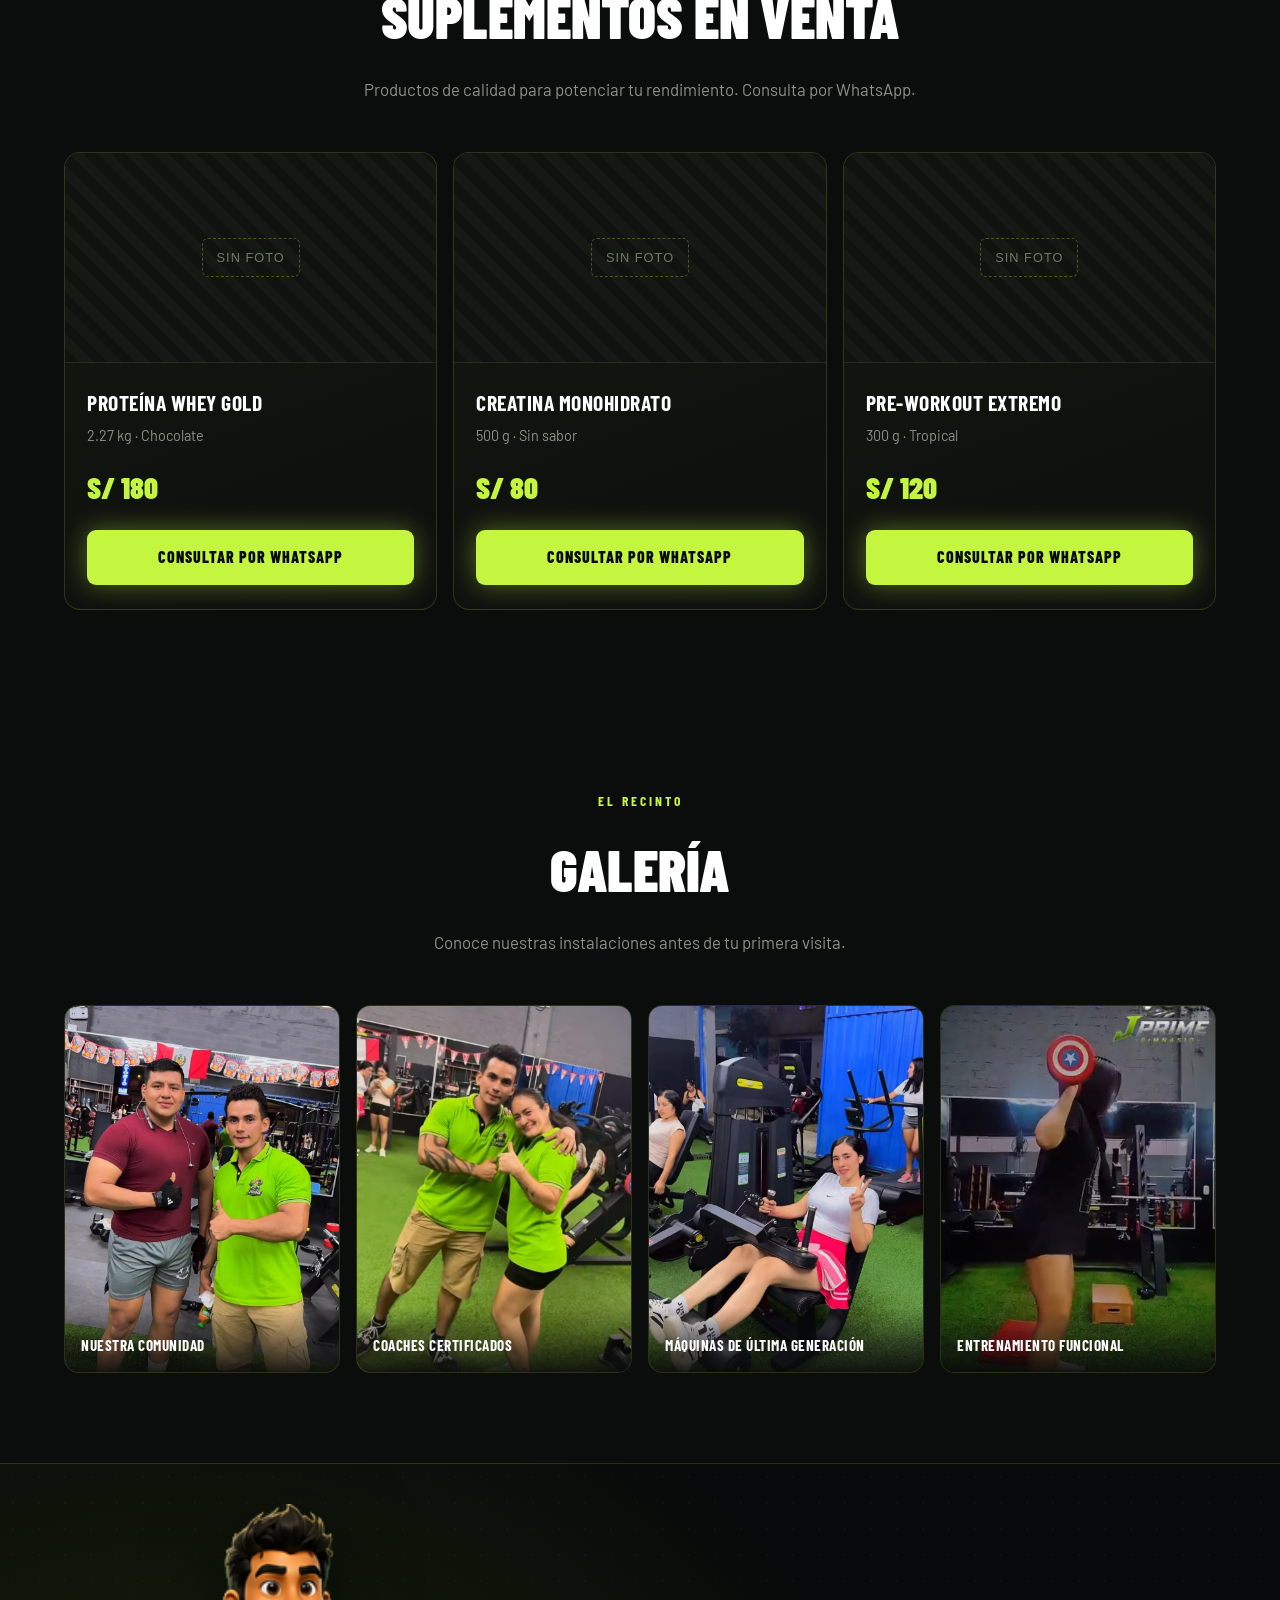
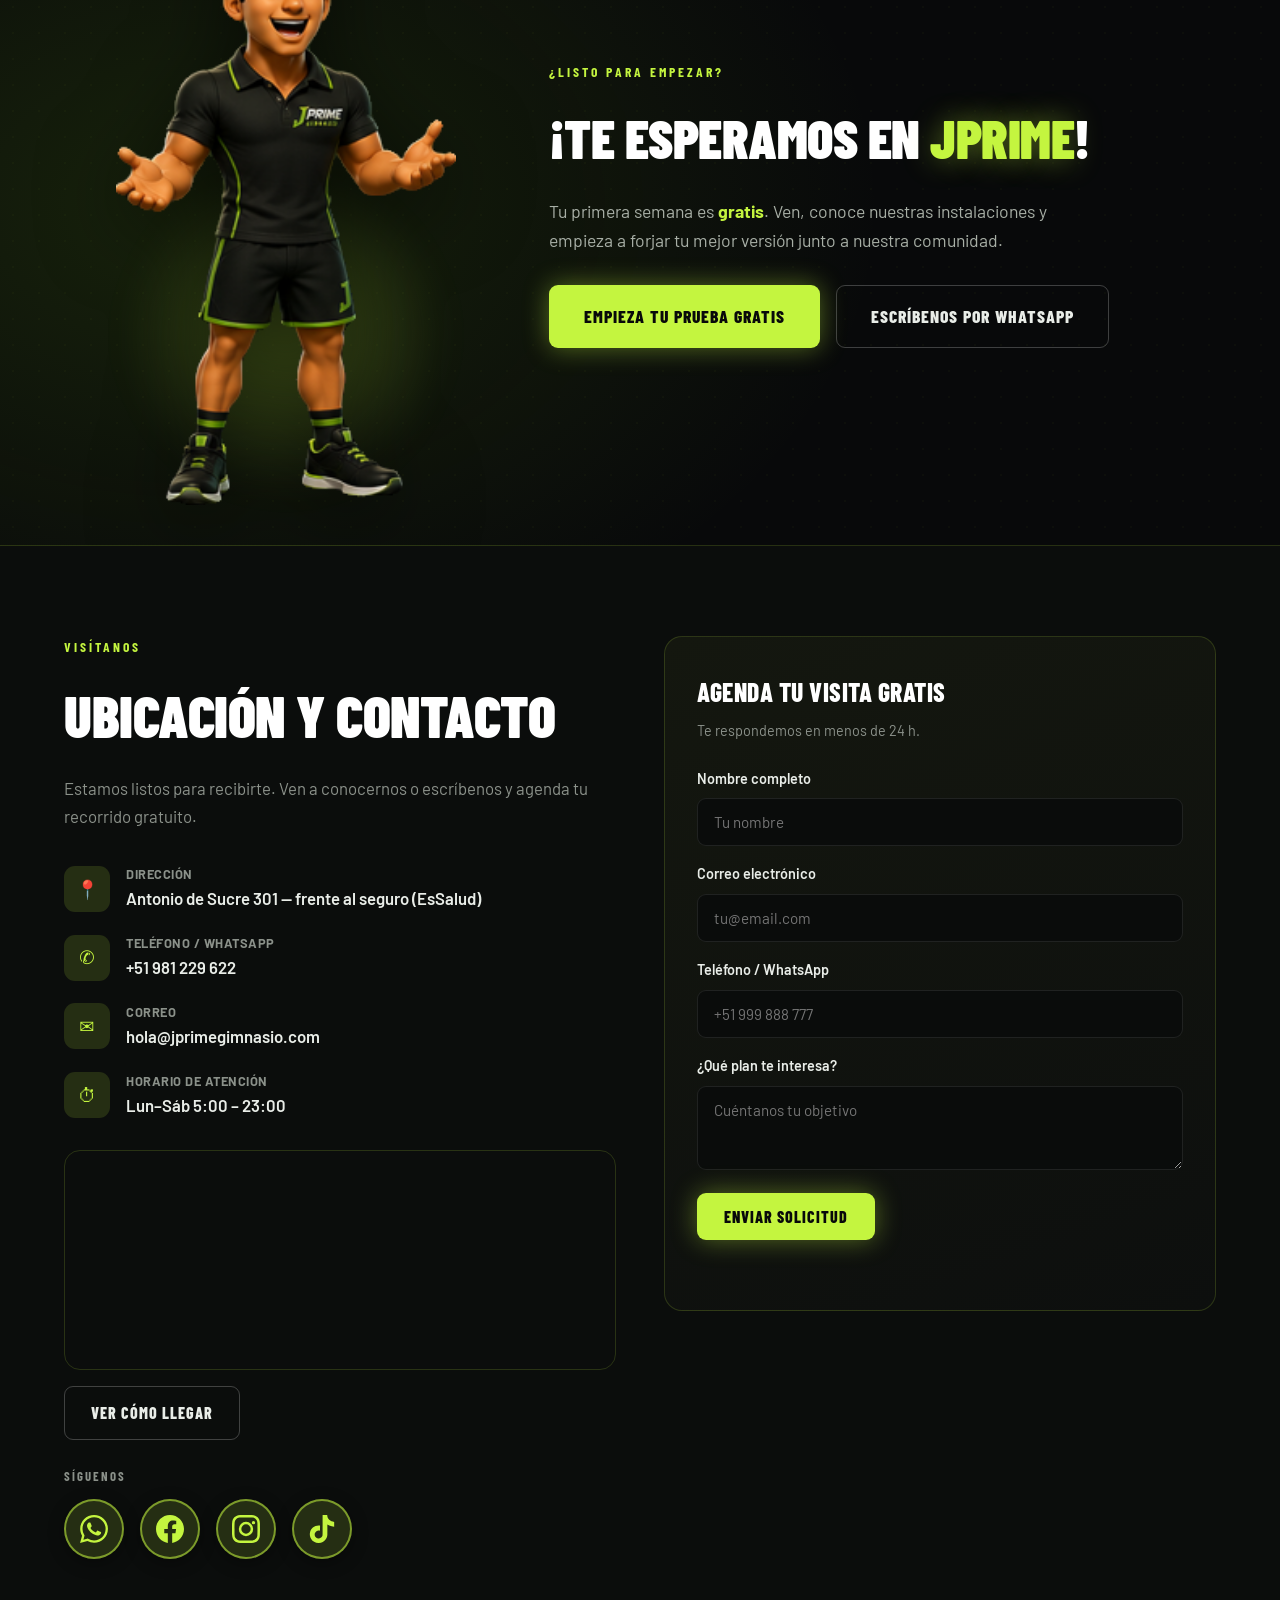
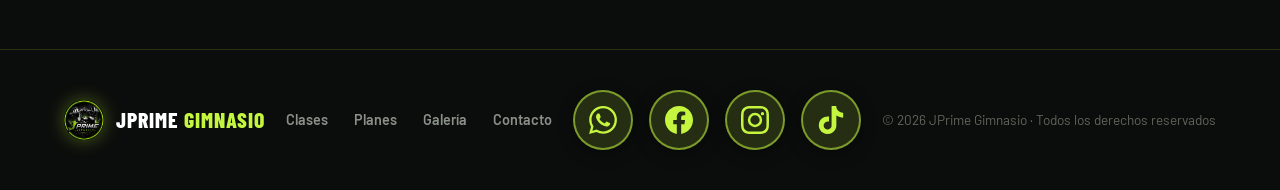
==== commit af2ca639: "Botón Admin en el header y edición de clases + horario de clases - El acceso "Admin" ahora está arri" ====
--- a/index.html
+++ b/index.html
@@ -29,9 +29,13 @@
           <li><a href="#galeria" class="nav__link">Galería</a></li>
           <li><a href="#contacto" class="nav__link">Contacto</a></li>
         </ul>
+        <a href="admin.html" class="btn btn--ghost nav__cta">Admin</a>
         <a href="#planes" class="btn btn--primary nav__cta">Inscríbete</a>
       </nav>
-      <a href="#planes" class="btn btn--primary header__cta">Inscríbete</a>
+      <div class="header__actions">
+        <a href="admin.html" class="btn btn--ghost btn--sm header__admin">Admin</a>
+        <a href="#planes" class="btn btn--primary header__cta">Inscríbete</a>
+      </div>
       <button class="nav__toggle" id="navToggle" aria-label="Abrir menú">
         <span></span><span></span><span></span>
       </button>
@@ -75,63 +79,9 @@
         <p class="section__subtitle">Elige tu disciplina. Cupos limitados por sesión.</p>
       </div>
 
-      <div class="grid grid--4 disciplines">
-        <article class="discipline reveal" data-delay="1">
-          <div class="discipline__icon">MS</div>
-          <h3 class="discipline__title">Musculación</h3>
-          <p class="discipline__text">Zona de peso libre y máquinas de última generación.</p>
-        </article>
-        <article class="discipline reveal" data-delay="2">
-          <div class="discipline__icon">FN</div>
-          <h3 class="discipline__title">Funcional</h3>
-          <p class="discipline__text">Entrenamiento de fuerza y movilidad en circuito.</p>
-        </article>
-        <article class="discipline reveal" data-delay="3">
-          <div class="discipline__icon">CT</div>
-          <h3 class="discipline__title">CrossTraining</h3>
-          <p class="discipline__text">Alta intensidad, WODs diarios y comunidad.</p>
-        </article>
-        <article class="discipline reveal" data-delay="4">
-          <div class="discipline__icon">SP</div>
-          <h3 class="discipline__title">Spinning</h3>
-          <p class="discipline__text">Ciclo indoor con ritmo, luces y música en vivo.</p>
-        </article>
-        <article class="discipline reveal" data-delay="5">
-          <div class="discipline__icon">BX</div>
-          <h3 class="discipline__title">Boxeo</h3>
-          <p class="discipline__text">Técnica, cardio y descarga total de energía.</p>
-        </article>
-        <article class="discipline reveal" data-delay="6">
-          <div class="discipline__icon">HT</div>
-          <h3 class="discipline__title">HIIT</h3>
-          <p class="discipline__text">Quema máxima en sesiones cortas e intensas.</p>
-        </article>
-        <article class="discipline reveal" data-delay="7">
-          <div class="discipline__icon">YG</div>
-          <h3 class="discipline__title">Yoga</h3>
-          <p class="discipline__text">Flexibilidad, respiración y recuperación activa.</p>
-        </article>
-        <article class="discipline reveal" data-delay="8">
-          <div class="discipline__icon">GAP</div>
-          <h3 class="discipline__title">GAP</h3>
-          <p class="discipline__text">Glúteos, abdomen y piernas con enfoque total.</p>
-        </article>
-      </div>
-
-      <div class="table-wrap reveal">
-        <table class="schedule">
-          <thead>
-            <tr><th>Hora</th><th>Lun</th><th>Mar</th><th>Mié</th><th>Jue</th><th>Vie</th><th>Sáb</th></tr>
-          </thead>
-          <tbody>
-            <tr><td>06:00</td><td>Funcional</td><td>Spinning</td><td>Funcional</td><td>HIIT</td><td>Funcional</td><td>CrossTraining</td></tr>
-            <tr><td>09:00</td><td>Musculación</td><td>Boxeo</td><td>Musculación</td><td>Yoga</td><td>Musculación</td><td>Yoga</td></tr>
-            <tr><td>12:00</td><td>HIIT</td><td>Funcional</td><td>HIIT</td><td>Funcional</td><td>HIIT</td><td>GAP</td></tr>
-            <tr><td>18:00</td><td>CrossTraining</td><td>Spinning</td><td>Boxeo</td><td>Spinning</td><td>CrossTraining</td><td>—</td></tr>
-            <tr><td>20:00</td><td>Boxeo</td><td>HIIT</td><td>GAP</td><td>Boxeo</td><td>Spinning</td><td>—</td></tr>
-          </tbody>
-        </table>
-      </div>
+      <div class="grid grid--4 disciplines" id="disciplinesGrid"></div>
+
+      <div class="table-wrap reveal" id="scheduleWrap"></div>
     </div>
   </section>
 
@@ -312,7 +262,7 @@
           <svg viewBox="0 0 24 24" aria-hidden="true"><path d="M12.53.02C13.84 0 15.14.01 16.44 0c.08 1.53.63 3.09 1.75 4.17 1.12 1.11 2.7 1.62 4.24 1.79v4.03c-1.44-.05-2.89-.35-4.2-.97-.57-.26-1.1-.59-1.62-.93-.01 2.92.01 5.84-.02 8.75-.08 1.4-.54 2.79-1.35 3.94-1.31 1.92-3.58 3.17-5.91 3.21-1.43.08-2.86-.31-4.08-1.03-2.02-1.19-3.44-3.37-3.65-5.71-.02-.5-.03-1-.01-1.49.18-1.9 1.12-3.72 2.58-4.96 1.66-1.44 3.98-2.13 6.15-1.72.02 1.48-.04 2.96-.04 4.44-.99-.32-2.15-.23-3.02.37-.63.41-1.11 1.04-1.36 1.75-.21.51-.15 1.07-.14 1.61.24 1.64 1.82 3.02 3.5 2.87 1.12-.01 2.19-.66 2.77-1.61.19-.33.4-.67.41-1.06.1-1.79.06-3.57.07-5.36.01-4.03-.01-8.05.02-12.07z"/></svg>
         </a>
       </div>
-      <p class="footer__text">© <span id="year"></span> JPrime Gimnasio · Todos los derechos reservados · <a href="admin.html" class="footer__admin">Admin</a></p>
+      <p class="footer__text">© <span id="year"></span> JPrime Gimnasio · Todos los derechos reservados</p>
     </div>
   </footer>
 
--- a/css/styles.css
+++ b/css/styles.css
@@ -49,6 +49,7 @@
   border: 1px solid transparent;
 }
 .btn--lg { padding: 16px 34px; font-size: 1.1rem; }
+.btn--sm { padding: 9px 16px; font-size: .85rem; }
 .btn--primary { background: var(--accent); color: var(--bg); box-shadow: 0 0 26px rgba(196, 245, 63, 0.4); }
 .btn--ghost { border-color: rgba(255, 255, 255, 0.22); color: var(--text); background: transparent; }
 
@@ -61,6 +62,7 @@
   border-bottom: 1px solid var(--border-accent);
 }
 .header__inner { display: flex; align-items: center; justify-content: space-between; gap: 20px; }
+.header__actions { display: flex; align-items: center; gap: 12px; }
 .logo { display: flex; align-items: center; gap: 12px; }
 .logo__mark { width: 46px; height: 46px; border-radius: 50%; box-shadow: 0 0 18px rgba(196, 245, 63, 0.35); }
 .logo--sm .logo__mark { width: 40px; height: 40px; }
@@ -223,10 +225,6 @@
 }
 .supplement__btn { margin-top: auto; width: 100%; }
 
-/* Enlace discreto al panel admin */
-.footer__admin { color: #3a4038; transition: color .2s ease; }
-.footer__admin:hover { color: var(--accent); }
-
 /* ===== CTA con mascota ===== */
 .cta {
   position: relative; overflow: hidden;
@@ -337,7 +335,7 @@
   .cta__text { margin: 0 auto; }
 }
 @media (max-width: 760px) {
-  .header__cta { display: none; }
+  .header__cta, .header__actions { display: none; }
   .nav {
     position: fixed; top: 0; right: -100%; width: 78%; max-width: 320px; height: 100vh;
     display: flex; flex-direction: column; align-items: flex-start; gap: 34px;
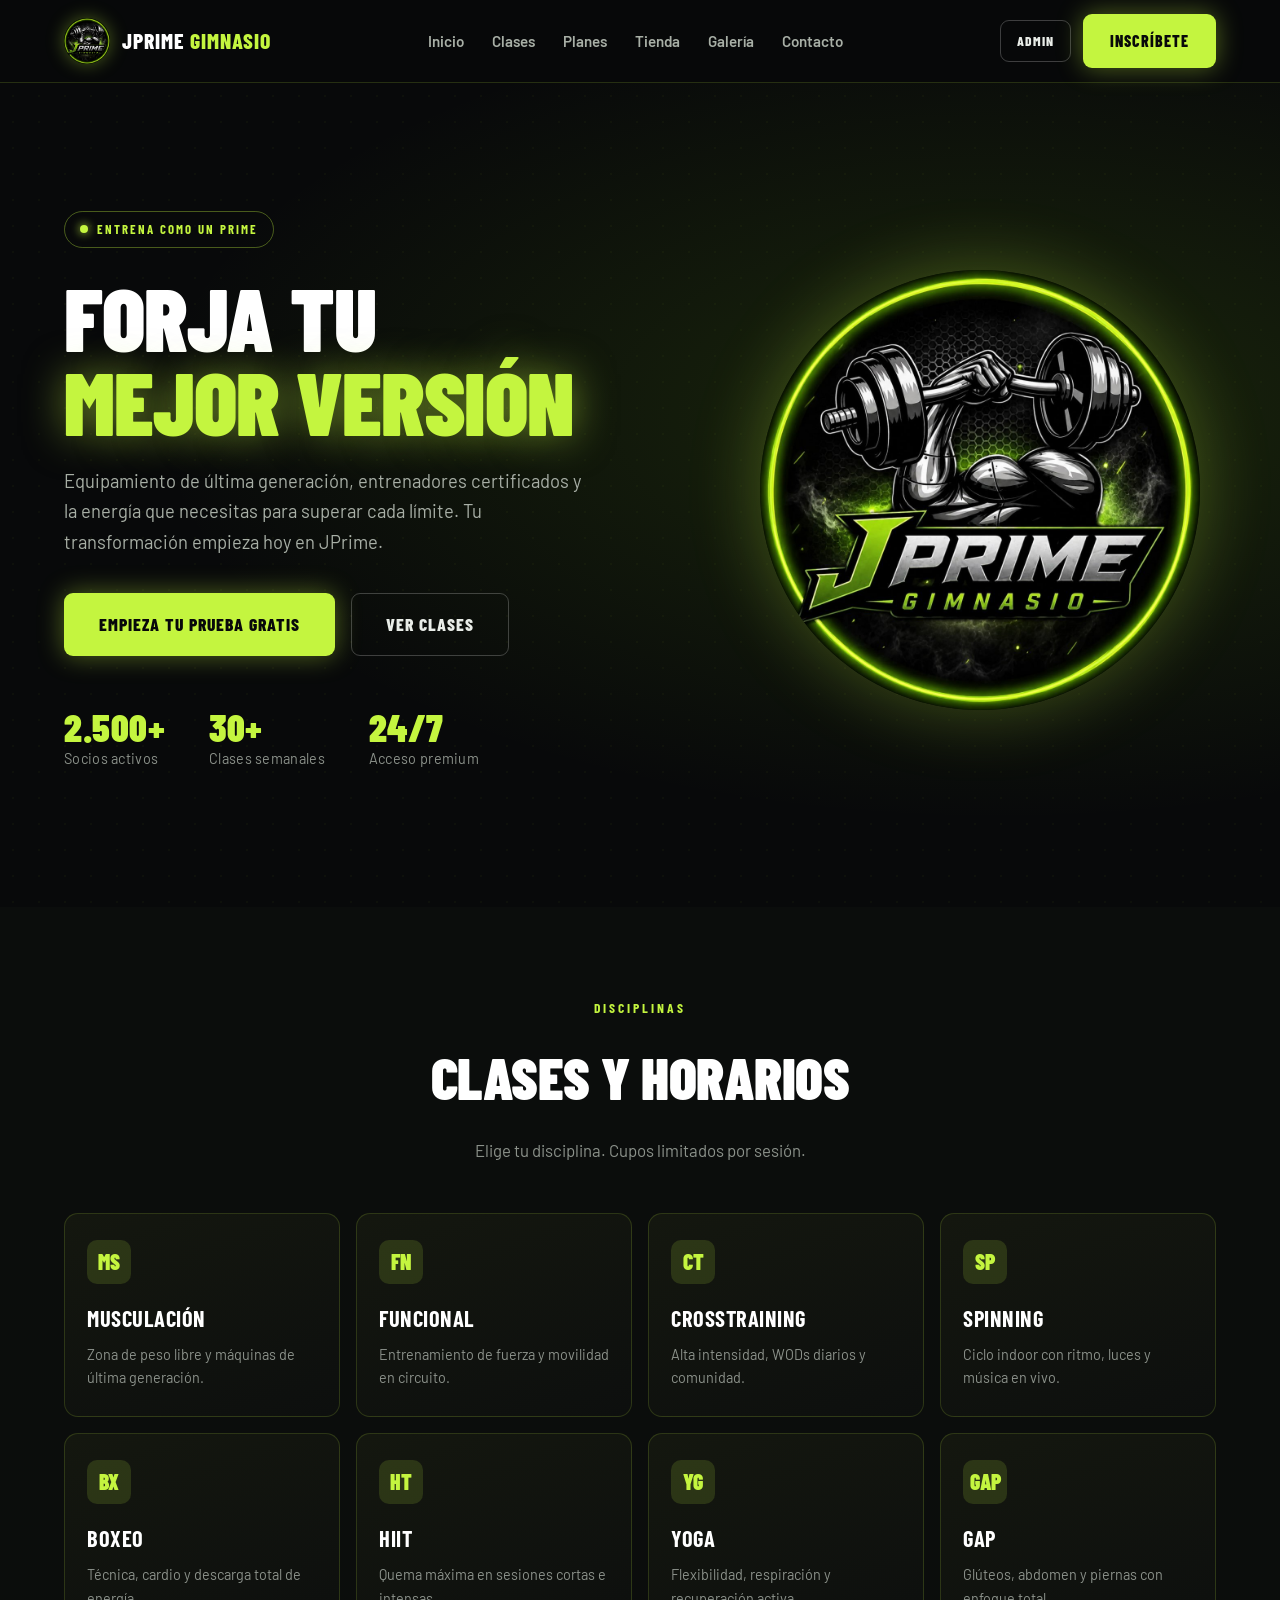
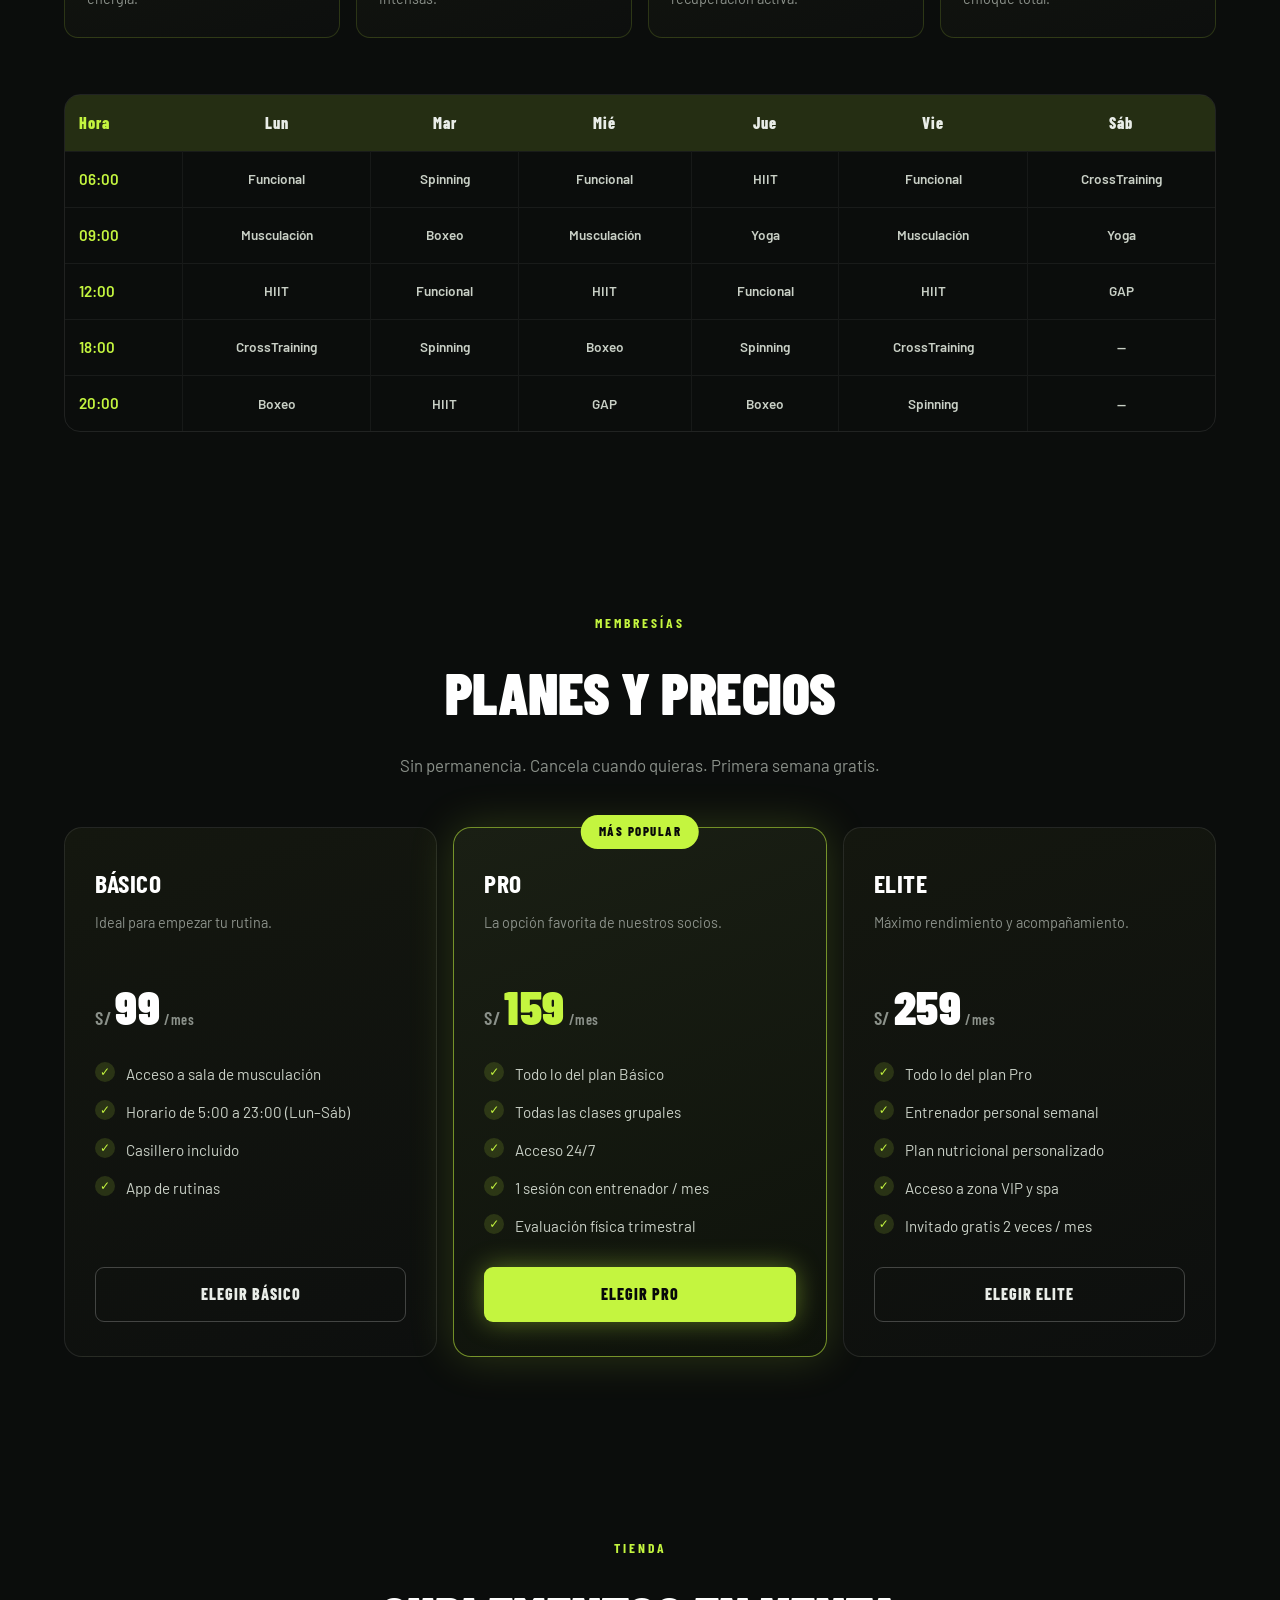
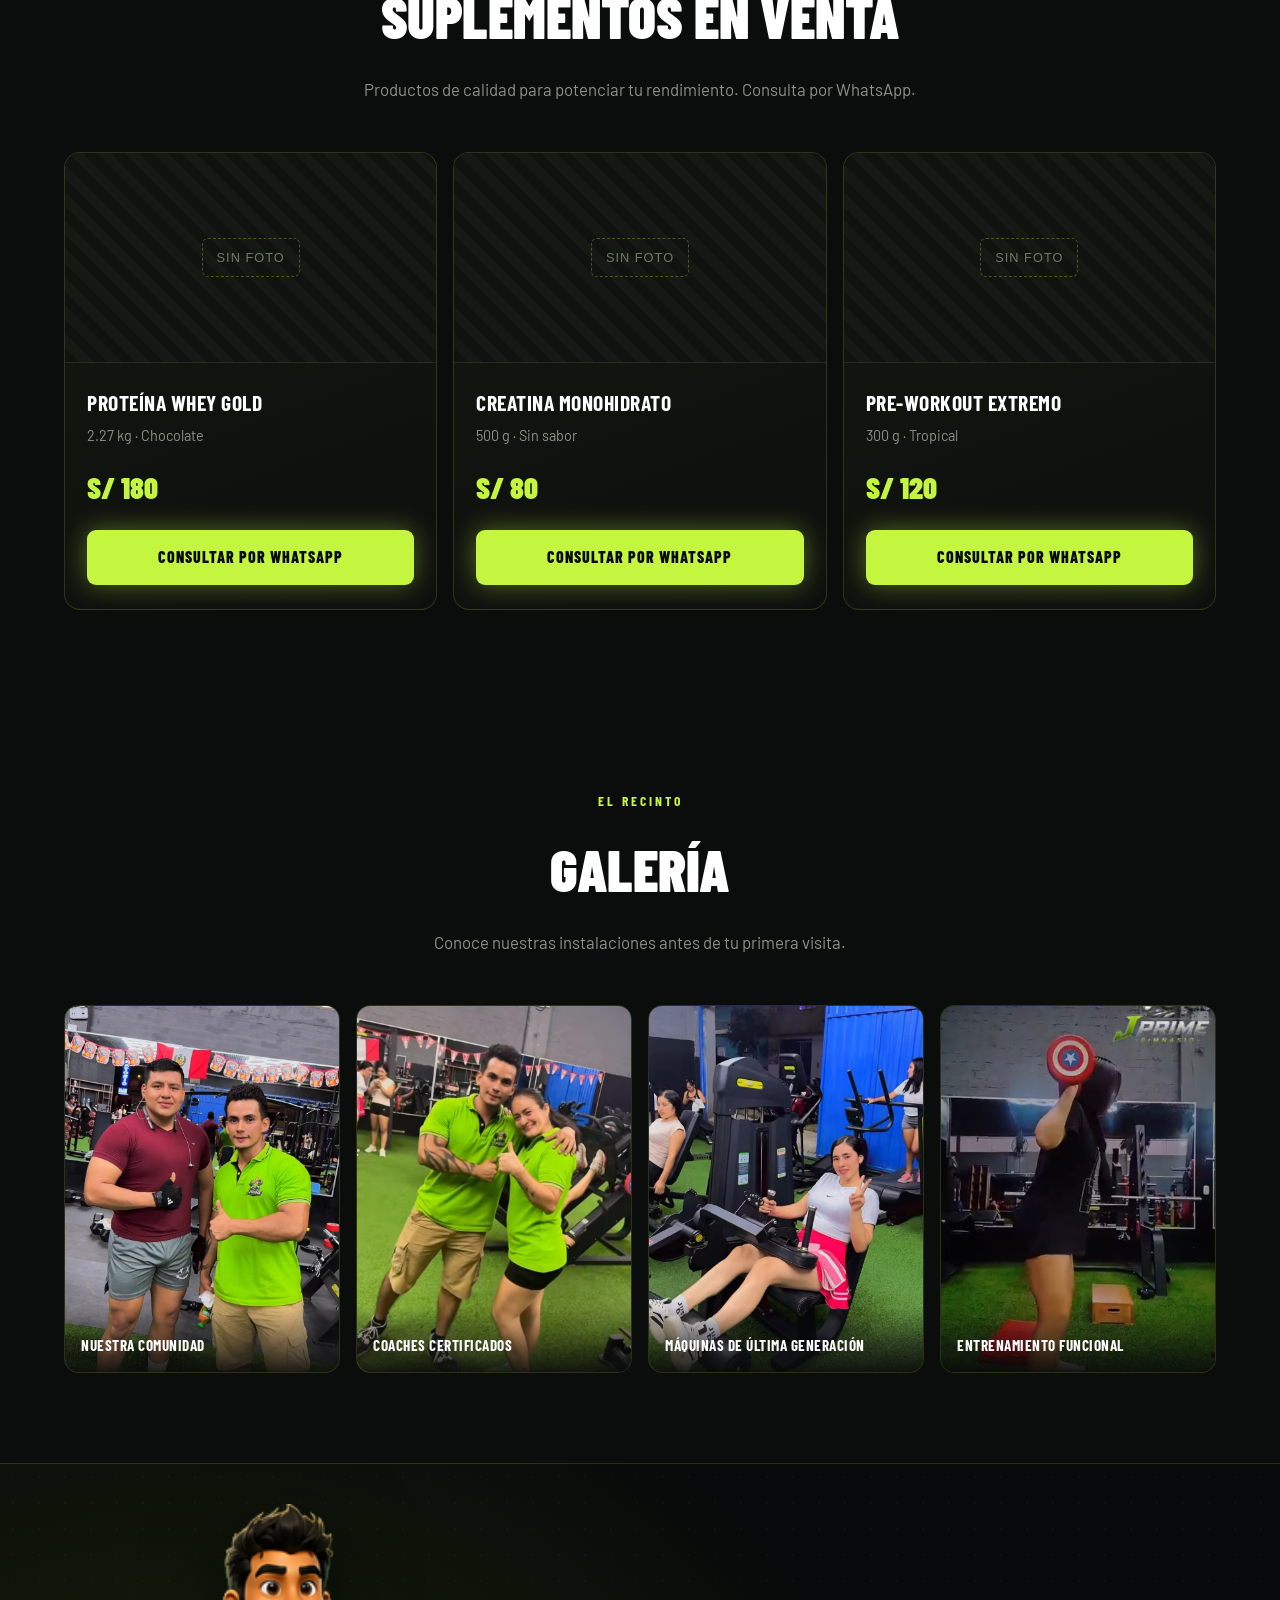
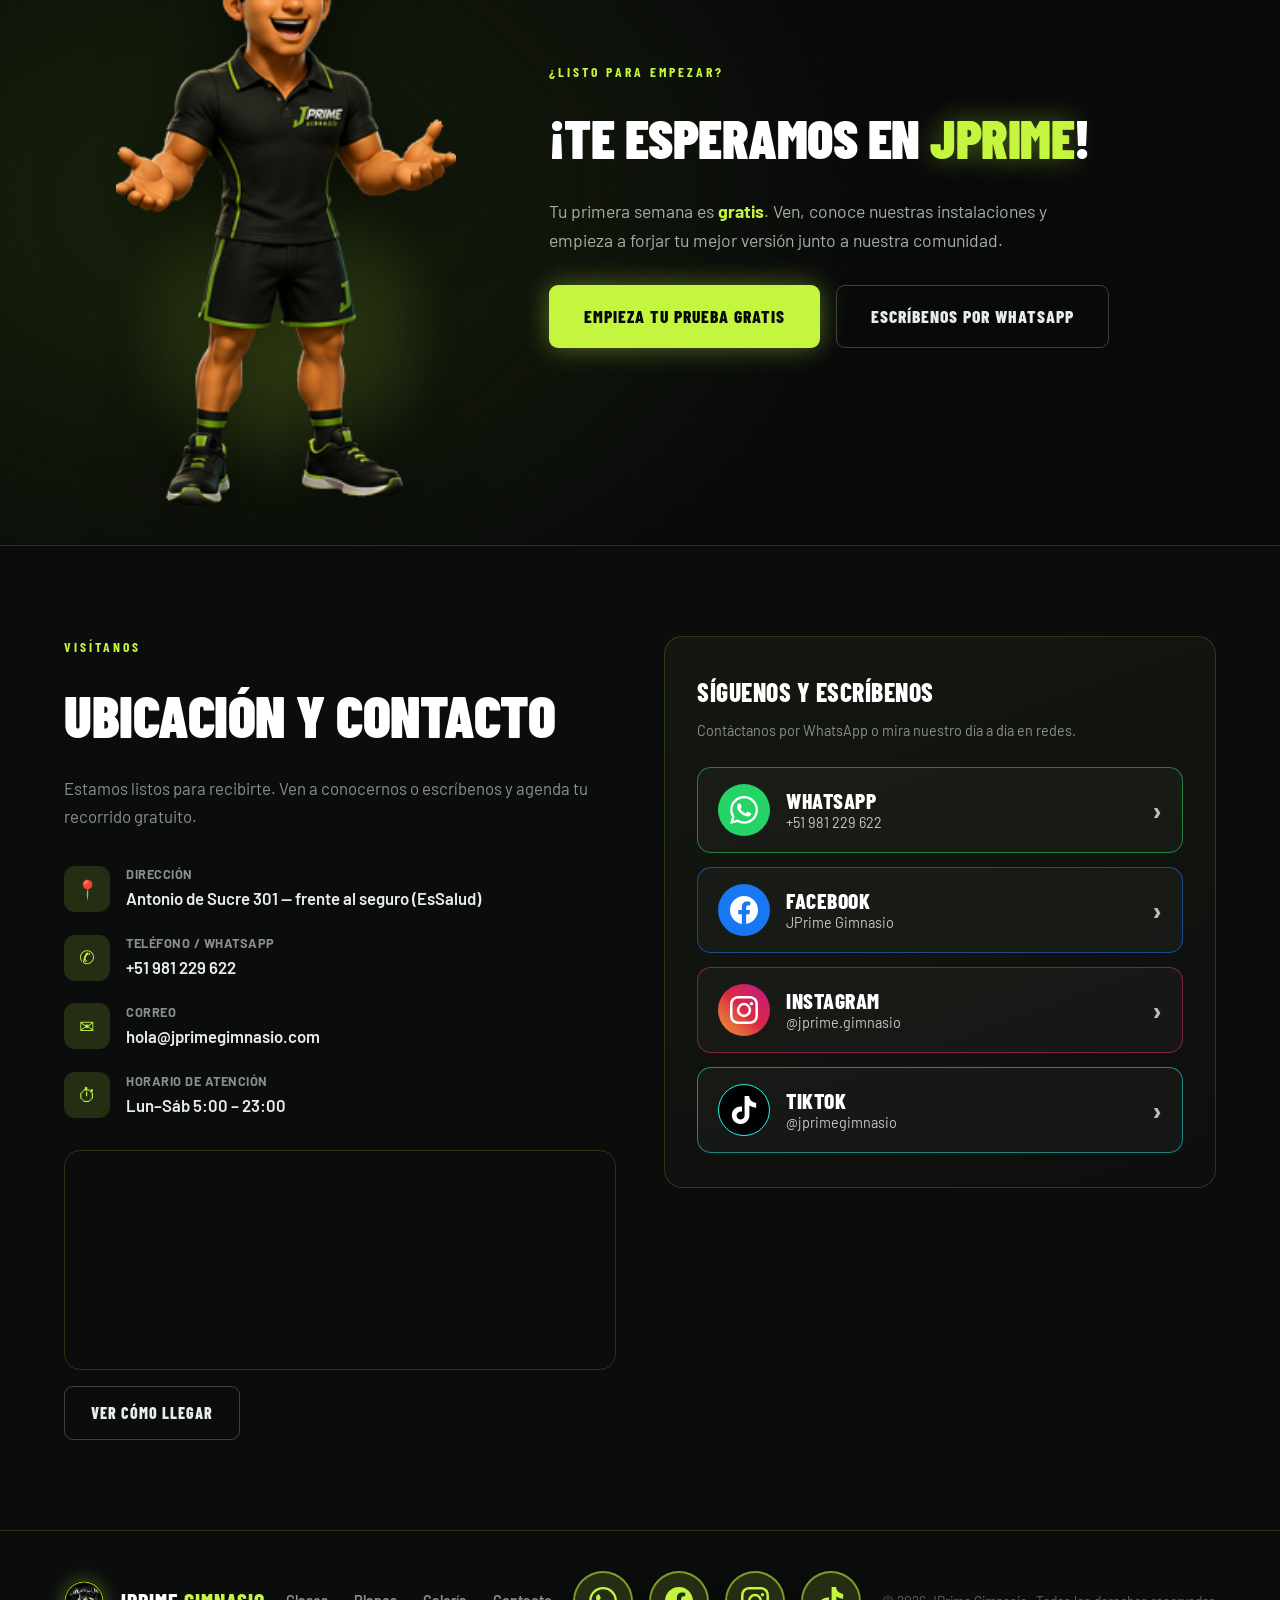
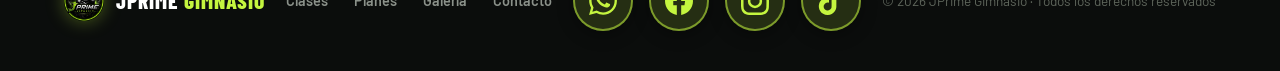
==== commit 28598a2d: "Reemplazar el formulario de contacto por botones de redes grandes - Se elimina el formulario "Agenda" ====
--- a/index.html
+++ b/index.html
@@ -192,46 +192,33 @@
             allowfullscreen></iframe>
         </div>
         <a class="btn btn--ghost contact__map-btn" href="https://maps.google.com/maps?q=Hospital%20I%20EsSalud%20El%20Buen%20Samaritano%20Chachapoyas" target="_blank" rel="noopener">Ver cómo llegar</a>
-        <div class="contact__social">
-          <span class="contact__social-label">Síguenos</span>
-          <div class="social">
-            <a class="social__btn social__btn--wa" href="https://wa.me/51981229622" target="_blank" rel="noopener" aria-label="WhatsApp de JPrime Gimnasio">
-              <svg viewBox="0 0 24 24" aria-hidden="true"><path d="M17.472 14.382c-.297-.149-1.758-.867-2.03-.967-.273-.099-.471-.148-.67.15-.197.297-.767.966-.94 1.164-.173.199-.347.223-.644.075-.297-.15-1.255-.463-2.39-1.475-.883-.788-1.48-1.761-1.653-2.059-.173-.297-.018-.458.13-.606.134-.133.298-.347.446-.52.149-.174.198-.298.298-.497.099-.198.05-.371-.025-.52-.075-.149-.669-1.612-.916-2.207-.242-.579-.487-.5-.669-.51l-.57-.01c-.198 0-.52.074-.792.372-.272.297-1.04 1.016-1.04 2.479 0 1.462 1.065 2.875 1.213 3.074.149.198 2.096 3.2 5.077 4.487.709.306 1.262.489 1.694.625.712.227 1.36.195 1.871.118.571-.085 1.758-.719 2.006-1.413.248-.694.248-1.289.173-1.413-.074-.124-.272-.198-.57-.347m-5.421 7.403h-.004a9.87 9.87 0 0 1-5.031-1.378l-.361-.214-3.741.982.998-3.648-.235-.374a9.86 9.86 0 0 1-1.51-5.26c0-5.445 4.436-9.884 9.888-9.884 2.64 0 5.122 1.03 6.988 2.898a9.83 9.83 0 0 1 2.893 6.994c-.003 5.445-4.437 9.884-9.885 9.884m8.413-18.297A11.82 11.82 0 0 0 12.05 0C5.495 0 .16 5.335.157 11.892c0 2.096.547 4.142 1.588 5.945L.057 24l6.305-1.654a11.88 11.88 0 0 0 5.683 1.448h.005c6.554 0 11.89-5.335 11.893-11.893A11.82 11.82 0 0 0 20.464 3.488"/></svg>
-            </a>
-            <a class="social__btn social__btn--fb" href="https://www.facebook.com/people/J-PRIME-Gimnasio/61560713537574/" target="_blank" rel="noopener" aria-label="Facebook de JPrime Gimnasio">
-              <svg viewBox="0 0 24 24" aria-hidden="true"><path d="M24 12.07C24 5.4 18.63 0 12 0S0 5.4 0 12.07c0 6.02 4.39 11.01 10.13 11.93v-8.44H7.08v-3.49h3.05V9.41c0-3.02 1.79-4.7 4.53-4.7 1.31 0 2.68.24 2.68.24v2.97h-1.51c-1.49 0-1.96.93-1.96 1.89v2.26h3.33l-.53 3.49h-2.8V24C19.61 23.08 24 18.09 24 12.07z"/></svg>
-            </a>
-            <a class="social__btn social__btn--ig" href="https://www.instagram.com/jprime.gimnasio/" target="_blank" rel="noopener" aria-label="Instagram de JPrime Gimnasio">
-              <svg viewBox="0 0 24 24" aria-hidden="true"><path d="M12 2.16c3.2 0 3.58.01 4.85.07 1.17.05 1.8.25 2.23.41.56.22.96.48 1.38.9.42.42.68.82.9 1.38.16.42.36 1.06.41 2.23.06 1.27.07 1.65.07 4.85s-.01 3.58-.07 4.85c-.05 1.17-.25 1.8-.41 2.23-.22.56-.48.96-.9 1.38-.42.42-.82.68-1.38.9-.42.16-1.06.36-2.23.41-1.27.06-1.65.07-4.85.07s-3.58-.01-4.85-.07c-1.17-.05-1.8-.25-2.23-.41a3.7 3.7 0 0 1-1.38-.9 3.7 3.7 0 0 1-.9-1.38c-.16-.42-.36-1.06-.41-2.23-.06-1.27-.07-1.65-.07-4.85s.01-3.58.07-4.85c.05-1.17.25-1.8.41-2.23.22-.56.48-.96.9-1.38.42-.42.82-.68 1.38-.9.42-.16 1.06-.36 2.23-.41C8.42 2.17 8.8 2.16 12 2.16zM12 0C8.74 0 8.33.01 7.05.07 5.78.13 4.9.33 4.14.63c-.79.31-1.46.72-2.12 1.38C1.35 2.67.94 3.34.63 4.14.33 4.9.13 5.78.07 7.05.01 8.33 0 8.74 0 12s.01 3.67.07 4.95c.06 1.27.26 2.15.56 2.91.31.8.72 1.47 1.38 2.13.66.66 1.33 1.07 2.12 1.38.76.3 1.64.5 2.91.56C8.33 23.99 8.74 24 12 24s3.67-.01 4.95-.07c1.27-.06 2.15-.26 2.91-.56.8-.31 1.47-.72 2.13-1.38.66-.66 1.07-1.33 1.38-2.13.3-.76.5-1.64.56-2.91.06-1.28.07-1.69.07-4.95s-.01-3.67-.07-4.95c-.06-1.27-.26-2.15-.56-2.91a5.9 5.9 0 0 0-1.38-2.12A5.9 5.9 0 0 0 19.86.63c-.76-.3-1.64-.5-2.91-.56C15.67.01 15.26 0 12 0zm0 5.84a6.16 6.16 0 1 0 0 12.32 6.16 6.16 0 0 0 0-12.32zM12 16a4 4 0 1 1 0-8 4 4 0 0 1 0 8zm6.41-10.85a1.44 1.44 0 1 0 0 2.88 1.44 1.44 0 0 0 0-2.88z"/></svg>
-            </a>
-            <a class="social__btn social__btn--tt" href="https://www.tiktok.com/@jprimegimnasio" target="_blank" rel="noopener" aria-label="TikTok de JPrime Gimnasio">
-              <svg viewBox="0 0 24 24" aria-hidden="true"><path d="M12.53.02C13.84 0 15.14.01 16.44 0c.08 1.53.63 3.09 1.75 4.17 1.12 1.11 2.7 1.62 4.24 1.79v4.03c-1.44-.05-2.89-.35-4.2-.97-.57-.26-1.1-.59-1.62-.93-.01 2.92.01 5.84-.02 8.75-.08 1.4-.54 2.79-1.35 3.94-1.31 1.92-3.58 3.17-5.91 3.21-1.43.08-2.86-.31-4.08-1.03-2.02-1.19-3.44-3.37-3.65-5.71-.02-.5-.03-1-.01-1.49.18-1.9 1.12-3.72 2.58-4.96 1.66-1.44 3.98-2.13 6.15-1.72.02 1.48-.04 2.96-.04 4.44-.99-.32-2.15-.23-3.02.37-.63.41-1.11 1.04-1.36 1.75-.21.51-.15 1.07-.14 1.61.24 1.64 1.82 3.02 3.5 2.87 1.12-.01 2.19-.66 2.77-1.61.19-.33.4-.67.41-1.06.1-1.79.06-3.57.07-5.36.01-4.03-.01-8.05.02-12.07z"/></svg>
-            </a>
-          </div>
-        </div>
-      </div>
-      <form class="contact__form reveal" id="contactForm" novalidate>
-        <h3 class="contact__form-title">Agenda tu visita gratis</h3>
-        <p class="contact__form-sub">Te respondemos en menos de 24 h.</p>
-        <div class="field">
-          <label for="name">Nombre completo</label>
-          <input type="text" id="name" name="name" placeholder="Tu nombre" required />
-        </div>
-        <div class="field">
-          <label for="email">Correo electrónico</label>
-          <input type="email" id="email" name="email" placeholder="tu@email.com" required />
-        </div>
-        <div class="field">
-          <label for="phone">Teléfono / WhatsApp</label>
-          <input type="tel" id="phone" name="phone" placeholder="+51 999 888 777" />
-        </div>
-        <div class="field">
-          <label for="message">¿Qué plan te interesa?</label>
-          <textarea id="message" name="message" rows="3" placeholder="Cuéntanos tu objetivo"></textarea>
-        </div>
-        <button type="submit" class="btn btn--primary">Enviar solicitud</button>
-        <p class="form__status" id="formStatus" role="status"></p>
-      </form>
+      </div>
+      <div class="contact__redes reveal">
+        <h3 class="contact__form-title">Síguenos y escríbenos</h3>
+        <p class="contact__form-sub">Contáctanos por WhatsApp o mira nuestro día a día en redes.</p>
+        <div class="redes">
+          <a class="rede rede--wa" href="https://wa.me/51981229622" target="_blank" rel="noopener">
+            <span class="rede__icon"><svg viewBox="0 0 24 24" aria-hidden="true"><path d="M17.472 14.382c-.297-.149-1.758-.867-2.03-.967-.273-.099-.471-.148-.67.15-.197.297-.767.966-.94 1.164-.173.199-.347.223-.644.075-.297-.15-1.255-.463-2.39-1.475-.883-.788-1.48-1.761-1.653-2.059-.173-.297-.018-.458.13-.606.134-.133.298-.347.446-.52.149-.174.198-.298.298-.497.099-.198.05-.371-.025-.52-.075-.149-.669-1.612-.916-2.207-.242-.579-.487-.5-.669-.51l-.57-.01c-.198 0-.52.074-.792.372-.272.297-1.04 1.016-1.04 2.479 0 1.462 1.065 2.875 1.213 3.074.149.198 2.096 3.2 5.077 4.487.709.306 1.262.489 1.694.625.712.227 1.36.195 1.871.118.571-.085 1.758-.719 2.006-1.413.248-.694.248-1.289.173-1.413-.074-.124-.272-.198-.57-.347m-5.421 7.403h-.004a9.87 9.87 0 0 1-5.031-1.378l-.361-.214-3.741.982.998-3.648-.235-.374a9.86 9.86 0 0 1-1.51-5.26c0-5.445 4.436-9.884 9.888-9.884 2.64 0 5.122 1.03 6.988 2.898a9.83 9.83 0 0 1 2.893 6.994c-.003 5.445-4.437 9.884-9.885 9.884m8.413-18.297A11.82 11.82 0 0 0 12.05 0C5.495 0 .16 5.335.157 11.892c0 2.096.547 4.142 1.588 5.945L.057 24l6.305-1.654a11.88 11.88 0 0 0 5.683 1.448h.005c6.554 0 11.89-5.335 11.893-11.893A11.82 11.82 0 0 0 20.464 3.488"/></svg></span>
+            <span class="rede__body"><b>WhatsApp</b><small>+51 981 229 622</small></span>
+            <span class="rede__go">›</span>
+          </a>
+          <a class="rede rede--fb" href="https://www.facebook.com/people/J-PRIME-Gimnasio/61560713537574/" target="_blank" rel="noopener">
+            <span class="rede__icon"><svg viewBox="0 0 24 24" aria-hidden="true"><path d="M24 12.07C24 5.4 18.63 0 12 0S0 5.4 0 12.07c0 6.02 4.39 11.01 10.13 11.93v-8.44H7.08v-3.49h3.05V9.41c0-3.02 1.79-4.7 4.53-4.7 1.31 0 2.68.24 2.68.24v2.97h-1.51c-1.49 0-1.96.93-1.96 1.89v2.26h3.33l-.53 3.49h-2.8V24C19.61 23.08 24 18.09 24 12.07z"/></svg></span>
+            <span class="rede__body"><b>Facebook</b><small>JPrime Gimnasio</small></span>
+            <span class="rede__go">›</span>
+          </a>
+          <a class="rede rede--ig" href="https://www.instagram.com/jprime.gimnasio/" target="_blank" rel="noopener">
+            <span class="rede__icon"><svg viewBox="0 0 24 24" aria-hidden="true"><path d="M12 2.16c3.2 0 3.58.01 4.85.07 1.17.05 1.8.25 2.23.41.56.22.96.48 1.38.9.42.42.68.82.9 1.38.16.42.36 1.06.41 2.23.06 1.27.07 1.65.07 4.85s-.01 3.58-.07 4.85c-.05 1.17-.25 1.8-.41 2.23-.22.56-.48.96-.9 1.38-.42.42-.82.68-1.38.9-.42.16-1.06.36-2.23.41-1.27.06-1.65.07-4.85.07s-3.58-.01-4.85-.07c-1.17-.05-1.8-.25-2.23-.41a3.7 3.7 0 0 1-1.38-.9 3.7 3.7 0 0 1-.9-1.38c-.16-.42-.36-1.06-.41-2.23-.06-1.27-.07-1.65-.07-4.85s.01-3.58.07-4.85c.05-1.17.25-1.8.41-2.23.22-.56.48-.96.9-1.38.42-.42.82-.68 1.38-.9.42-.16 1.06-.36 2.23-.41C8.42 2.17 8.8 2.16 12 2.16zM12 0C8.74 0 8.33.01 7.05.07 5.78.13 4.9.33 4.14.63c-.79.31-1.46.72-2.12 1.38C1.35 2.67.94 3.34.63 4.14.33 4.9.13 5.78.07 7.05.01 8.33 0 8.74 0 12s.01 3.67.07 4.95c.06 1.27.26 2.15.56 2.91.31.8.72 1.47 1.38 2.13.66.66 1.33 1.07 2.12 1.38.76.3 1.64.5 2.91.56C8.33 23.99 8.74 24 12 24s3.67-.01 4.95-.07c1.27-.06 2.15-.26 2.91-.56.8-.31 1.47-.72 2.13-1.38.66-.66 1.07-1.33 1.38-2.13.3-.76.5-1.64.56-2.91.06-1.28.07-1.69.07-4.95s-.01-3.67-.07-4.95c-.06-1.27-.26-2.15-.56-2.91a5.9 5.9 0 0 0-1.38-2.12A5.9 5.9 0 0 0 19.86.63c-.76-.3-1.64-.5-2.91-.56C15.67.01 15.26 0 12 0zm0 5.84a6.16 6.16 0 1 0 0 12.32 6.16 6.16 0 0 0 0-12.32zM12 16a4 4 0 1 1 0-8 4 4 0 0 1 0 8zm6.41-10.85a1.44 1.44 0 1 0 0 2.88 1.44 1.44 0 0 0 0-2.88z"/></svg></span>
+            <span class="rede__body"><b>Instagram</b><small>@jprime.gimnasio</small></span>
+            <span class="rede__go">›</span>
+          </a>
+          <a class="rede rede--tt" href="https://www.tiktok.com/@jprimegimnasio" target="_blank" rel="noopener">
+            <span class="rede__icon"><svg viewBox="0 0 24 24" aria-hidden="true"><path d="M12.53.02C13.84 0 15.14.01 16.44 0c.08 1.53.63 3.09 1.75 4.17 1.12 1.11 2.7 1.62 4.24 1.79v4.03c-1.44-.05-2.89-.35-4.2-.97-.57-.26-1.1-.59-1.62-.93-.01 2.92.01 5.84-.02 8.75-.08 1.4-.54 2.79-1.35 3.94-1.31 1.92-3.58 3.17-5.91 3.21-1.43.08-2.86-.31-4.08-1.03-2.02-1.19-3.44-3.37-3.65-5.71-.02-.5-.03-1-.01-1.49.18-1.9 1.12-3.72 2.58-4.96 1.66-1.44 3.98-2.13 6.15-1.72.02 1.48-.04 2.96-.04 4.44-.99-.32-2.15-.23-3.02.37-.63.41-1.11 1.04-1.36 1.75-.21.51-.15 1.07-.14 1.61.24 1.64 1.82 3.02 3.5 2.87 1.12-.01 2.19-.66 2.77-1.61.19-.33.4-.67.41-1.06.1-1.79.06-3.57.07-5.36.01-4.03-.01-8.05.02-12.07z"/></svg></span>
+            <span class="rede__body"><b>TikTok</b><small>@jprimegimnasio</small></span>
+            <span class="rede__go">›</span>
+          </a>
+        </div>
+      </div>
     </div>
   </section>
 
--- a/css/styles.css
+++ b/css/styles.css
@@ -287,16 +287,43 @@
 .social__btn--tt:hover { background: #000; box-shadow: 0 8px 20px rgba(0, 0, 0, .5); border-color: #25f4ee; }
 .social__btn--wa:hover { background: #25d366; box-shadow: 0 8px 20px rgba(37, 211, 102, .4); border-color: #25d366; }
 .social__btn:hover svg { fill: #fff; }
-.contact__social { margin-top: 26px; }
-.contact__social-label {
-  display: block; margin-bottom: 12px; font-family: 'Barlow Condensed', sans-serif; font-weight: 700;
-  letter-spacing: 2px; text-transform: uppercase; font-size: .8rem; color: var(--muted-2);
-}
-.contact__form {
+.contact__form, .contact__redes {
   padding: 34px 32px; border-radius: 18px;
   background: linear-gradient(160deg, var(--card-1), var(--card-2));
   border: 1px solid var(--border-accent);
 }
+
+/* Botones grandes de redes (reemplazan el formulario) */
+.redes { display: flex; flex-direction: column; gap: 14px; }
+.rede {
+  display: flex; align-items: center; gap: 16px; padding: 16px 20px; border-radius: 14px;
+  color: #fff; border: 1px solid rgba(255, 255, 255, 0.14);
+  background: rgba(255, 255, 255, 0.03);
+  transition: transform .2s ease, box-shadow .2s ease, background .2s ease, border-color .2s ease;
+}
+.rede:hover { transform: translateY(-3px); }
+.rede__icon {
+  flex: 0 0 auto; width: 52px; height: 52px; border-radius: 50%;
+  display: flex; align-items: center; justify-content: center;
+}
+.rede__icon svg { width: 28px; height: 28px; fill: #fff; }
+.rede__body { display: flex; flex-direction: column; line-height: 1.2; }
+.rede__body b { font-family: 'Barlow Condensed', sans-serif; font-size: 1.35rem; font-weight: 800; letter-spacing: .5px; text-transform: uppercase; }
+.rede__body small { font-size: .9rem; color: rgba(255, 255, 255, 0.75); }
+.rede__go { margin-left: auto; font-size: 1.8rem; font-weight: 700; opacity: .7; }
+
+.rede--wa { border-color: rgba(37, 211, 102, .55); }
+.rede--wa .rede__icon { background: #25d366; }
+.rede--wa:hover { background: rgba(37, 211, 102, .16); border-color: #25d366; box-shadow: 0 10px 26px rgba(37, 211, 102, .3); }
+.rede--fb { border-color: rgba(24, 119, 242, .55); }
+.rede--fb .rede__icon { background: #1877f2; }
+.rede--fb:hover { background: rgba(24, 119, 242, .16); border-color: #1877f2; box-shadow: 0 10px 26px rgba(24, 119, 242, .3); }
+.rede--ig { border-color: rgba(214, 41, 118, .55); }
+.rede--ig .rede__icon { background: linear-gradient(45deg, #f09433, #e6683c, #dc2743, #cc2366, #bc1888); }
+.rede--ig:hover { background: rgba(214, 41, 118, .16); border-color: #dc2743; box-shadow: 0 10px 26px rgba(214, 41, 118, .3); }
+.rede--tt { border-color: rgba(37, 244, 238, .5); }
+.rede--tt .rede__icon { background: #010101; border: 1px solid #25f4ee; }
+.rede--tt:hover { background: rgba(37, 244, 238, .12); border-color: #25f4ee; box-shadow: 0 10px 26px rgba(0, 0, 0, .5); }
 .contact__form-title { font-family: 'Barlow Condensed', sans-serif; font-weight: 800; font-size: 1.6rem; color: #fff; text-transform: uppercase; letter-spacing: .5px; }
 .contact__form-sub { color: var(--muted-2); font-size: .9rem; margin-top: 6px; margin-bottom: 24px; }
 .field { margin-bottom: 16px; }
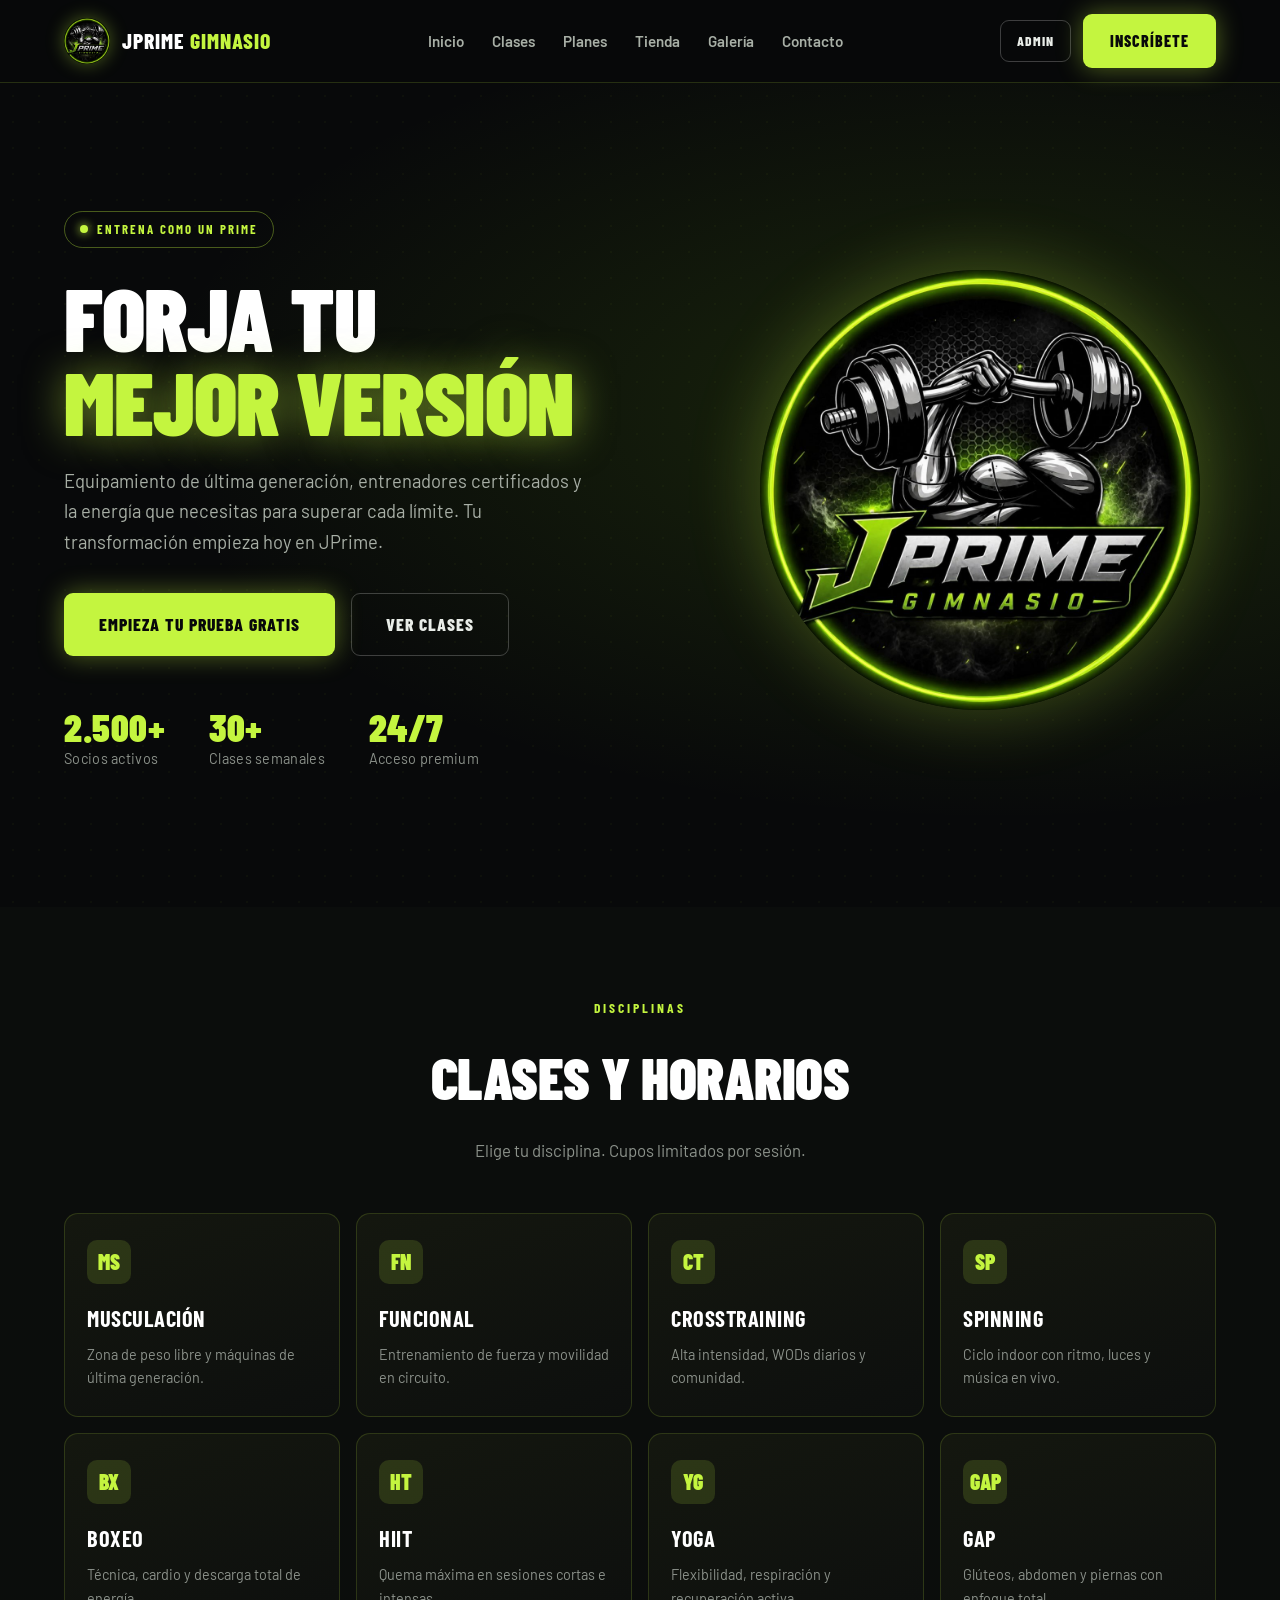
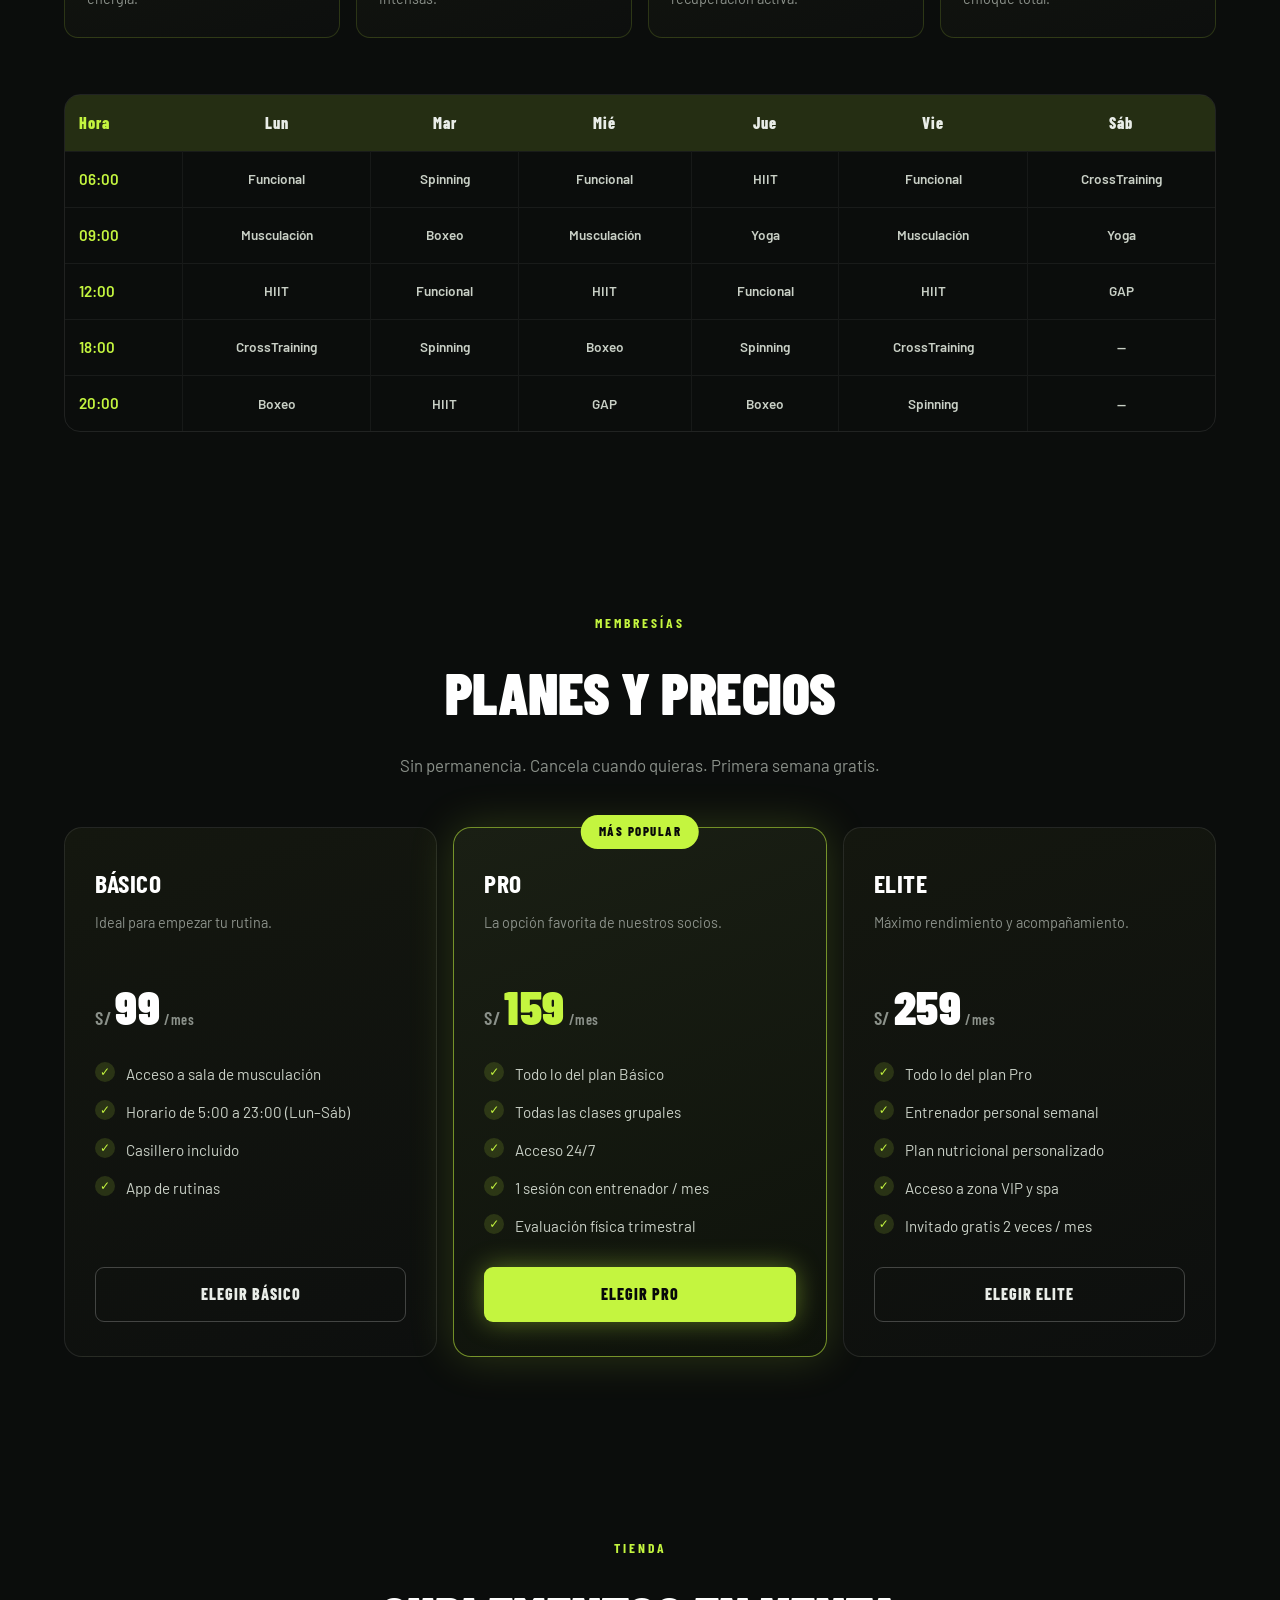
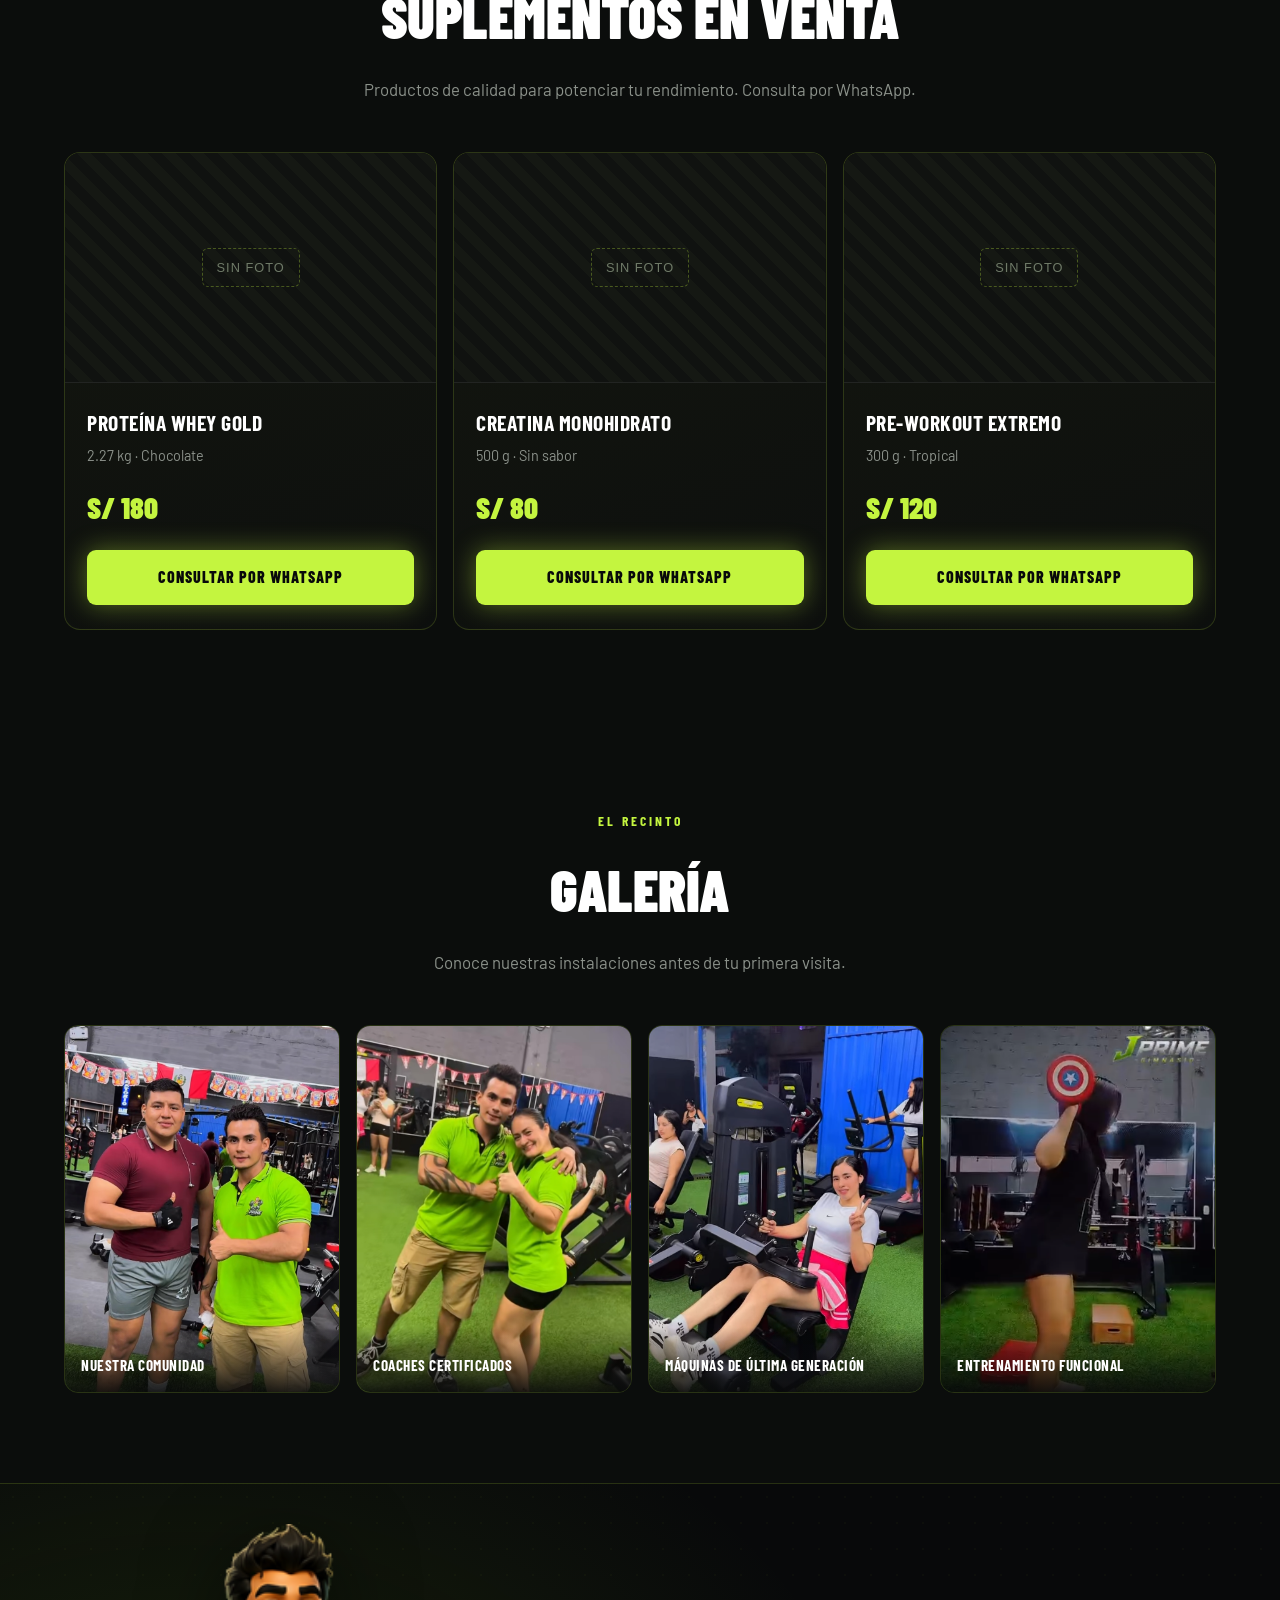
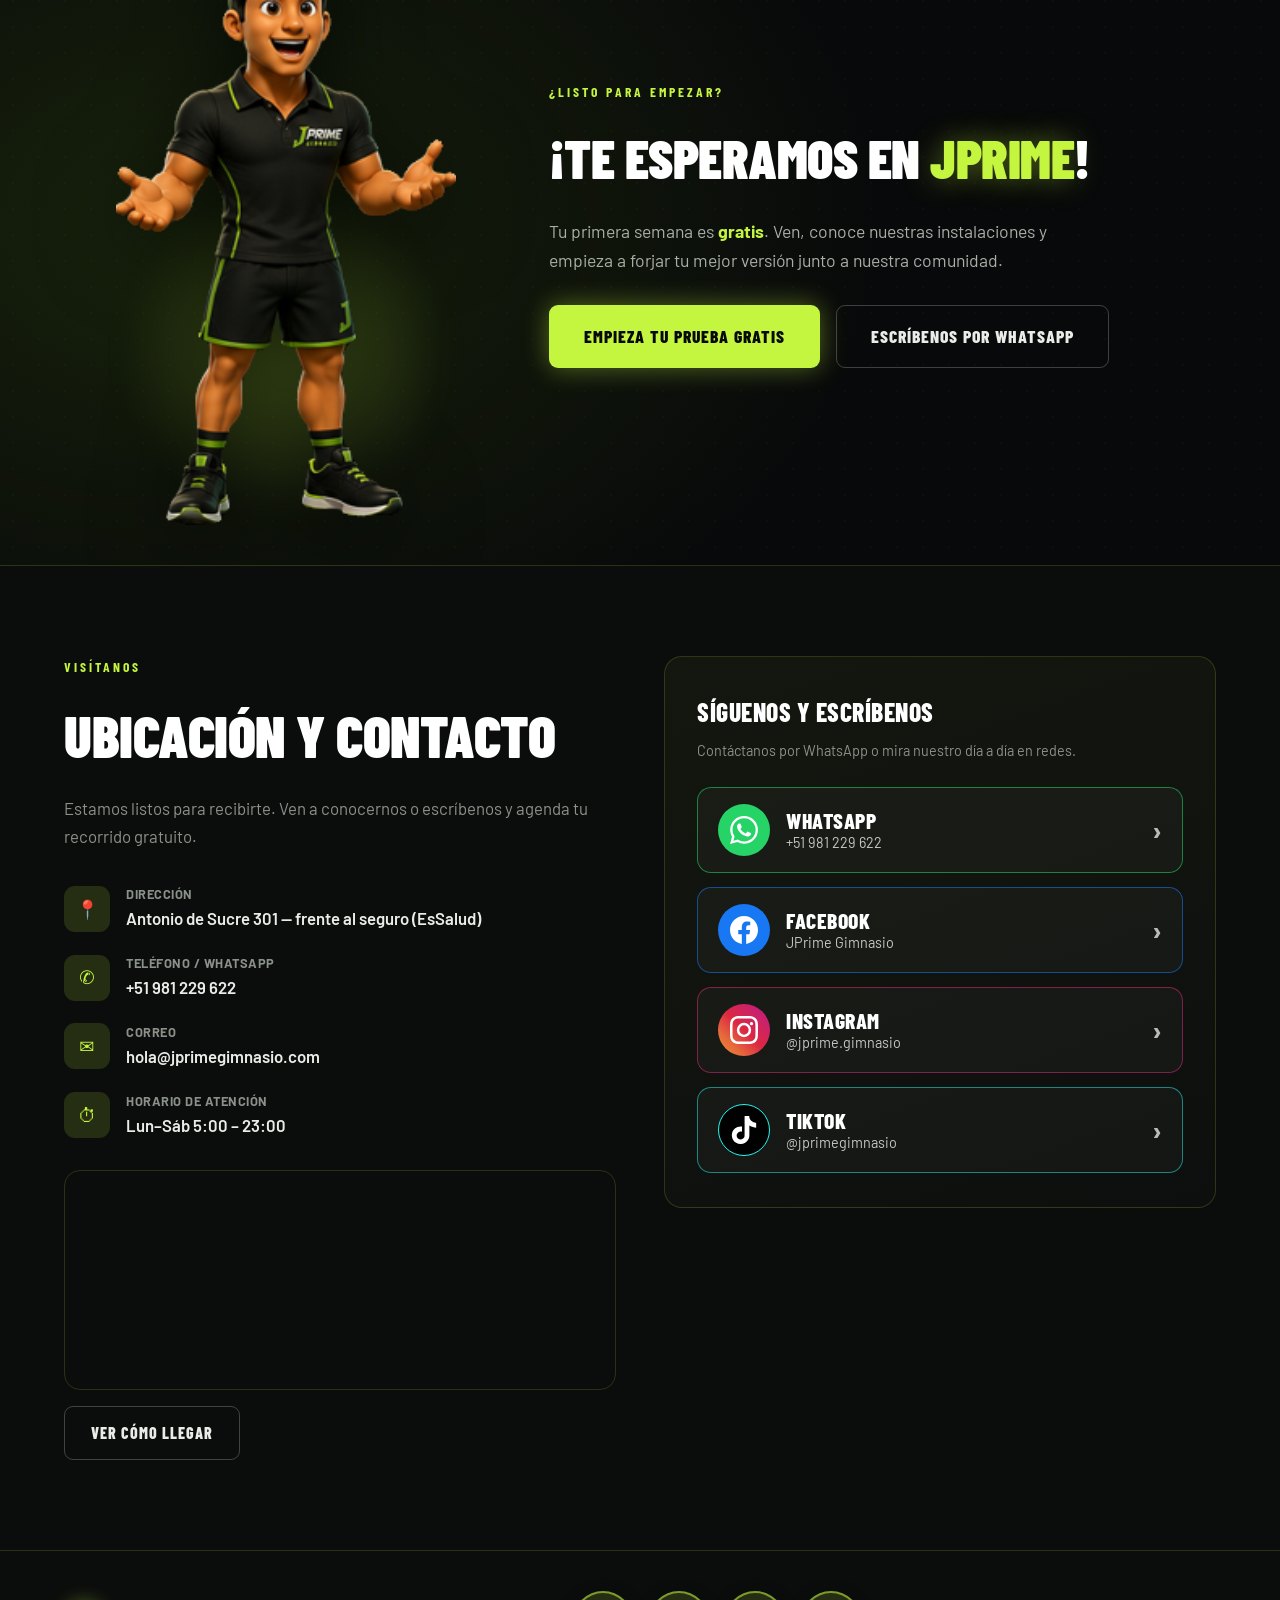
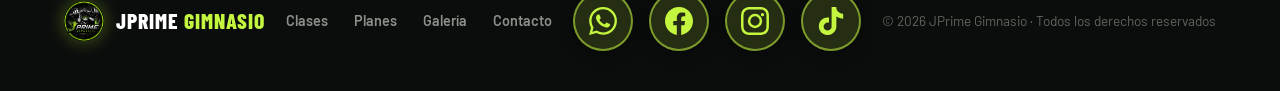
==== commit 4d89cbb3: "Suplementos: fotos completas y modal de detalle al hacer clic - Las fotos de suplementos ahora se mu" ====
--- a/index.html
+++ b/index.html
@@ -253,6 +253,22 @@
     </div>
   </footer>
 
+  <!-- Modal de suplemento -->
+  <div class="modal" id="supModal" aria-hidden="true">
+    <div class="modal__backdrop" data-close></div>
+    <div class="modal__dialog" role="dialog" aria-modal="true" aria-labelledby="supModalName">
+      <button class="modal__close" data-close aria-label="Cerrar">✕</button>
+      <div class="modal__img" id="supModalImg"></div>
+      <div class="modal__body">
+        <p class="modal__eyebrow">Suplemento</p>
+        <h3 class="modal__name" id="supModalName"></h3>
+        <p class="modal__desc" id="supModalDesc"></p>
+        <p class="modal__price" id="supModalPrice"></p>
+        <a class="btn btn--primary modal__btn" id="supModalBtn" target="_blank" rel="noopener">Consultar por WhatsApp</a>
+      </div>
+    </div>
+  </div>
+
   <script src="js/datos.js"></script>
   <script src="js/main.js"></script>
   <script src="js/render.js"></script>
--- a/css/styles.css
+++ b/css/styles.css
@@ -204,9 +204,18 @@
   border: 1px solid var(--border-accent); border-radius: 16px;
 }
 .supplement__img {
-  height: 210px; background-size: cover; background-position: center;
-  background-color: #101210; border-bottom: 1px solid var(--border);
-}
+  height: 230px; background-size: contain; background-repeat: no-repeat; background-position: center;
+  background-color: #0c0e0c; border-bottom: 1px solid var(--border);
+  cursor: zoom-in; position: relative; transition: background-color .2s ease;
+}
+.supplement__img:not(.supplement__img--empty)::after {
+  content: "🔍 Ver"; position: absolute; bottom: 10px; right: 10px;
+  font-family: 'Barlow Condensed', sans-serif; font-weight: 700; font-size: .8rem; letter-spacing: .5px;
+  color: var(--bg); background: var(--accent); padding: 4px 10px; border-radius: 100px;
+  opacity: 0; transform: translateY(6px); transition: opacity .2s ease, transform .2s ease;
+}
+.supplement__img:not(.supplement__img--empty):hover { background-color: #121512; }
+.supplement__img:not(.supplement__img--empty):hover::after { opacity: 1; transform: none; }
 .supplement__img--empty {
   display: flex; align-items: center; justify-content: center;
   background-image: repeating-linear-gradient(45deg, #101210, #101210 10px, #151813 10px, #151813 20px);
@@ -224,6 +233,51 @@
   color: var(--accent); margin: 14px 0 18px;
 }
 .supplement__btn { margin-top: auto; width: 100%; }
+
+/* ===== Modal de suplemento ===== */
+.modal {
+  position: fixed; inset: 0; z-index: 200; display: none;
+  align-items: center; justify-content: center; padding: 20px;
+}
+.modal.open { display: flex; }
+.modal__backdrop {
+  position: absolute; inset: 0; background: rgba(4, 5, 5, 0.8); backdrop-filter: blur(6px);
+}
+.modal__dialog {
+  position: relative; z-index: 1; width: 100%; max-width: 860px; max-height: 90vh; overflow: auto;
+  display: grid; grid-template-columns: 1fr 1fr; gap: 0;
+  background: linear-gradient(160deg, var(--card-1), var(--card-2));
+  border: 1px solid var(--border-accent); border-radius: 18px;
+  box-shadow: 0 30px 80px rgba(0, 0, 0, 0.6);
+  animation: modalIn .25s ease;
+}
+@keyframes modalIn { from { opacity: 0; transform: translateY(16px) scale(.98); } to { opacity: 1; transform: none; } }
+.modal__close {
+  position: absolute; top: 12px; right: 12px; z-index: 3; width: 38px; height: 38px; border-radius: 50%;
+  border: 1px solid var(--border); background: rgba(8, 9, 10, 0.7); color: #fff; font-size: 1.1rem;
+  cursor: pointer; display: flex; align-items: center; justify-content: center; transition: .2s;
+}
+.modal__close:hover { background: var(--accent); color: var(--bg); border-color: var(--accent); }
+.modal__img {
+  background: #0c0e0c; display: flex; align-items: center; justify-content: center; padding: 20px;
+  border-right: 1px solid var(--border); min-height: 320px;
+}
+.modal__img img { max-width: 100%; max-height: 60vh; object-fit: contain; border-radius: 8px; }
+.modal__img--empty {
+  color: #6f7a68; font-family: 'Barlow Condensed', sans-serif; letter-spacing: 1px; text-transform: uppercase;
+  border: 1px dashed rgba(196, 245, 63, .3); border-radius: 8px; min-height: 260px; width: 100%;
+}
+.modal__body { padding: 34px 30px; display: flex; flex-direction: column; }
+.modal__eyebrow { color: var(--accent); font-family: 'Barlow Condensed', sans-serif; font-weight: 700; letter-spacing: 3px; text-transform: uppercase; font-size: .8rem; }
+.modal__name { font-family: 'Barlow Condensed', sans-serif; font-weight: 900; text-transform: uppercase; font-size: 2rem; color: #fff; margin: 8px 0 6px; line-height: 1.05; }
+.modal__desc { color: var(--muted); font-size: 1.05rem; }
+.modal__price { font-family: 'Barlow Condensed', sans-serif; font-weight: 900; font-size: 2.4rem; color: var(--accent); margin: 20px 0 24px; }
+.modal__btn { margin-top: auto; width: 100%; }
+@media (max-width: 680px) {
+  .modal__dialog { grid-template-columns: 1fr; }
+  .modal__img { border-right: none; border-bottom: 1px solid var(--border); min-height: 240px; }
+  .modal__img img { max-height: 42vh; }
+}
 
 /* ===== CTA con mascota ===== */
 .cta {
